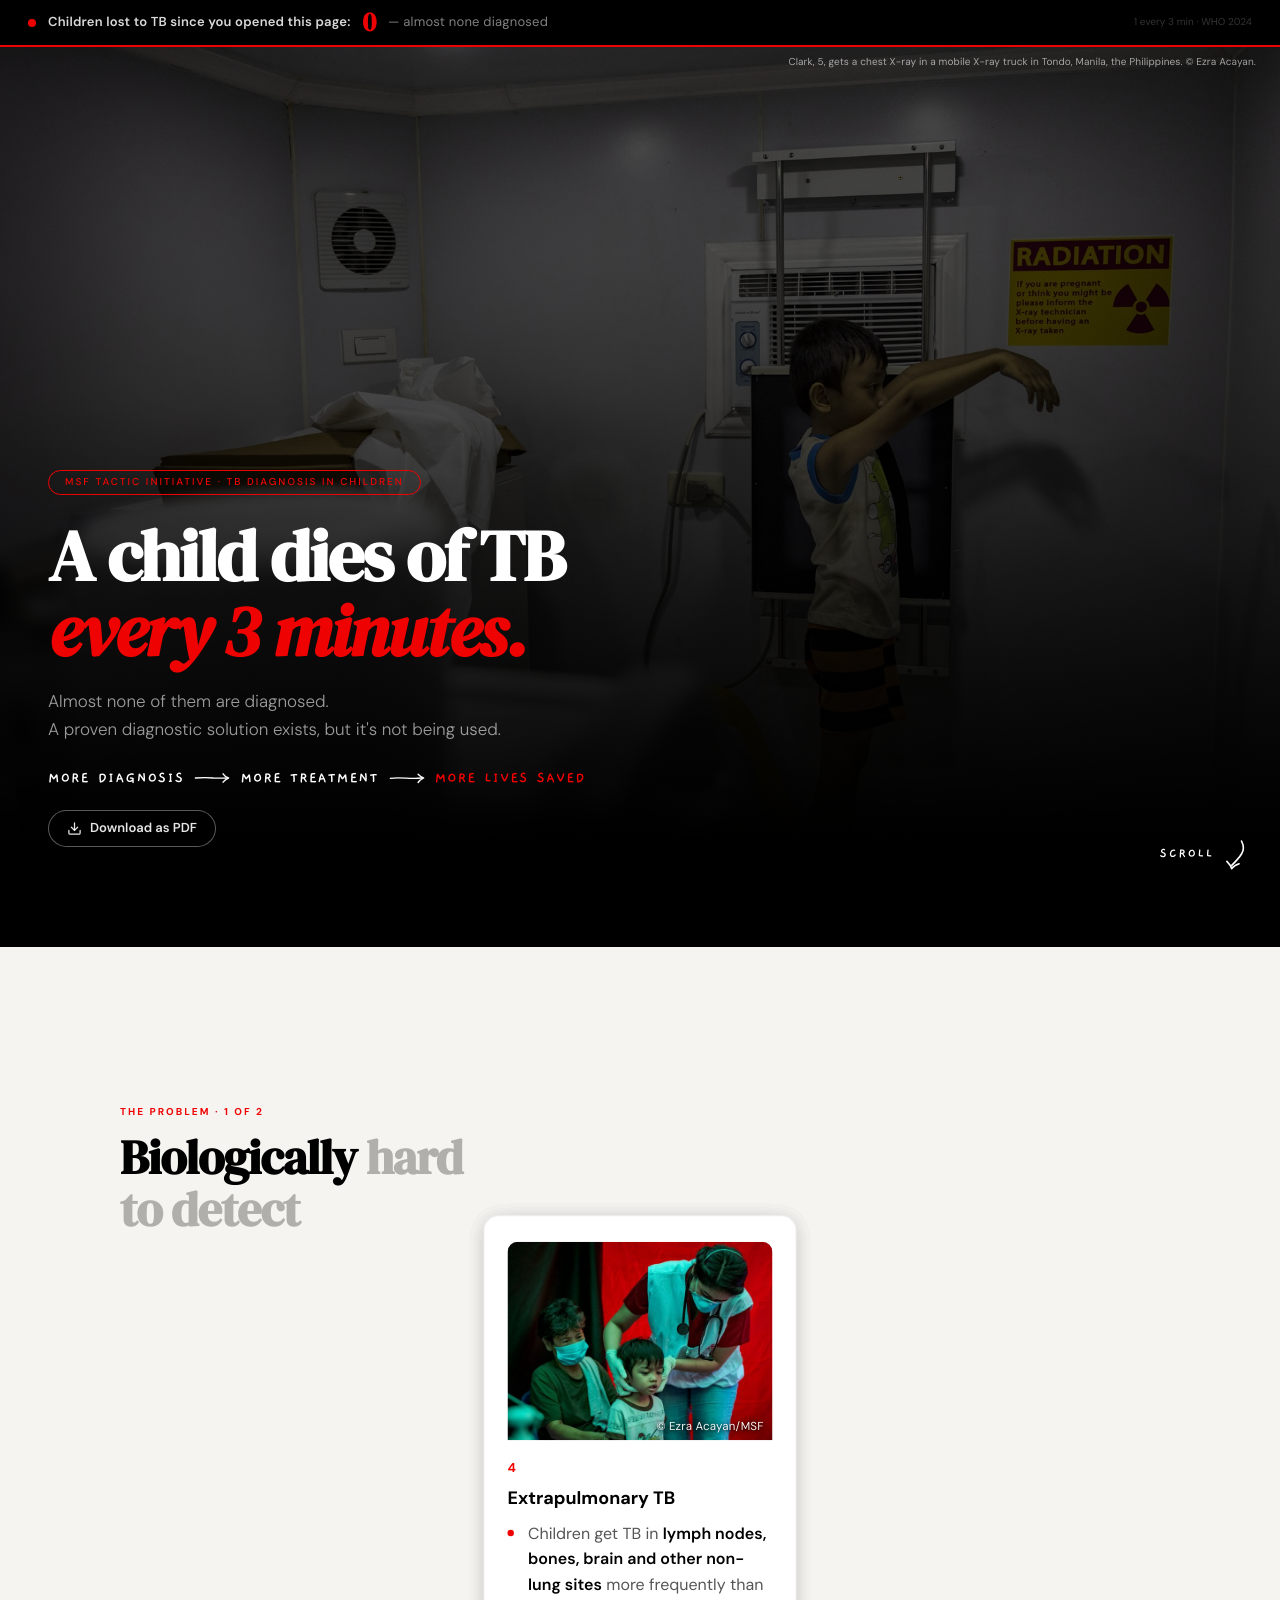
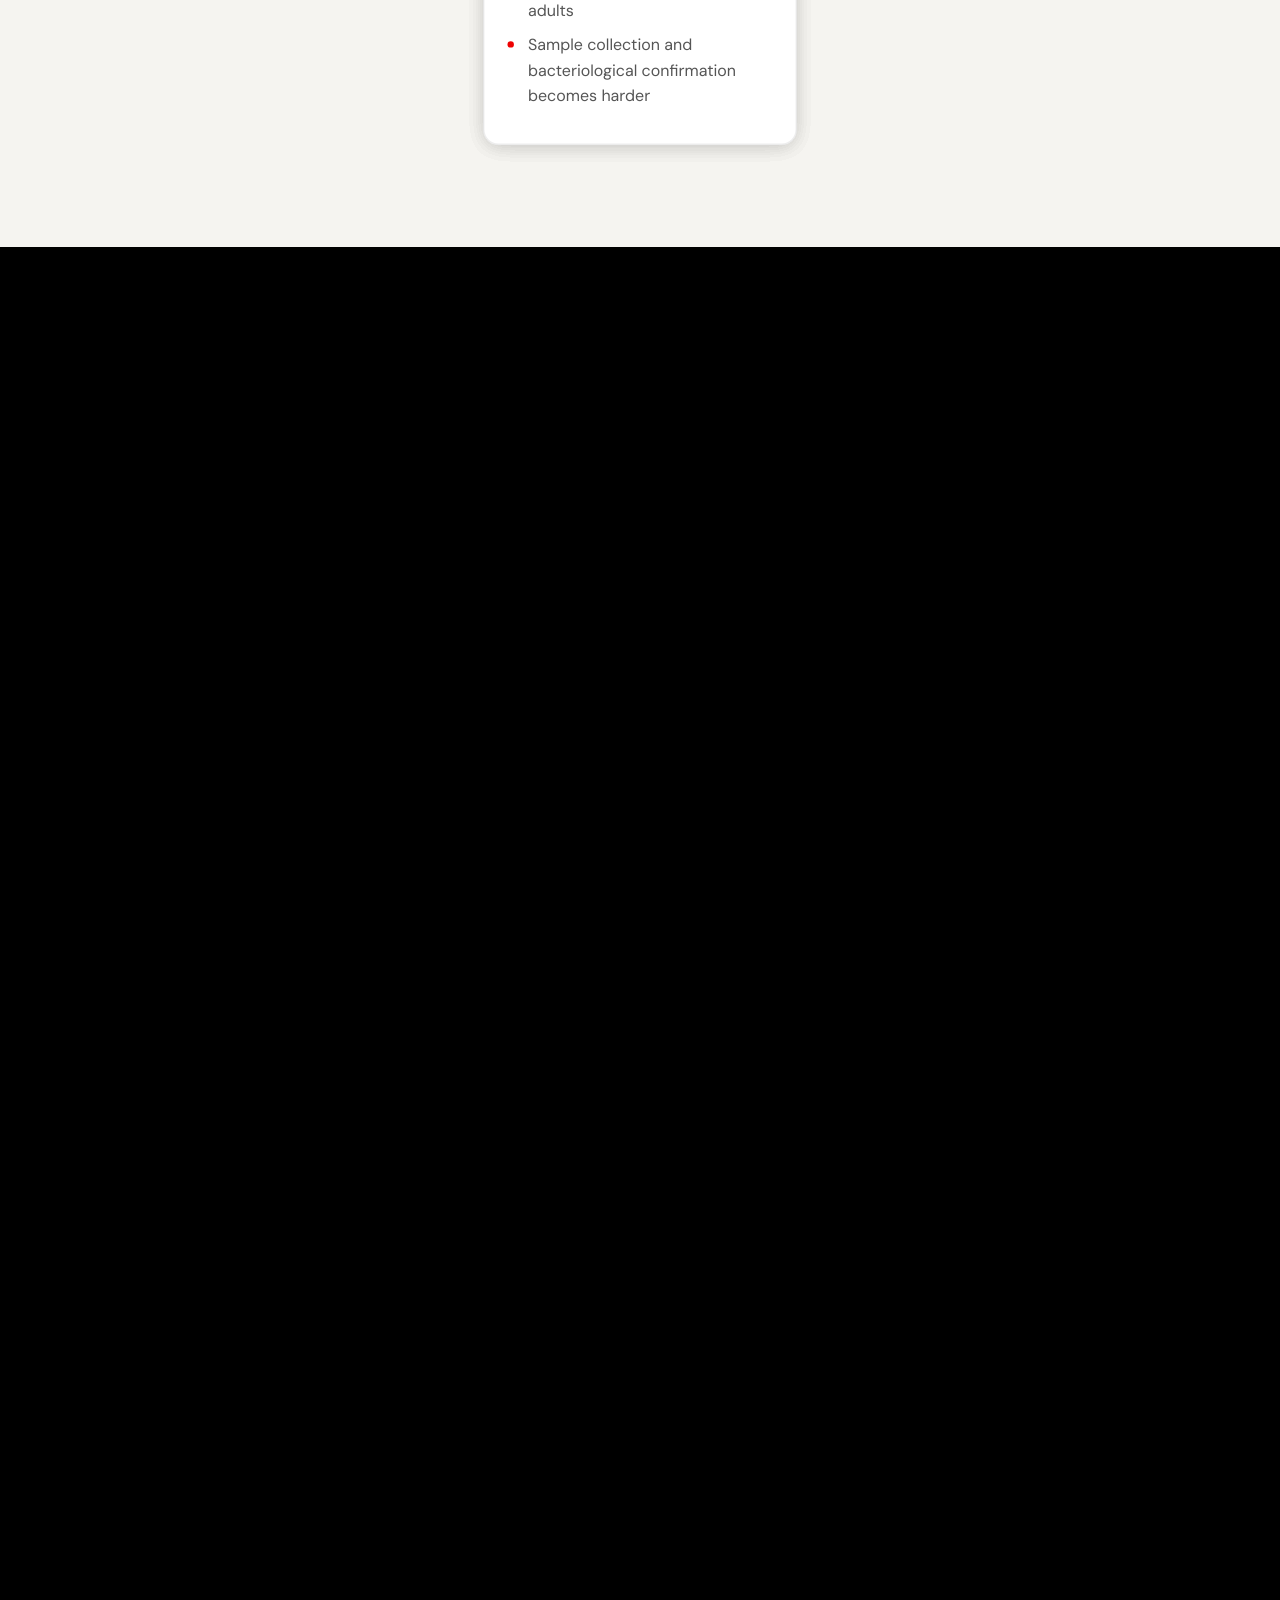
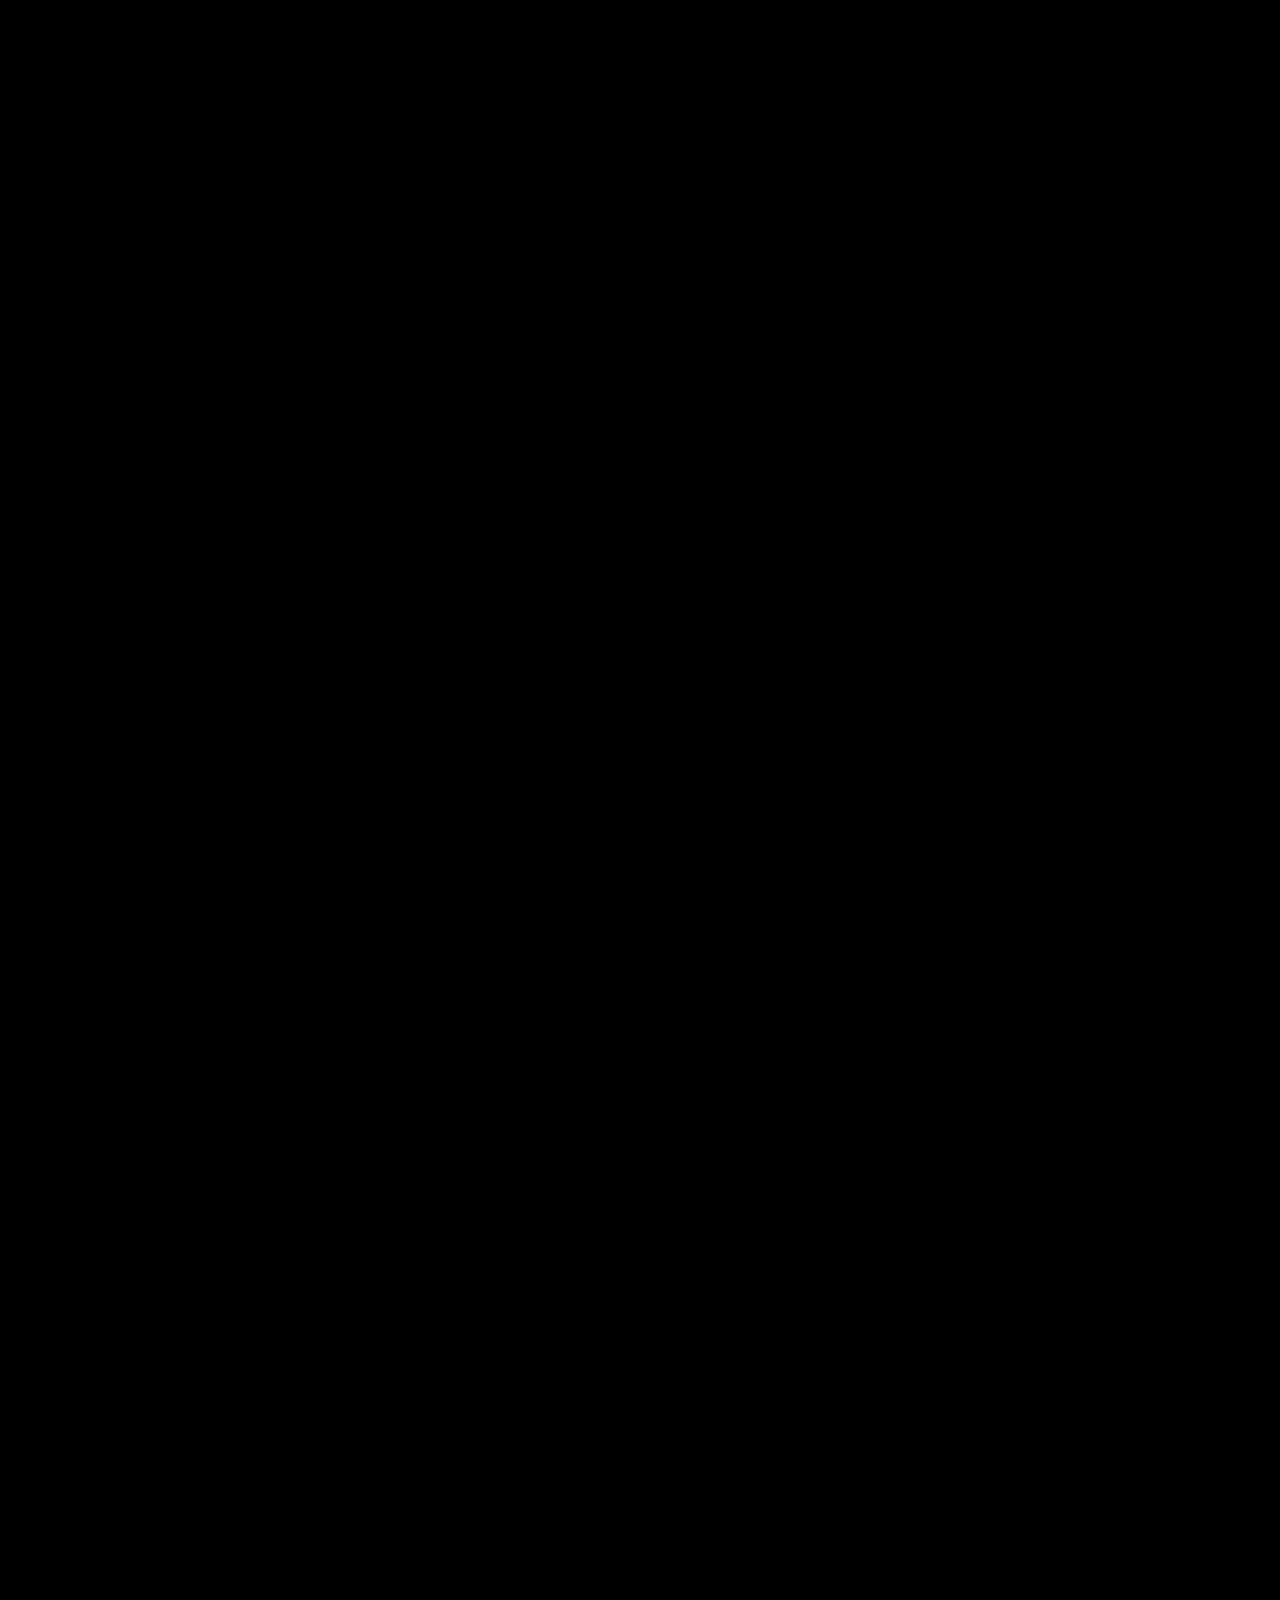
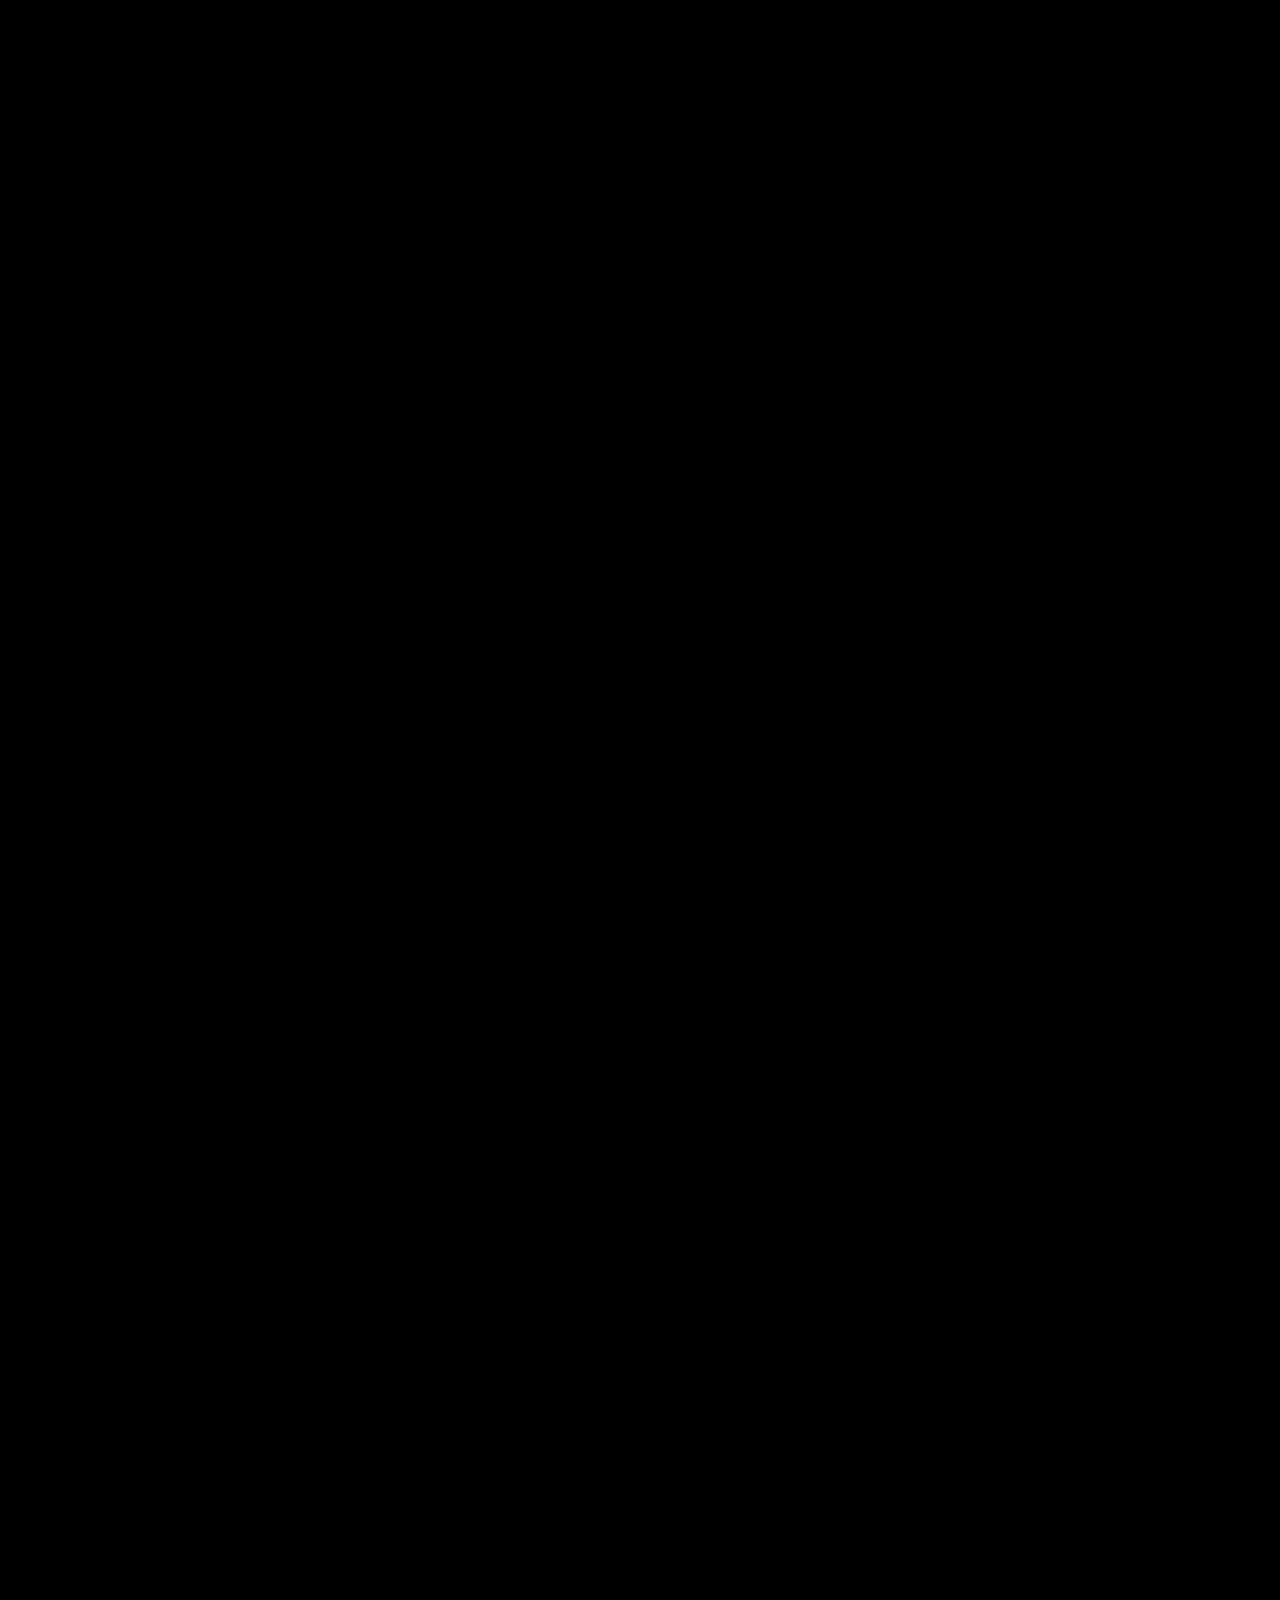
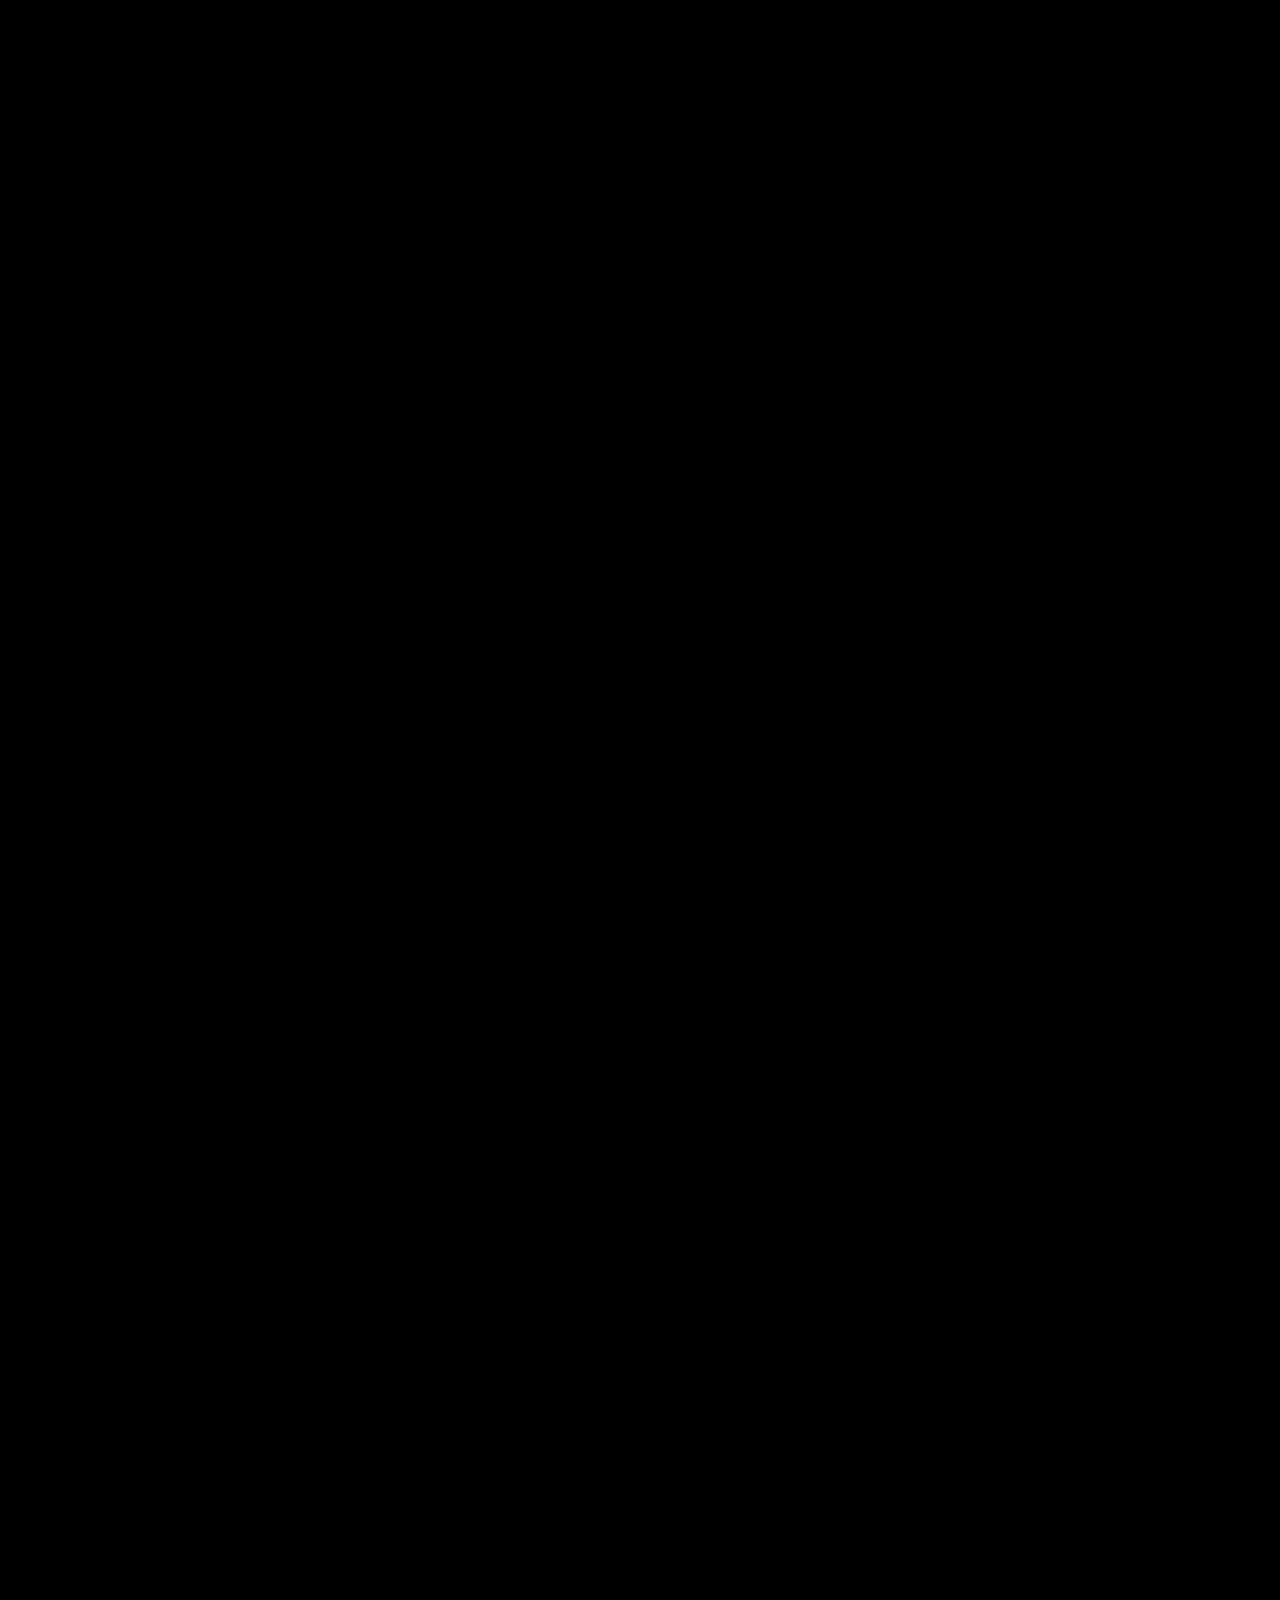
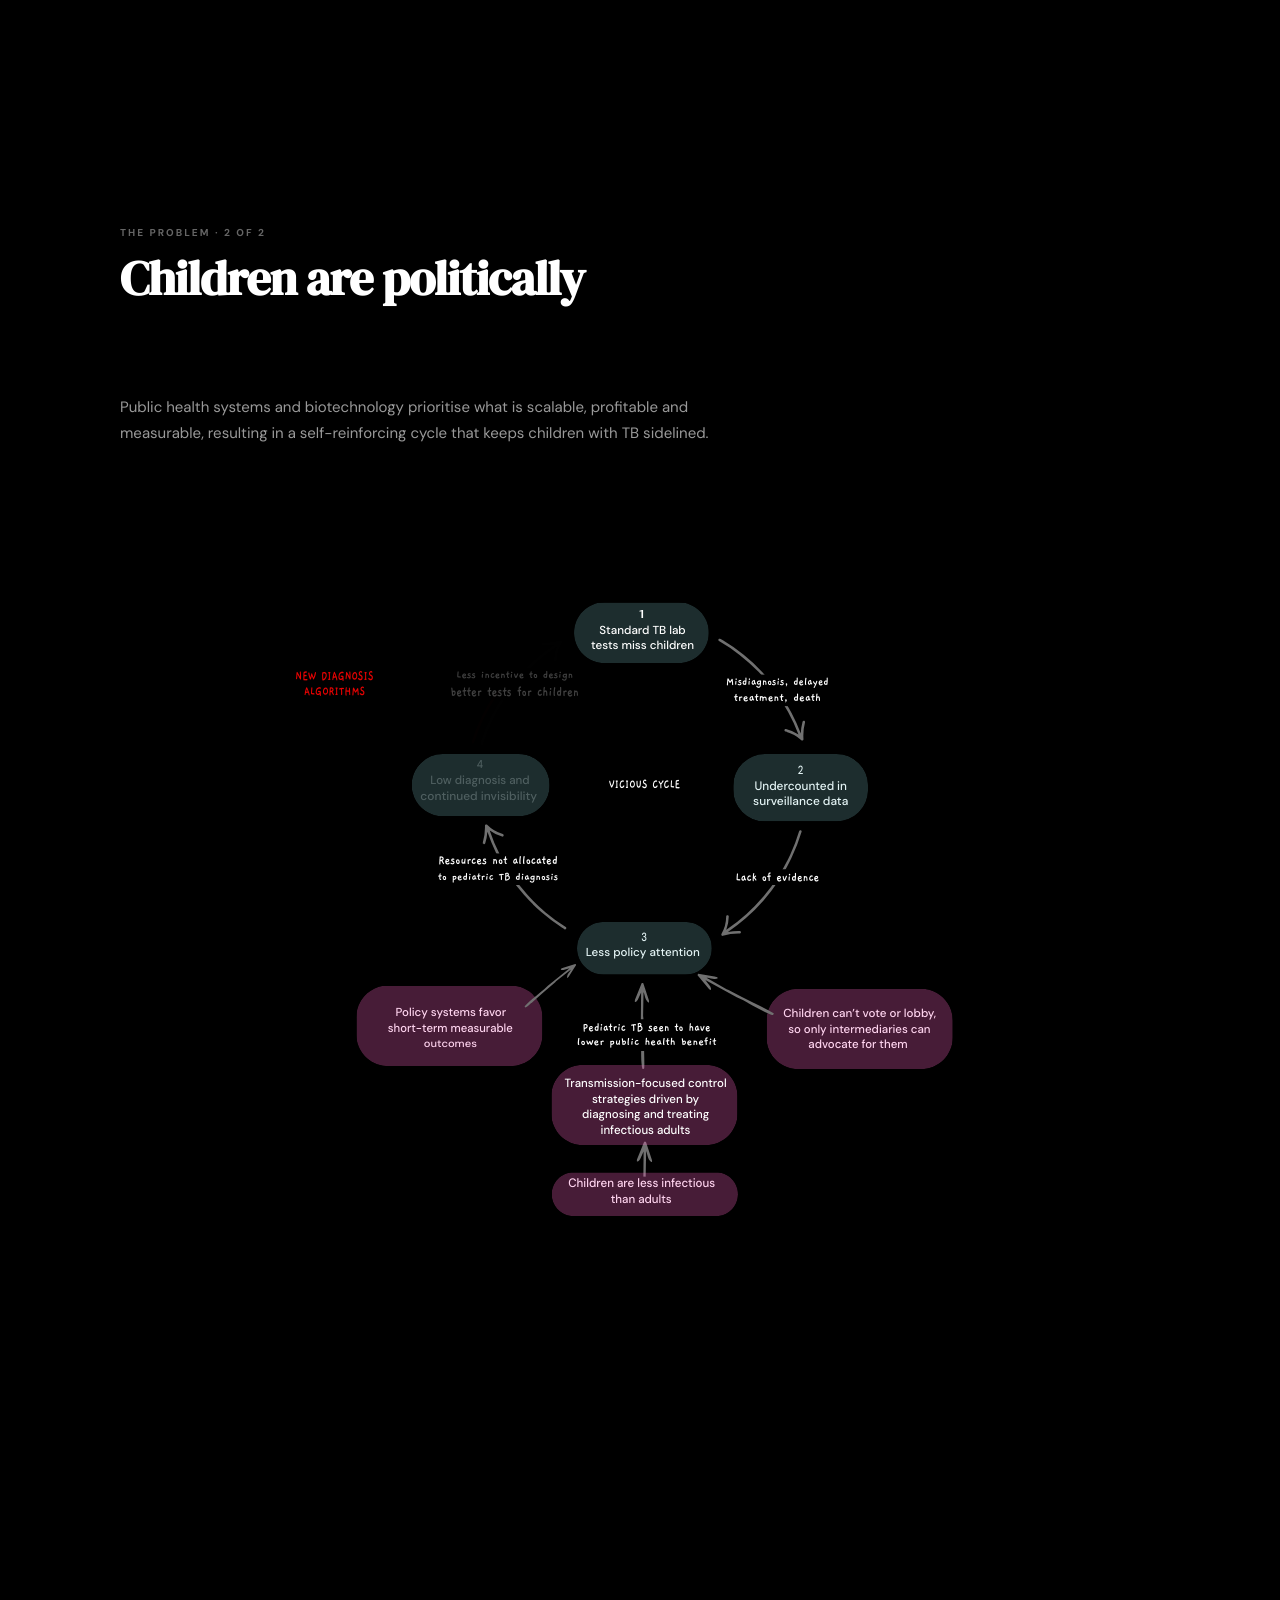
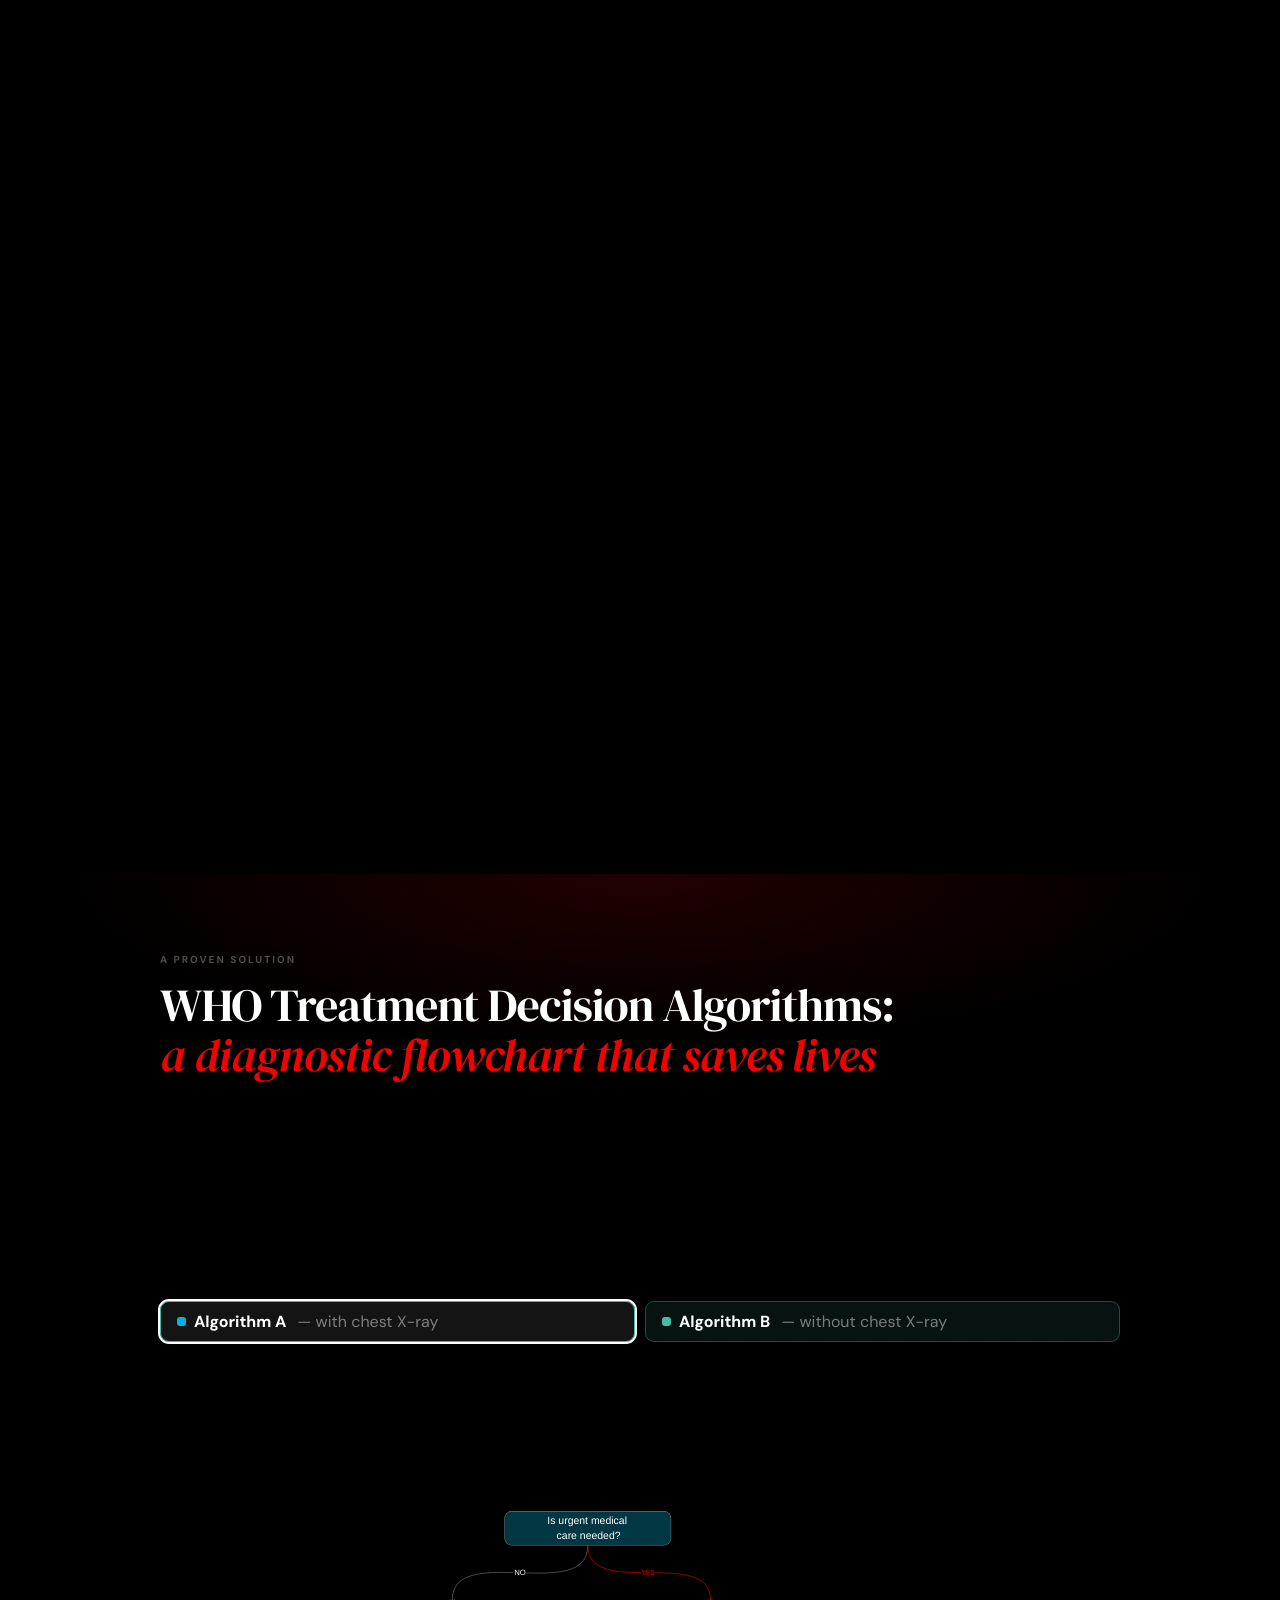
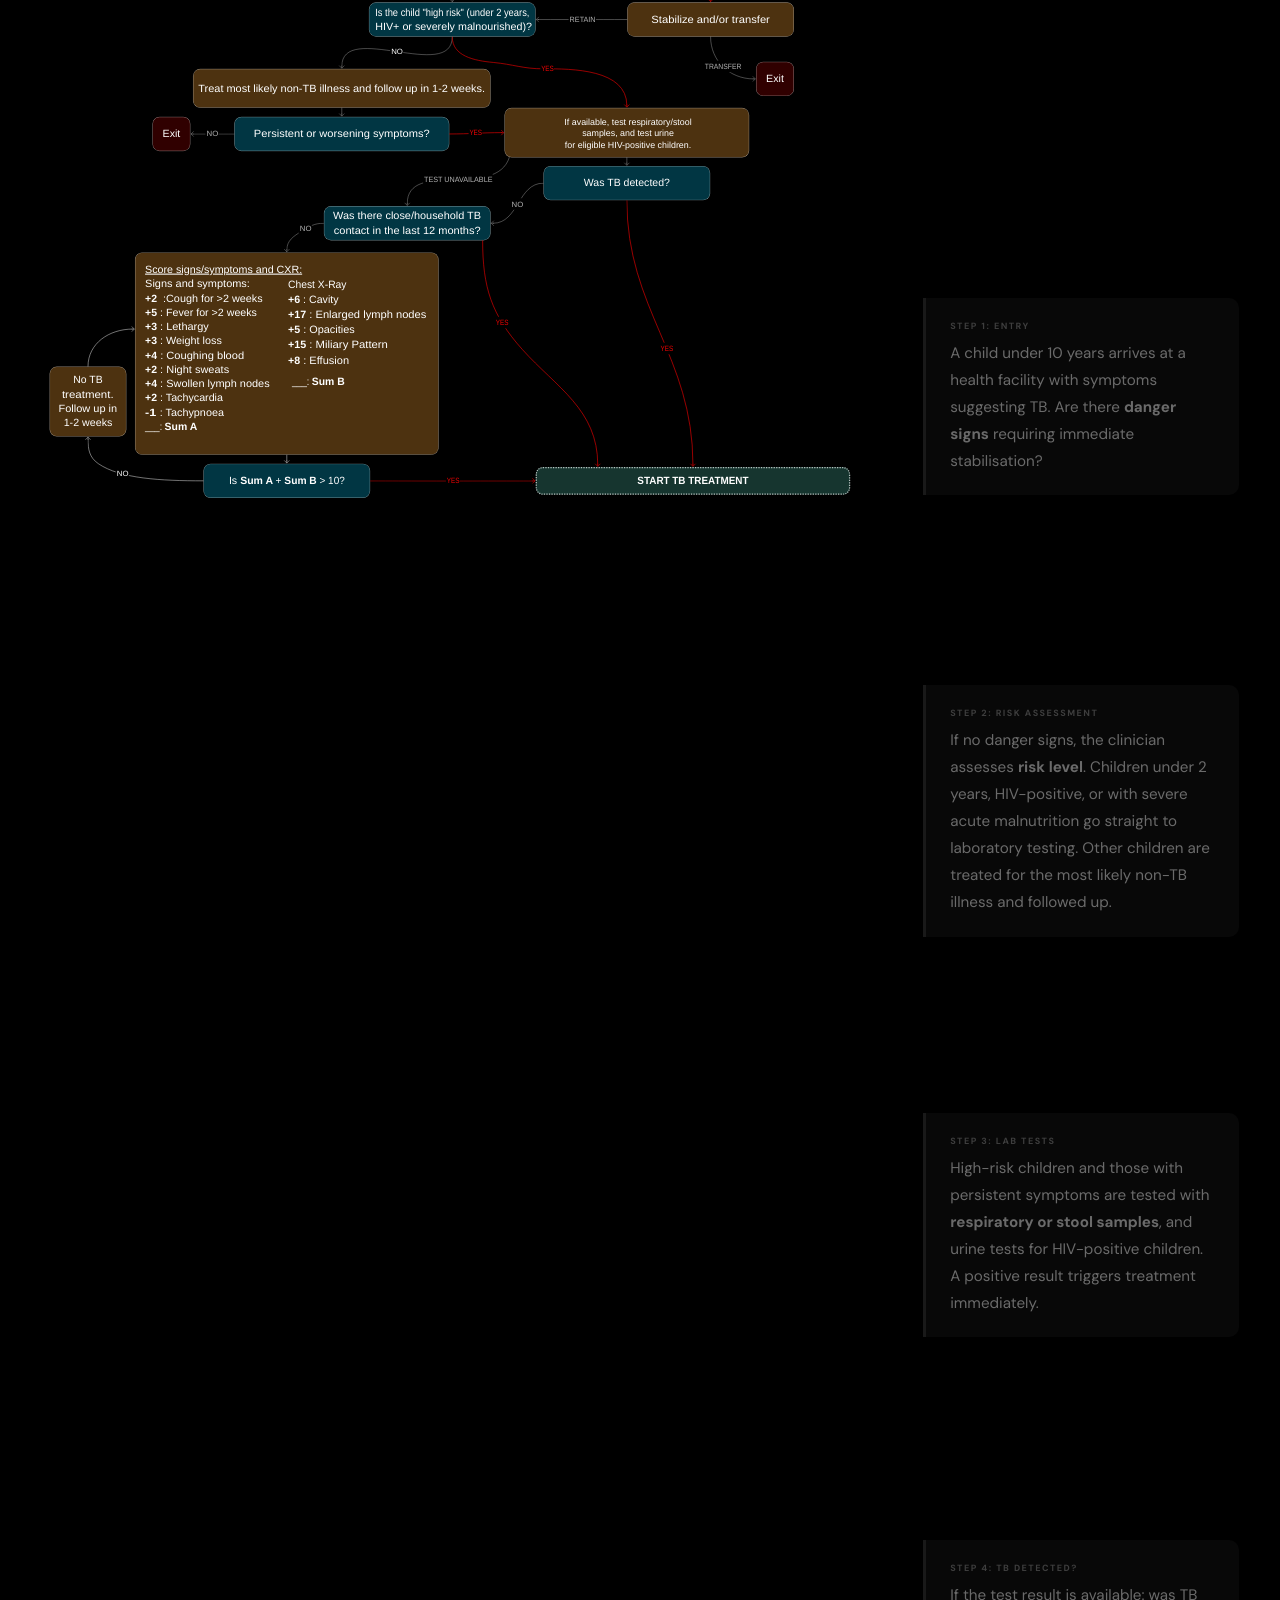
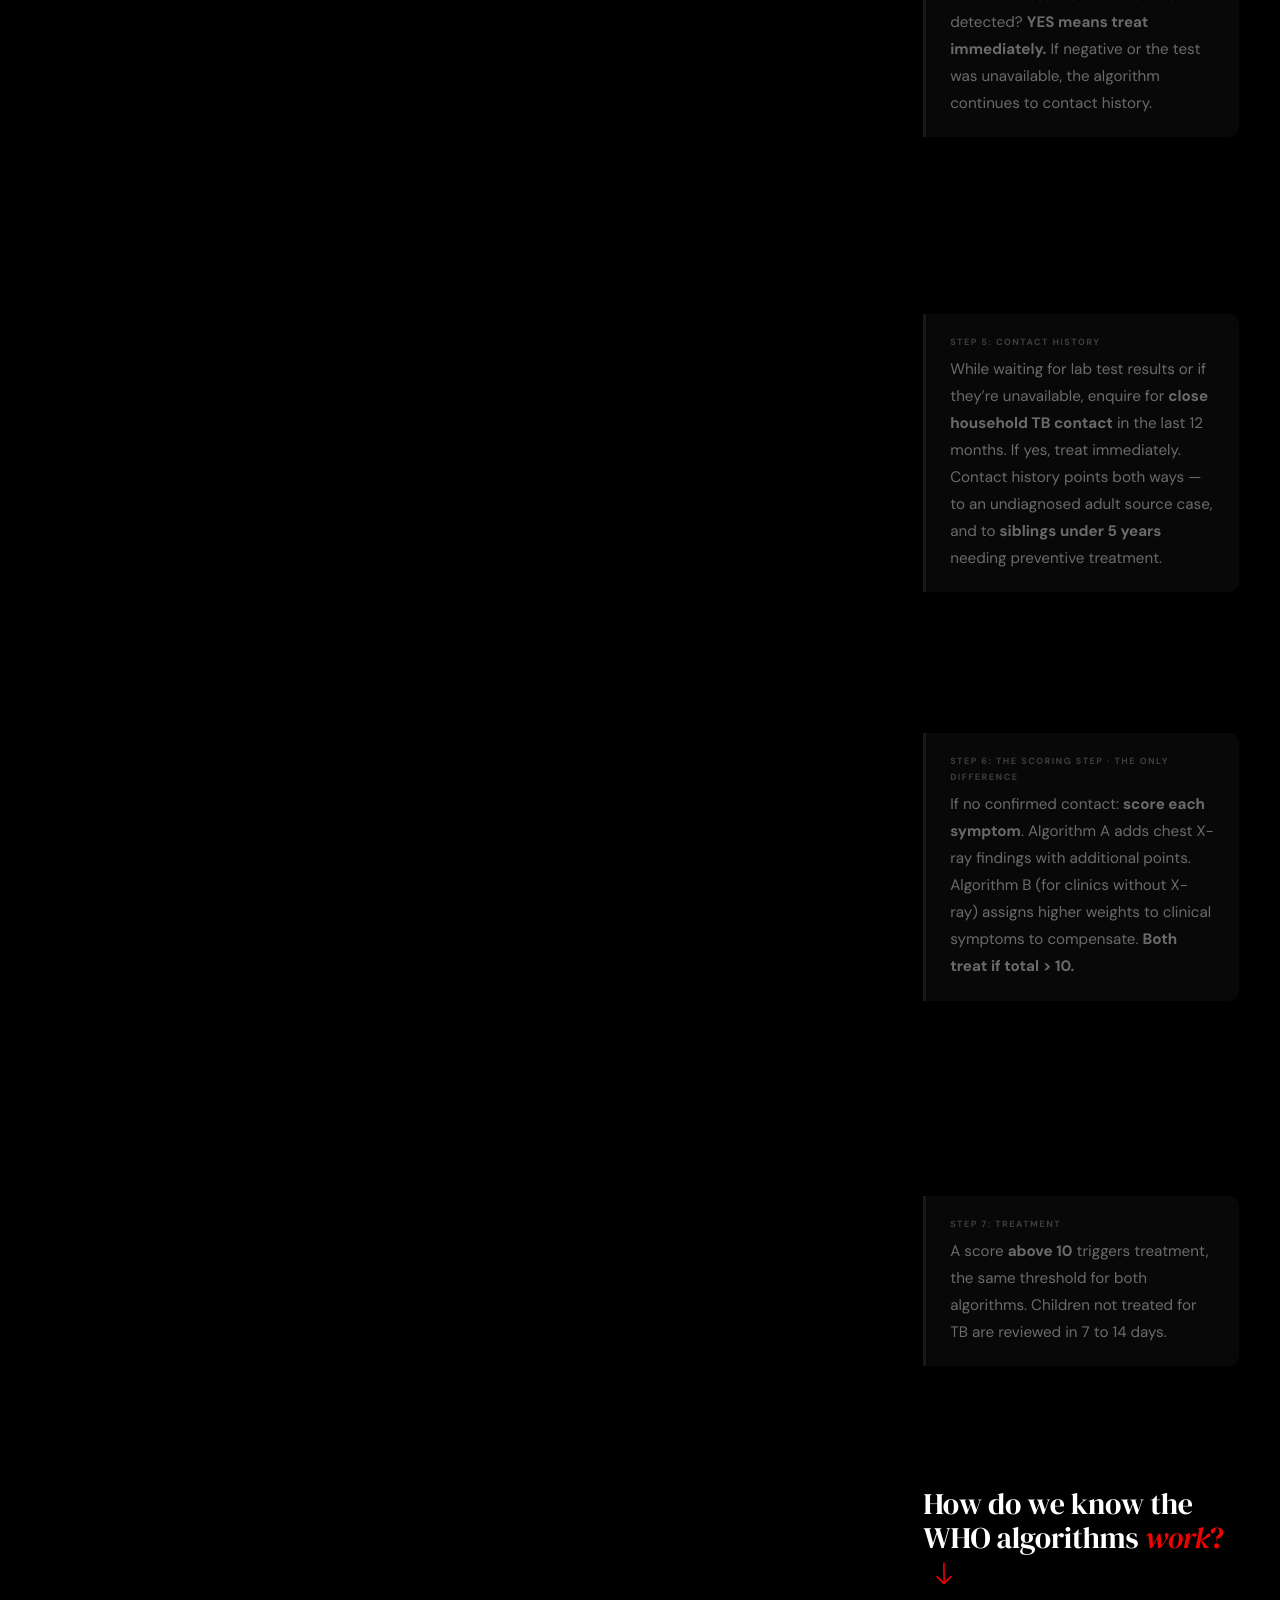
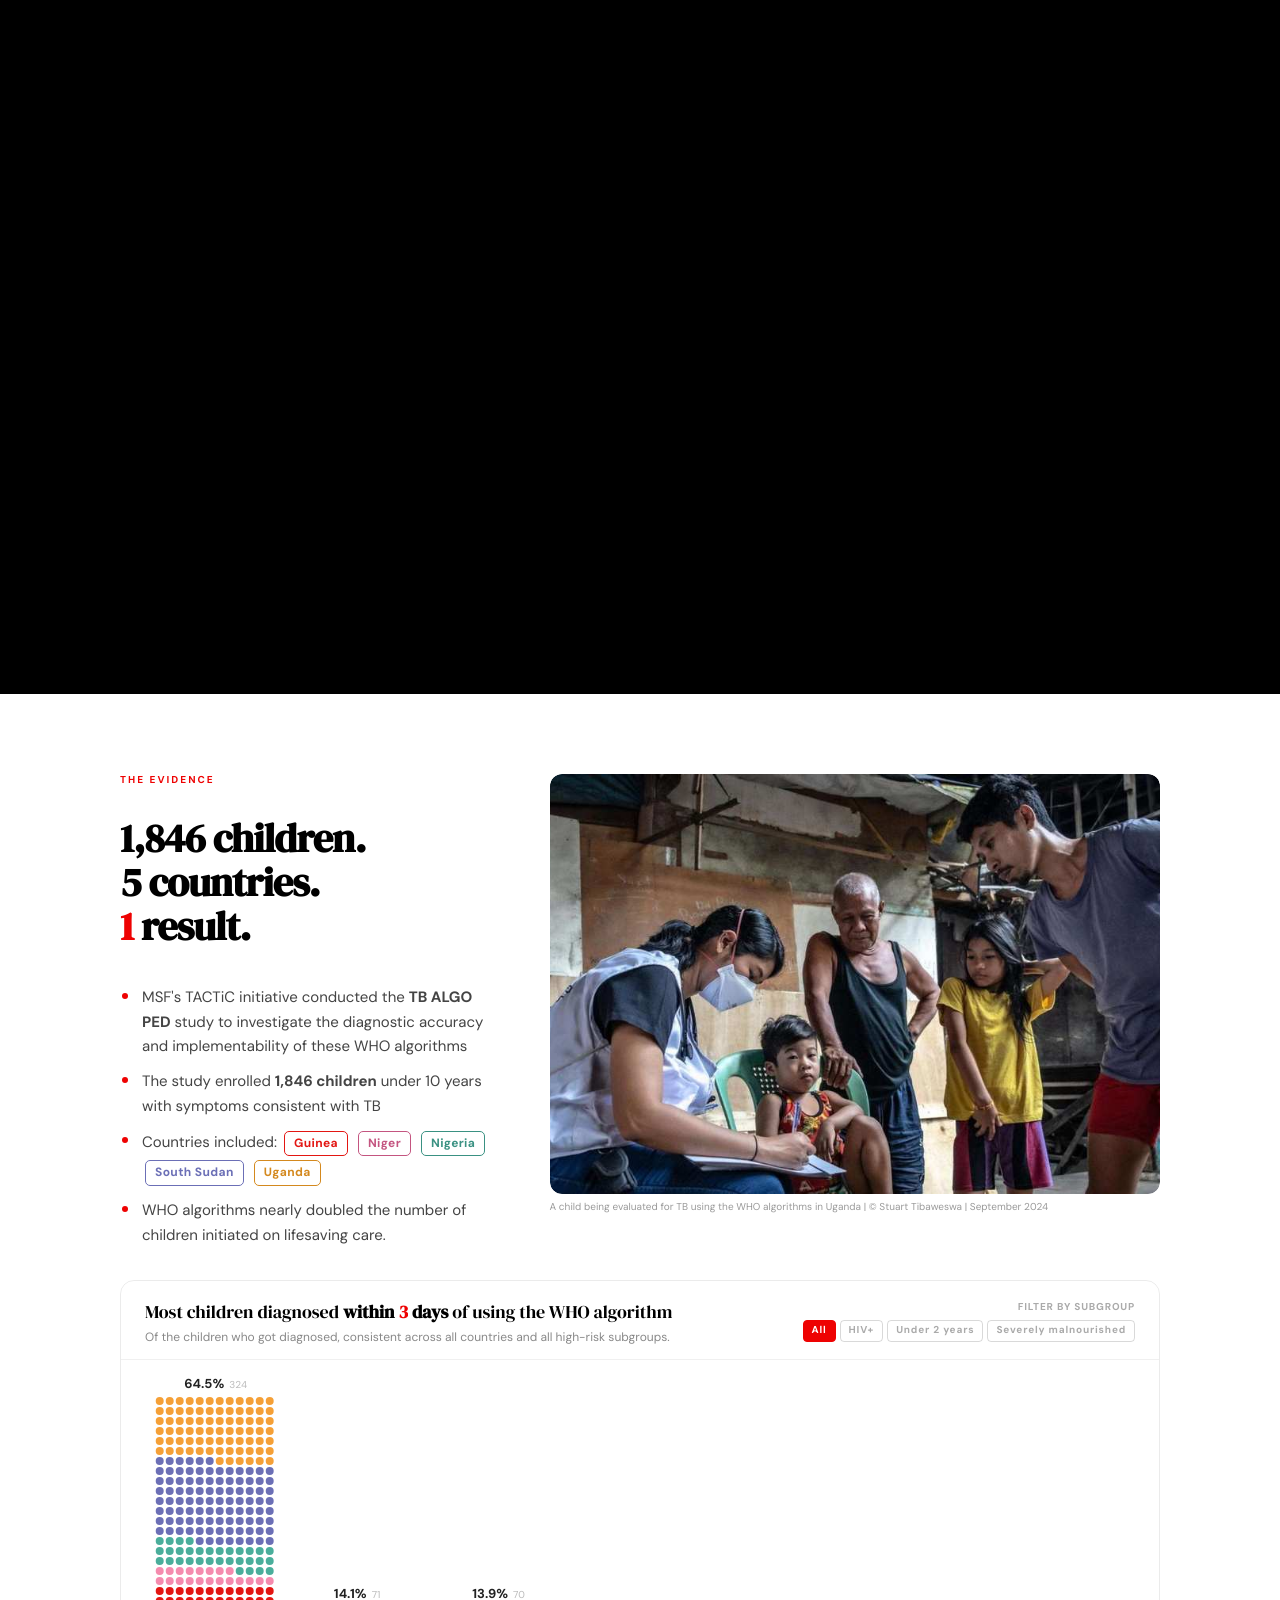
==== index.html @ 548d8b5b "Lab-test node: drop the stray "use" Reads "samples, and test urine" in both algorithms and in the st" ====
<!DOCTYPE html>
<html>
<head>
<meta charset="UTF-8">
<meta name="viewport" content="width=device-width,initial-scale=1">
<link href="https://fonts.googleapis.com/css2?family=DM+Serif+Display:ital@0;1&family=DM+Sans:opsz,wght@9..40,300;9..40,400;9..40,500;9..40,700&display=swap" rel="stylesheet">
<link rel="stylesheet" href="styles.css?v=66">

<link href="https://fonts.googleapis.com/css2?family=Gaegu:wght@700&display=swap" rel="stylesheet">
</head>
<body>

<!-- COUNTER BAR -->
<div class="bar"><span class="bd"></span><span class="bt">Children lost to TB since you opened this page:</span><span class="bn" id="c1">0</span><span class="bq">&mdash; almost none diagnosed</span><span class="bsrc"><span class="brate">1 every 3 min · </span>WHO 2024</span></div>

<!-- HERO -->
<section class="hero"><div class="hp" id="hp"></div><div class="hg"></div><p class="hero-caption-tr" style="font-size:10px!important;font-family:'DM Sans',sans-serif;font-weight:400;font-style:normal;">Clark, 5, gets a chest X-ray in a mobile X-ray truck in Tondo, Manila, the Philippines. © Ezra Acayan.</p><div class="hc"><div class="ey">MSF TACTiC Initiative · TB Diagnosis in Children</div><h1>A child dies of TB<br><em>every 3 minutes.</em></h1><p>Almost none of them are diagnosed.<br>A proven diagnostic solution exists, but it's not being used.</p>
<div class="hero-chain" id="hero-chain" aria-label="More diagnosis, more treatment, more lives saved">
  <span class="hero-chain__item" id="hc1">MORE DIAGNOSIS</span>
  <span class="hero-chain__arrow" id="ha1">
    <svg viewBox="0 0 52 20" fill="none" xmlns="http://www.w3.org/2000/svg">
      <path d="M2 10 C8 9.5 18 9 28 10 C35 10.5 42 10 48 10" stroke="white" stroke-width="2" stroke-linecap="round" fill="none"/>
      <path d="M42 4 C44 7 47 9.5 50 10 C47 11 44 13.5 42 16" stroke="white" stroke-width="2" stroke-linecap="round" stroke-linejoin="round" fill="none"/>
    </svg>
  </span>
  <span class="hero-chain__item" id="hc2">MORE TREATMENT</span>
  <span class="hero-chain__arrow" id="ha2">
    <svg viewBox="0 0 52 20" fill="none" xmlns="http://www.w3.org/2000/svg">
      <path d="M2 10.5 C10 9 20 10 30 10.5 C37 11 43 10 48 10" stroke="white" stroke-width="2" stroke-linecap="round" fill="none"/>
      <path d="M42 4.5 C44.5 7 47.5 9.5 50 10 C47 11.5 44 13.5 42 16.5" stroke="white" stroke-width="2" stroke-linecap="round" stroke-linejoin="round" fill="none"/>
    </svg>
  </span>
  <span class="hero-chain__item hero-chain__item--red" id="hc3">MORE LIVES SAVED</span>
</div>
<a class="hero-dl" id="hero-dl" href="tb-brief-en.pdf" download data-pdf-trigger><svg width="15" height="15" viewBox="0 0 24 24" fill="none" stroke="currentColor" stroke-width="2" stroke-linecap="round" stroke-linejoin="round" aria-hidden="true"><path d="M21 15v4a2 2 0 01-2 2H5a2 2 0 01-2-2v-4"/><polyline points="7 10 12 15 17 10"/><line x1="12" y1="15" x2="12" y2="3"/></svg><span>Download as PDF</span></a>
</div>

<div id="sh" style="position:fixed;bottom:28px;right:32px;z-index:20;display:flex;flex-direction:row;align-items:center;gap:8px;transition:opacity .7s ease;">
  <span style="font-family:'Gaegu',cursive;font-weight:700;font-size:14px;color:#fff;letter-spacing:.14em;">SCROLL</span>
  <svg style="width:26px;height:36px;animation:bounce-drawn 2s ease-in-out infinite;" viewBox="0 0 32 40" fill="none" xmlns="http://www.w3.org/2000/svg">
    <path d="M24 4 C26 8 28 14 24 20 C21 25 16 30 12 34" stroke="white" stroke-width="2" stroke-linecap="round" fill="none"/>
    <path d="M6 29 C9 32 11 35 12 38 C14 35 18 33 21 32" stroke="white" stroke-width="2" stroke-linecap="round" stroke-linejoin="round" fill="none"/>
  </svg>
</div></section>

<!-- PROBLEM -->

<!-- ══ SECTION 1: BIOLOGICALLY HARD TO DETECT ══ -->
<div class="prob-bio-seq" id="prob-bio-seq">
<section class="prob-section prob-bio">
  <div class="prob-inner">
    <div class="prob-tag">The Problem · 1 of 2</div>
    <h2 class="prob-h">Biologically hard<br>to detect</h2>
    <div class="prob-cards-full">

      <div class="prob-card">
        <div class="prob-card__img-placeholder" style="background:#000;border:none;padding:0;overflow:hidden;">
          <img src="[data-uri]" alt="MSF lab assistant examining samples under a microscope at a TB hospital" style="width:100%;height:100%;object-fit:cover;display:block;">
          <p class="prob-card__credit">© Mohamed Ali Adan/MSF</p>
        </div>
        <div class="prob-card__num">1</div>
        <div class="prob-card__title">Lower bacterial loads</div>
        <ul class="prob-card__list">
          <li>Children have lower bacterial loads than adults</li>
          <li>Standard TB diagnostic tests designed for adults <strong>frequently return false negatives</strong></li>
          <li>Children with TB go undiagnosed and untreated</li>
        </ul>
      </div>

      <div class="prob-card">
        <div class="prob-card__img-placeholder" style="background:#000;border:none;padding:0;overflow:hidden;">
          <img src="[data-uri]" alt="A child receiving treatment at an MSF paediatric TB programme" style="width:100%;height:100%;object-fit:cover;display:block;">
          <p class="prob-card__credit">© Jasňa Riegerová/MSF</p>
        </div>
        <div class="prob-card__num">2</div>
        <div class="prob-card__title">Can't produce sputum</div>
        <ul class="prob-card__list">
          <li>Most diagnostics rely on sputum samples</li>
          <li>Most children under 5 years <strong>can't cough up sputum on demand</strong></li>
          <li>Primary specimen collection method unfeasible for children</li>
        </ul>
      </div>

      <div class="prob-card">
        <div class="prob-card__img-placeholder" style="background:#000;border:none;padding:0;overflow:hidden;">
          <img src="[data-uri]" alt="A mother holding her child during an MSF medical consultation" style="width:100%;height:100%;object-fit:cover;display:block;">
          <p class="prob-card__credit">© Lynzy Billing/MSF</p>
        </div>
        <div class="prob-card__num">3</div>
        <div class="prob-card__title">Non-specific symptoms</div>
        <ul class="prob-card__list">
          <li>Fever, fatigue, weight loss — TB symptoms in children <strong>overlap with dozens of common illnesses</strong></li>
          <li>This causes under-diagnosis and dangerous delays</li>
        </ul>
      </div>

      <div class="prob-card">
        <div class="prob-card__img-placeholder" style="background:#000;border:none;padding:0;overflow:hidden;">
          <img src="[data-uri]" alt="An MSF doctor examining a child at a TB case-finding site" style="width:100%;height:100%;object-fit:cover;display:block;">
          <p class="prob-card__credit">© Ezra Acayan/MSF</p>
        </div>
        <div class="prob-card__num">4</div>
        <div class="prob-card__title">Extrapulmonary TB</div>
        <ul class="prob-card__list">
          <li>Children get TB in <strong>lymph nodes, bones, brain and other non-lung sites</strong> more frequently than adults</li>
          <li>Sample collection and bacteriological confirmation becomes harder</li>
        </ul>
      </div>

    </div>
  </div>
</section>
</div><!-- /prob-bio-seq -->

<!-- ══ SECTION 2: POLITICAL UNDERREPRESENTATION ══ -->
<section class="prob-section prob-designed">
  <div class="prob-inner">
    <div class="prob-tag prob-tag--light">The Problem · 2 of 2</div>
    <h2 class="prob-h prob-h--light">Children are politically<br><span class="ur-clip"><span class="ur-word"><span style="color:#ee0202"><em style="font-style:italic">neglected</em></span></span></span></h2>
    <p class="prob-intro-text">Public health systems and biotechnology prioritise what is scalable, profitable and measurable, resulting in a self-reinforcing cycle that keeps children with TB sidelined.</p>
  </div>

  <!-- Tall stage giving scroll runway. The cycle-pin is sticky inside,
       so the diagram stays put while the user scrolls the runway,
       which drives the progressive reveal. -->
  <div class="cycle-stage">
    <div class="cycle-pin">
      <div class="loop-circle-wrap">
        <div id="cycle-svg-mount" class="cycle-svg-mount" aria-label="Vicious cycle of pediatric TB underrepresentation"></div>
      </div>
    </div>
  </div>
</section>

<!-- TDA SECTION -->
<section class="dark dark--tda" style="padding:0;overflow:visible">
  <div class="gc"></div><div class="dots"></div>
  <div style="position:relative;z-index:2">
    <!-- ═══ CONTEXT ══════════════════════════════ -->
<section class="ctx">
  <div class="ctx-glow"></div><div class="ctx-dots"></div>
  <div class="ctx-inner">
    <div class="tag">A Proven Solution</div>
    <h2 class="ctx-h">WHO Treatment Decision Algorithms:<br><em>a diagnostic flowchart that saves lives</em></h2>
    <div class="ctx-facts">
      <div class="ctx-fact">
        <svg class="ctx-fact__icon" width="18" height="18" viewBox="0 0 24 24" fill="none" stroke="#44bba4" stroke-width="1.5" stroke-linecap="round" stroke-linejoin="round"><path d="M17 21v-2a4 4 0 00-4-4H5a4 4 0 00-4 4v2"/><circle cx="9" cy="7" r="4"/><path d="M23 21v-2a4 4 0 00-3-3.87M16 3.13a4 4 0 010 7.75"/></svg>
        <span>Identifies pulmonary TB in <strong>children under 10 years</strong> without advanced technology or specialists</span>
      </div>
      <div class="ctx-fact">
        <svg class="ctx-fact__icon" width="18" height="18" viewBox="0 0 24 24" fill="none" stroke="#05b2dc" stroke-width="1.5" stroke-linecap="round" stroke-linejoin="round"><polyline points="9 11 12 14 22 4"/><path d="M21 12v7a2 2 0 01-2 2H5a2 2 0 01-2-2V5a2 2 0 012-2h11"/></svg>
        <span>Systematises <strong>non-specific symptoms</strong>, TB exposure, basic test results and chest X-ray results (when available) into a cohesive scoring system</span>
      </div>
      <div class="ctx-fact">
        <svg class="ctx-fact__icon" width="18" height="18" viewBox="0 0 24 24" fill="none" stroke="#ee0202" stroke-width="1.5" stroke-linecap="round" stroke-linejoin="round"><path d="M12 22s8-4 8-10V5l-8-3-8 3v7c0 6 8 10 8 10z"/><polyline points="9 12 11 14 15 10"/></svg>
        <span>Endorsed by the <strong>World Health Organization</strong> in 2022</span>
      </div>
      <div class="ctx-fact">
        <svg class="ctx-fact__icon" width="18" height="18" viewBox="0 0 24 24" fill="none" stroke="#ffa737" stroke-width="1.5" stroke-linecap="round" stroke-linejoin="round"><line x1="5" y1="12" x2="19" y2="12"/><polyline points="12 5 19 12 12 19"/></svg>
        <span>Score <strong>&gt; 10</strong> triggers TB treatment — no lab confirmation required</span>
      </div>
      <div class="ctx-fact">
        <svg class="ctx-fact__icon" width="18" height="18" viewBox="0 0 24 24" fill="none" stroke="#6f73d2" stroke-width="1.5" stroke-linecap="round" stroke-linejoin="round"><rect x="9" y="9" width="13" height="13" rx="2"/><path d="M5 15H4a2 2 0 01-2-2V4a2 2 0 012-2h9a2 2 0 012 2v1"/></svg>
        <span><strong>Two versions:</strong> <strong style="color:#05b2dc">A</strong> for clinics with chest X-ray, <strong style="color:#44bba4">B</strong> for those without — identical logic, different scoring weights</span>
      </div>
      <div class="ctx-fact">
        <svg class="ctx-fact__icon" width="18" height="18" viewBox="0 0 24 24" fill="none" stroke="#44bba4" stroke-width="1.5" stroke-linecap="round" stroke-linejoin="round"><ellipse cx="12" cy="5" rx="9" ry="3"/><path d="M21 12c0 1.66-4 3-9 3s-9-1.34-9-3M3 5v14c0 1.66 4 3 9 3s9-1.34 9-3V5"/></svg>
        <span>Based on data pooled from <strong>thousands of children</strong> across multiple countries</span>
      </div>
    </div>

    <div class="pills" style="margin-top:20px">
      <button type="button" class="pill pill--a on" data-algo="a"><div class="pill__dot"></div><span class="pill__name">Algorithm A</span><span class="pill__desc">— with chest X-ray</span></button>
      <button type="button" class="pill pill--b" data-algo="b"><div class="pill__dot"></div><span class="pill__name">Algorithm B</span><span class="pill__desc">— without chest X-ray</span></button>
    </div>
  </div>
</section>

<!-- ═══ FLOWCHART + SCROLL ════════════════════ -->
<section class="flow-section">
  <div class="flow-outer">

    <!-- STICKY DIAGRAM -->
    <div class="flow-left">
      <div class="flow-progress" id="fprog"></div>

      <div class="algo-board">
        <div class="algo-mount algo-mount--a active" id="algo-mount-a" data-algo="a"></div>
        <div class="algo-mount algo-mount--b"        id="algo-mount-b" data-algo="b"></div>
      </div>
    </div>

    <!-- SCROLL STEPS -->
    <div class="flow-right" id="flow-right">

      <div class="flow-step" data-lit="n0,s1c">
        <div class="step-card">
          <span class="snum">Step 1: Entry</span>
          A child under 10 years arrives at a health facility with symptoms suggesting TB. Are there <strong>danger signs</strong> requiring immediate stabilisation?
        </div>
      </div>

      <div class="flow-step" data-lit="n1,s2c">
        <div class="step-card">
          <span class="snum">Step 2: Risk assessment</span>
          If no danger signs, the clinician assesses <strong>risk level</strong>. Children under 2 years, HIV-positive, or with severe acute malnutrition go straight to laboratory testing. Other children are treated for the most likely non-TB illness and followed up.
        </div>
      </div>

      <div class="flow-step" data-lit="n2,s3c">
        <div class="step-card">
          <span class="snum">Step 3: Lab tests</span>
          High-risk children and those with persistent symptoms are tested with <strong>respiratory or stool samples</strong>, and urine tests for HIV-positive children. A positive result triggers treatment immediately.
        </div>
      </div>

      <div class="flow-step" data-lit="n3,s4c">
        <div class="step-card">
          <span class="snum">Step 4: TB detected?</span>
          If the test result is available: was TB detected? <strong>YES means treat immediately.</strong> If negative or the test was unavailable, the algorithm continues to contact history.
        </div>
      </div>

      <div class="flow-step" data-lit="n4,s5c">
        <div class="step-card">
          <span class="snum">Step 5: Contact history</span>
          While waiting for lab test results or if they&rsquo;re unavailable, enquire for <strong>close household TB contact</strong> in the last 12 months. If yes, treat immediately. Contact history points both ways &mdash; to an undiagnosed adult source case, and to <strong>siblings under 5 years</strong> needing preventive treatment.
        </div>
      </div>

      <div class="flow-step" data-lit="s5c,s6c">
        <div class="step-card">
          <span class="snum">Step 6: The scoring step · the only difference</span>
          If no confirmed contact: <strong>score each symptom</strong>. Algorithm A adds chest X-ray findings with additional points. Algorithm B (for clinics without X-ray) assigns higher weights to clinical symptoms to compensate. <strong>Both treat if total &gt; 10.</strong>
        </div>
      </div>

      <div class="flow-step" data-lit="s6c,n7,long_arrows">
        <div class="step-card">
          <span class="snum">Step 7: Treatment</span>
          A score <strong>above 10</strong> triggers treatment, the same threshold for both algorithms. Children not treated for TB are reviewed in 7 to 14 days.
        </div>
      </div>

      <div class="flow-step flow-step--hwk">
        <p class="hwk-q">How do we know the WHO algorithms <em>work</em><span style="color:#ee0202">?</span><svg class="hwk-arrow" width="22" height="28" viewBox="0 0 30 44" fill="none" xmlns="http://www.w3.org/2000/svg" style="display:inline-block;vertical-align:middle;margin-left:10px"><path d="M15 2C14.2 10 15.8 20 15 34L4 23M15 34L26 23" stroke="#ee0202" stroke-width="2.5" stroke-linecap="round" stroke-linejoin="round"/></svg></p>
      </div>

    </div>
  </div>
</section>

<!-- EVIDENCE -->
<section class="sec-ev">
  <!-- Intro -->
  <div class="ev-intro-new">
    <!-- Left: tag + heading + body -->
    <div class="ev-intro-text">
      <div class="tr">The Evidence</div>
      <h2>1,846 children.<br>5 countries.<br><span style="color:#ee0202">1</span> result.</h2>
      <div class="ev-bullets">
        <div class="ev-bullet">MSF's TACTiC initiative conducted the <strong>TB ALGO PED</strong> study to investigate the diagnostic accuracy and implementability of these WHO algorithms</div>
        <div class="ev-bullet">The study enrolled <strong>1,846 children</strong> under 10 years with symptoms consistent with TB</div>
        <div class="ev-bullet">Countries included:
          <span class="ctry-lbl" style="color:#E31612;border-color:#E31612">Guinea</span>
          <span class="ctry-lbl" style="color:#c45580;border-color:#c45580">Niger</span>
          <span class="ctry-lbl" style="color:#3a9182;border-color:#3a9182">Nigeria</span>
          <span class="ctry-lbl" style="color:#6B6FB6;border-color:#6B6FB6">South Sudan</span>
          <span class="ctry-lbl" style="color:#d4891e;border-color:#d4891e">Uganda</span>
        </div>
        <div class="ev-bullet">WHO algorithms nearly doubled the number of children initiated on lifesaving care.</div>
      </div>
    </div>
    <!-- Right: full photo -->
    <div>
      <div class="ev-intro-photo">
        <img id="img-family" src="" alt="A child being evaluated for TB" style="width:100%;height:100%;object-fit:cover;object-position:center 30%;border-radius:12px;display:block;">
      </div>
      <p class="cap" style="margin-top:7px">A child being evaluated for TB using the WHO algorithms in Uganda | © Stuart Tibaweswa | September 2024</p>
    </div>
  </div>

  <!-- STACKED PICTOGRAM: Days until diagnosis -->
  <div class="vw">
    <div class="vh picto-vh">
      <div>
        <div class="vt">Most children diagnosed <strong>within <span class="tick-wrap"><span class="tick" id="picto-tick"><span class="tick-n">0</span><span class="tick-n">1</span><span class="tick-n">2</span><span class="tick-n tick-red">3</span></span></span> days</strong> of using the WHO algorithm</div>
        <div class="vd">Of the children who got diagnosed, consistent across all countries and all high-risk subgroups.</div>
      </div>
      <div class="picto-filter" id="picto-filter">
        <span class="picto-filter-lbl">Filter by subgroup</span>
        <div class="picto-btns">
          <button class="picto-btn active" data-grp="all">All</button>
          <button class="picto-btn" data-grp="hiv">HIV+</button>
          <button class="picto-btn" data-grp="under2">Under 2 years</button>
          <button class="picto-btn" data-grp="sam">Severely malnourished</button>
        </div>
      </div>
    </div>
    <div class="picto-outer">
      <div id="picto-wrap"></div>
      <div id="picto-tip" class="picto-tip"></div>
    </div>
    <div class="picto-leg" id="picto-leg"></div>
  </div>

  <!-- SANKEY: Reasons for diagnosis -->
  <div class="vw">
    <div class="vh picto-vh">
      <div>
        <div class="vt">Diagnosis was mostly triggered by the <span id="sb-wrap" class="sb-wrap"><span class="sb"><span class="sb-l">s</span><span class="sb-p">+</span></span><span class="sb"><span class="sb-l">c</span><span class="sb-p">+</span></span><span class="sb"><span class="sb-l">o</span><span class="sb-p">+</span></span><span class="sb"><span class="sb-l">r</span><span class="sb-p">+</span></span><span class="sb"><span class="sb-l">i</span><span class="sb-p">+</span></span><span class="sb"><span class="sb-l">n</span><span class="sb-p">+</span></span><span class="sb"><span class="sb-l">g</span><span class="sb-p">+</span></span> <span class="sb"><span class="sb-l">b</span><span class="sb-p">+</span></span><span class="sb"><span class="sb-l">o</span><span class="sb-p">+</span></span><span class="sb"><span class="sb-l">x</span><span class="sb-p">+</span></span></span> in the WHO algorithms</div>
        <div class="vd">Of 496 children diagnosed using the WHO algorithm across 5 countries. Hover a flow to explore.</div>
      </div>
      <div class="picto-filter" id="sankey-filter">
        <span class="picto-filter-lbl">Filter by subgroup</span>
        <div class="picto-btns">
          <button class="picto-btn active" data-grp="all">All</button>
          <button class="picto-btn" data-grp="hiv">HIV+</button>
          <button class="picto-btn" data-grp="u2">Under 2 years</button>
          <button class="picto-btn" data-grp="sam">Severely malnourished</button>
        </div>
      </div>
    </div>
    <div class="sankey-outer">
      <div id="sankey-wrap"></div>
    </div>
  </div>


  <!-- FLOURISH VIZ: SLOPE CHART — Diagnosis rates -->
  <div class="vw">
    <div class="vh">
      <div class="vt">WHO algorithm use <span class="dbl-wrap"><span class="dbl-line"></span><span class="dbl-line"></span><span class="dbl-line"></span><span class="dbl-word">DOUBLE</span></span> TB diagnosis rates in children</div>
      <div class="vd">Percent (%) of children diagnosed and admitted with TB</div>
    </div>
    <div class="slope-wrap">
      <svg id="slope-svg" class="slope-svg"></svg>
      <div id="slope-tip" class="slope-tip"></div>
    </div>
    <div class="viz-source" style="font-style:italic">*Uganda never implemented the WHO algorithms into their national policies</div>
  </div>

  <!-- VIZ 03 removed — moved to THE FEEDBACK section below -->
  <div class="vw feas-vw" style="display:none">
    <div class="vh">
      <div class="vt"></div>
      <div class="vd"></div>
    </div>
    <div class="feas-single-wrap">
      <div class="feas-track" id="track-all">

        <!-- Clinical usefulness × 3 -->
        <div class="feas-qcard" data-theme="1">
          <div class="feas-qcard__img"><svg viewBox="0 0 48 48" fill="none"><circle cx="24" cy="16" r="9" stroke="#bbb" stroke-width="1.5"/><path d="M6 44c0-9.941 8.059-18 18-18s18 8.059 18 18" stroke="#bbb" stroke-width="1.5" stroke-linecap="round"/></svg><span>Photo coming</span></div>
          <div class="feas-qcard__meta"><span class="feas-qcard__tag feas-qcard__tag--teal">Clinical usefulness</span><span class="feas-qcard__flags">🇳🇪 🇳🇬 🇬🇳 🇸🇸 🇺🇬</span></div>
          <blockquote class="feas-qcard__quote">"[Quote from clinician — to be added when MSF provides]"</blockquote>
          <div class="feas-qcard__attr">— [Name], [Role], [Location]</div>
        </div>
        <div class="feas-qcard" data-theme="1">
          <div class="feas-qcard__img"><svg viewBox="0 0 48 48" fill="none"><circle cx="24" cy="16" r="9" stroke="#bbb" stroke-width="1.5"/><path d="M6 44c0-9.941 8.059-18 18-18s18 8.059 18 18" stroke="#bbb" stroke-width="1.5" stroke-linecap="round"/></svg><span>Photo coming</span></div>
          <div class="feas-qcard__meta"><span class="feas-qcard__tag feas-qcard__tag--teal">Clinical usefulness</span><span class="feas-qcard__flags">🇳🇪 🇳🇬 🇬🇳 🇸🇸 🇺🇬</span></div>
          <blockquote class="feas-qcard__quote">"[Quote from clinician — to be added when MSF provides]"</blockquote>
          <div class="feas-qcard__attr">— [Name], [Role], [Location]</div>
        </div>
        <div class="feas-qcard" data-theme="1">
          <div class="feas-qcard__img"><svg viewBox="0 0 48 48" fill="none"><circle cx="24" cy="16" r="9" stroke="#bbb" stroke-width="1.5"/><path d="M6 44c0-9.941 8.059-18 18-18s18 8.059 18 18" stroke="#bbb" stroke-width="1.5" stroke-linecap="round"/></svg><span>Photo coming</span></div>
          <div class="feas-qcard__meta"><span class="feas-qcard__tag feas-qcard__tag--teal">Clinical usefulness</span><span class="feas-qcard__flags">🇳🇪 🇳🇬 🇬🇳 🇸🇸 🇺🇬</span></div>
          <blockquote class="feas-qcard__quote">"[Quote from clinician — to be added when MSF provides]"</blockquote>
          <div class="feas-qcard__attr">— [Name], [Role], [Location]</div>
        </div>

        <!-- Implementation challenges × 3 -->
        <div class="feas-qcard" data-theme="2">
          <div class="feas-qcard__img"><svg viewBox="0 0 48 48" fill="none"><circle cx="24" cy="16" r="9" stroke="#bbb" stroke-width="1.5"/><path d="M6 44c0-9.941 8.059-18 18-18s18 8.059 18 18" stroke="#bbb" stroke-width="1.5" stroke-linecap="round"/></svg><span>Photo coming</span></div>
          <div class="feas-qcard__meta"><span class="feas-qcard__tag feas-qcard__tag--blue">Implementation challenges</span><span class="feas-qcard__flags">🇳🇪 🇸🇸 🇺🇬</span></div>
          <blockquote class="feas-qcard__quote">"[Quote from clinician — to be added when MSF provides]"</blockquote>
          <div class="feas-qcard__attr">— [Name], [Role], [Location]</div>
        </div>
        <div class="feas-qcard" data-theme="2">
          <div class="feas-qcard__img"><svg viewBox="0 0 48 48" fill="none"><circle cx="24" cy="16" r="9" stroke="#bbb" stroke-width="1.5"/><path d="M6 44c0-9.941 8.059-18 18-18s18 8.059 18 18" stroke="#bbb" stroke-width="1.5" stroke-linecap="round"/></svg><span>Photo coming</span></div>
          <div class="feas-qcard__meta"><span class="feas-qcard__tag feas-qcard__tag--blue">Implementation challenges</span><span class="feas-qcard__flags">🇳🇪 🇸🇸 🇺🇬</span></div>
          <blockquote class="feas-qcard__quote">"[Quote from clinician — to be added when MSF provides]"</blockquote>
          <div class="feas-qcard__attr">— [Name], [Role], [Location]</div>
        </div>
        <div class="feas-qcard" data-theme="2">
          <div class="feas-qcard__img"><svg viewBox="0 0 48 48" fill="none"><circle cx="24" cy="16" r="9" stroke="#bbb" stroke-width="1.5"/><path d="M6 44c0-9.941 8.059-18 18-18s18 8.059 18 18" stroke="#bbb" stroke-width="1.5" stroke-linecap="round"/></svg><span>Photo coming</span></div>
          <div class="feas-qcard__meta"><span class="feas-qcard__tag feas-qcard__tag--blue">Implementation challenges</span><span class="feas-qcard__flags">🇳🇪 🇸🇸 🇺🇬</span></div>
          <blockquote class="feas-qcard__quote">"[Quote from clinician — to be added when MSF provides]"</blockquote>
          <div class="feas-qcard__attr">— [Name], [Role], [Location]</div>
        </div>

        <!-- Training & adoption × 3 -->
        <div class="feas-qcard" data-theme="3">
          <div class="feas-qcard__img"><svg viewBox="0 0 48 48" fill="none"><circle cx="24" cy="16" r="9" stroke="#bbb" stroke-width="1.5"/><path d="M6 44c0-9.941 8.059-18 18-18s18 8.059 18 18" stroke="#bbb" stroke-width="1.5" stroke-linecap="round"/></svg><span>Photo coming</span></div>
          <div class="feas-qcard__meta"><span class="feas-qcard__tag feas-qcard__tag--orange">Training &amp; adoption</span><span class="feas-qcard__flags">🇳🇬 🇬🇳 🇺🇬</span></div>
          <blockquote class="feas-qcard__quote">"[Quote from clinician — to be added when MSF provides]"</blockquote>
          <div class="feas-qcard__attr">— [Name], [Role], [Location]</div>
        </div>
        <div class="feas-qcard" data-theme="3">
          <div class="feas-qcard__img"><svg viewBox="0 0 48 48" fill="none"><circle cx="24" cy="16" r="9" stroke="#bbb" stroke-width="1.5"/><path d="M6 44c0-9.941 8.059-18 18-18s18 8.059 18 18" stroke="#bbb" stroke-width="1.5" stroke-linecap="round"/></svg><span>Photo coming</span></div>
          <div class="feas-qcard__meta"><span class="feas-qcard__tag feas-qcard__tag--orange">Training &amp; adoption</span><span class="feas-qcard__flags">🇳🇬 🇬🇳 🇺🇬</span></div>
          <blockquote class="feas-qcard__quote">"[Quote from clinician — to be added when MSF provides]"</blockquote>
          <div class="feas-qcard__attr">— [Name], [Role], [Location]</div>
        </div>
        <div class="feas-qcard" data-theme="3">
          <div class="feas-qcard__img"><svg viewBox="0 0 48 48" fill="none"><circle cx="24" cy="16" r="9" stroke="#bbb" stroke-width="1.5"/><path d="M6 44c0-9.941 8.059-18 18-18s18 8.059 18 18" stroke="#bbb" stroke-width="1.5" stroke-linecap="round"/></svg><span>Photo coming</span></div>
          <div class="feas-qcard__meta"><span class="feas-qcard__tag feas-qcard__tag--orange">Training &amp; adoption</span><span class="feas-qcard__flags">🇳🇬 🇬🇳 🇺🇬</span></div>
          <blockquote class="feas-qcard__quote">"[Quote from clinician — to be added when MSF provides]"</blockquote>
          <div class="feas-qcard__attr">— [Name], [Role], [Location]</div>
        </div>

        <!-- Sustainability × 3 -->
        <div class="feas-qcard" data-theme="4">
          <div class="feas-qcard__img"><svg viewBox="0 0 48 48" fill="none"><circle cx="24" cy="16" r="9" stroke="#bbb" stroke-width="1.5"/><path d="M6 44c0-9.941 8.059-18 18-18s18 8.059 18 18" stroke="#bbb" stroke-width="1.5" stroke-linecap="round"/></svg><span>Photo coming</span></div>
          <div class="feas-qcard__meta"><span class="feas-qcard__tag feas-qcard__tag--purple">Sustainability</span><span class="feas-qcard__flags">🇳🇪 🇳🇬 🇸🇸</span></div>
          <blockquote class="feas-qcard__quote">"[Quote from clinician — to be added when MSF provides]"</blockquote>
          <div class="feas-qcard__attr">— [Name], [Role], [Location]</div>
        </div>
        <div class="feas-qcard" data-theme="4">
          <div class="feas-qcard__img"><svg viewBox="0 0 48 48" fill="none"><circle cx="24" cy="16" r="9" stroke="#bbb" stroke-width="1.5"/><path d="M6 44c0-9.941 8.059-18 18-18s18 8.059 18 18" stroke="#bbb" stroke-width="1.5" stroke-linecap="round"/></svg><span>Photo coming</span></div>
          <div class="feas-qcard__meta"><span class="feas-qcard__tag feas-qcard__tag--purple">Sustainability</span><span class="feas-qcard__flags">🇳🇪 🇳🇬 🇸🇸</span></div>
          <blockquote class="feas-qcard__quote">"[Quote from clinician — to be added when MSF provides]"</blockquote>
          <div class="feas-qcard__attr">— [Name], [Role], [Location]</div>
        </div>
        <div class="feas-qcard" data-theme="4">
          <div class="feas-qcard__img"><svg viewBox="0 0 48 48" fill="none"><circle cx="24" cy="16" r="9" stroke="#bbb" stroke-width="1.5"/><path d="M6 44c0-9.941 8.059-18 18-18s18 8.059 18 18" stroke="#bbb" stroke-width="1.5" stroke-linecap="round"/></svg><span>Photo coming</span></div>
          <div class="feas-qcard__meta"><span class="feas-qcard__tag feas-qcard__tag--purple">Sustainability</span><span class="feas-qcard__flags">🇳🇪 🇳🇬 🇸🇸</span></div>
          <blockquote class="feas-qcard__quote">"[Quote from clinician — to be added when MSF provides]"</blockquote>
          <div class="feas-qcard__attr">— [Name], [Role], [Location]</div>
        </div>

      </div>
      <div class="feas-track-nav">
        <button onclick="feasNav('track-all',-1)">←</button>
        <button onclick="feasNav('track-all',1)">→</button>
      </div>
    </div><!-- /feas-single-wrap -->
  </div>

  <!-- PHOTO + QUOTE 2 -->
  

</section>

<!-- THE FEEDBACK -->
<section class="dark feedback-section">
  <div class="gt"></div>
  <div class="feedback-inner">
    <div class="feedback-hd">
      <div class="td">The Feedback</div>
      <h2><span class="feedback-hd__lead">Clinicians say diagnosis with WHO algorithms is more</span><span class="feedback-hd__main"><em>accessible</em>, <em>streamlined</em> <span class="feedback-hd__and">and</span> <em>effective</em>.</span></h2>
    </div>
    <div class="feas-single-wrap">
      <div class="feas-track" id="track-feedback">

        <!-- Featured top 5 -->
        <div class="feas-qcard" data-theme="2">
          <span class="feas-qcard__openq">“</span>
          <blockquote class="feas-qcard__quote">Thanks to these algorithms, we have <span class="qh qh--blue">diagnosed tuberculosis earlier and saved more children</span> in health facilities with limited resources.</blockquote>
          <div class="feas-qcard__byline">
            <div class="feas-qcard__img"><img data-fbimg="barry" src="" alt="Dr Ibrahima Barry"></div>
            <div class="feas-qcard__byline-text">
              <div class="feas-qcard__attr">Dr Ibrahima Barry</div>
              <div class="feas-qcard__role">Local Principal Investigator, Algo TB Ped study, Guinea 🇬🇳</div>
              <div class="feas-qcard__meta"><span class="feas-qcard__tag feas-qcard__tag--blue">Impact</span></div>
            </div>
          </div>
        </div>
        <div class="feas-qcard" data-theme="3">
          <span class="feas-qcard__openq">“</span>
          <blockquote class="feas-qcard__quote">In an already underfunded TB response, <span class="qh qh--orange">children are pushed further to the back of the line</span> when services are disrupted by aid cuts, conflict, or displacement.</blockquote>
          <div class="feas-qcard__byline">
            <div class="feas-qcard__img"><img data-fbimg="cathy" src="" alt="Dr Cathy Hewson"></div>
            <div class="feas-qcard__byline-text">
              <div class="feas-qcard__attr">Dr Cathy Hewson</div>
              <div class="feas-qcard__role">MSF Working Group Lead</div>
              <div class="feas-qcard__meta"><span class="feas-qcard__tag feas-qcard__tag--orange">Implementation Gap</span></div>
            </div>
          </div>
        </div>
        <div class="feas-qcard" data-theme="4">
          <span class="feas-qcard__openq">“</span>
          <blockquote class="feas-qcard__quote">The impact of implementing the WHO treatment decision algorithms in Niger has been <span class="qh qh--purple">a catalyst for hope.</span></blockquote>
          <div class="feas-qcard__byline">
            <div class="feas-qcard__img"><img data-fbimg="farouk" src="" alt="Dr Moussa Mamane Oumarou Farouk"></div>
            <div class="feas-qcard__byline-text">
              <div class="feas-qcard__attr">Dr Moussa Mamane Oumarou Farouk</div>
              <div class="feas-qcard__role">TB Focal Point, Niger 🇳🇪</div>
              <div class="feas-qcard__meta"><span class="feas-qcard__tag feas-qcard__tag--purple">Call to Action</span></div>
            </div>
          </div>
        </div>
        <div class="feas-qcard" data-theme="2">
          <span class="feas-qcard__openq">“</span>
          <blockquote class="feas-qcard__quote">The WHO's recommendations serve as a <span class="qh qh--blue">crucial tool to help health workers diagnose TB in children in all settings</span>, even when there is limited access to laboratory tests and X-ray…</blockquote>
          <div class="feas-qcard__byline">
            <div class="feas-qcard__img"><img data-fbimg="gabriella" src="" alt="Dr Gabriella Ferlazzo"></div>
            <div class="feas-qcard__byline-text">
              <div class="feas-qcard__attr">Dr Gabriella Ferlazzo</div>
              <div class="feas-qcard__role">TB Medical Advisor, MSF Access Campaign</div>
              <div class="feas-qcard__meta"><span class="feas-qcard__tag feas-qcard__tag--blue">Impact</span></div>
            </div>
          </div>
        </div>
        <div class="feas-qcard" data-theme="2">
          <span class="feas-qcard__openq">“</span>
          <blockquote class="feas-qcard__quote">It has also <span class="qh qh--blue">significantly reduced delays in starting treatment</span> in children. TB can spread quickly and lead to serious infections. Any delay in starting treatment can worsen their condition.</blockquote>
          <div class="feas-qcard__byline">
            <div class="feas-qcard__img"><img data-fbimg="umar" src="" alt="Dr Saima Umar"></div>
            <div class="feas-qcard__byline-text">
              <div class="feas-qcard__attr">Dr Saima Umar</div>
              <div class="feas-qcard__role">Head of Paediatrics, Gujranwala Teaching Hospital, Pakistan 🇵🇰</div>
              <div class="feas-qcard__meta"><span class="feas-qcard__tag feas-qcard__tag--blue">Impact</span></div>
            </div>
          </div>
        </div>

        <!-- Diagnostic Shift -->
        <div class="feas-qcard" data-theme="1">
          <span class="feas-qcard__openq">“</span>
          <blockquote class="feas-qcard__quote">The WHO algorithms have streamlined the diagnostic and treatment decision-making approach for TB in children—a process that had long remained challenging. They allow us improve the prognosis for children with TB by facilitating <span class="qh qh--teal">early diagnosis</span>.</blockquote>
          <div class="feas-qcard__byline">
            <div class="feas-qcard__img"><img data-fbimg="farouk" src="" alt="Dr Moussa Mamane Oumarou Farouk"></div>
            <div class="feas-qcard__byline-text">
              <div class="feas-qcard__attr">Dr Moussa Mamane Oumarou Farouk</div>
              <div class="feas-qcard__role">TB Focal Point, Niger 🇳🇪</div>
              <div class="feas-qcard__meta"><span class="feas-qcard__tag feas-qcard__tag--teal">Diagnostic Shift</span></div>
            </div>
          </div>
        </div>
        <div class="feas-qcard" data-theme="1">
          <span class="feas-qcard__openq">“</span>
          <blockquote class="feas-qcard__quote">The algorithm has <span class="qh qh--teal">opened our eyes to diagnose and treat TB in children</span> who would have been misdiagnosed.</blockquote>
          <div class="feas-qcard__byline">
            <div class="feas-qcard__img"><svg viewBox="0 0 48 48" fill="none"><circle cx="24" cy="16" r="9" stroke="#bbb" stroke-width="1.5"/><path d="M6 44c0-9.941 8.059-18 18-18s18 8.059 18 18" stroke="#bbb" stroke-width="1.5" stroke-linecap="round"/></svg></div>
            <div class="feas-qcard__byline-text">
              <div class="feas-qcard__attr">Dr Chol</div>
              <div class="feas-qcard__role">Clinician, South Sudan 🇸🇸</div>
              <div class="feas-qcard__meta"><span class="feas-qcard__tag feas-qcard__tag--teal">Diagnostic Shift</span></div>
            </div>
          </div>
        </div>
        <div class="feas-qcard" data-theme="1">
          <span class="feas-qcard__openq">“</span>
          <blockquote class="feas-qcard__quote">Before, health workers relied on coughing… <span class="qh qh--teal">The WHO algorithms now tell us not to rely on coughing—there are other signs for TB as well.</span></blockquote>
          <div class="feas-qcard__byline">
            <div class="feas-qcard__img"><svg viewBox="0 0 48 48" fill="none"><circle cx="24" cy="16" r="9" stroke="#bbb" stroke-width="1.5"/><path d="M6 44c0-9.941 8.059-18 18-18s18 8.059 18 18" stroke="#bbb" stroke-width="1.5" stroke-linecap="round"/></svg></div>
            <div class="feas-qcard__byline-text">
              <div class="feas-qcard__attr">Dr Angeline Dore</div>
              <div class="feas-qcard__role">TACTiC Focal Point, Guinea 🇬🇳</div>
              <div class="feas-qcard__meta"><span class="feas-qcard__tag feas-qcard__tag--teal">Diagnostic Shift</span></div>
            </div>
          </div>
        </div>
        <div class="feas-qcard" data-theme="1">
          <span class="feas-qcard__openq">“</span>
          <blockquote class="feas-qcard__quote">Previously, there were patients who fell into a borderline category. We suspected TB, but the tests did not show positive results… <span class="qh qh--teal">This algorithm has helped us a lot in such cases.</span></blockquote>
          <div class="feas-qcard__byline">
            <div class="feas-qcard__img"><img data-fbimg="umar" src="" alt="Dr Saima Umar"></div>
            <div class="feas-qcard__byline-text">
              <div class="feas-qcard__attr">Dr Saima Umar</div>
              <div class="feas-qcard__role">Head of Paediatrics, Gujranwala Teaching Hospital, Pakistan 🇵🇰</div>
              <div class="feas-qcard__meta"><span class="feas-qcard__tag feas-qcard__tag--teal">Diagnostic Shift</span></div>
            </div>
          </div>
        </div>
        <div class="feas-qcard" data-theme="1">
          <span class="feas-qcard__openq">“</span>
          <blockquote class="feas-qcard__quote">Before the WHO TB treatment decision algorithm, we used the Pakistan Paediatric Association scoring system… <span class="qh qh--teal">we often had doubts about whether we should start TB treatment.</span></blockquote>
          <div class="feas-qcard__byline">
            <div class="feas-qcard__img"><img data-fbimg="umar" src="" alt="Dr Saima Umar"></div>
            <div class="feas-qcard__byline-text">
              <div class="feas-qcard__attr">Dr Saima Umar</div>
              <div class="feas-qcard__role">Head of Paediatrics, Gujranwala Teaching Hospital, Pakistan 🇵🇰</div>
              <div class="feas-qcard__meta"><span class="feas-qcard__tag feas-qcard__tag--teal">Diagnostic Shift</span></div>
            </div>
          </div>
        </div>

        <!-- Impact -->
        <div class="feas-qcard" data-theme="2">
          <span class="feas-qcard__openq">“</span>
          <blockquote class="feas-qcard__quote">Using the algorithm is <span class="qh qh--blue">easy, feasible and acceptable</span> to follow in the Malakal Project.</blockquote>
          <div class="feas-qcard__byline">
            <div class="feas-qcard__img"><svg viewBox="0 0 48 48" fill="none"><circle cx="24" cy="16" r="9" stroke="#bbb" stroke-width="1.5"/><path d="M6 44c0-9.941 8.059-18 18-18s18 8.059 18 18" stroke="#bbb" stroke-width="1.5" stroke-linecap="round"/></svg></div>
            <div class="feas-qcard__byline-text">
              <div class="feas-qcard__attr">Dr Lazro Fidelle Nyikayo</div>
              <div class="feas-qcard__role">Study Coordinator, South Sudan 🇸🇸</div>
              <div class="feas-qcard__meta"><span class="feas-qcard__tag feas-qcard__tag--blue">Impact</span></div>
            </div>
          </div>
        </div>
        <div class="feas-qcard" data-theme="2">
          <span class="feas-qcard__openq">“</span>
          <blockquote class="feas-qcard__quote">Our findings prove that WHO's treatment decision algorithms, for which we do not need lab test results to initiate TB treatment in children, work in real-world settings and can potentially <span class="qh qh--blue">save many more children's lives</span> if implemented.</blockquote>
          <div class="feas-qcard__byline">
            <div class="feas-qcard__img"><img data-fbimg="helena" src="" alt="Dr Helena Huerga"></div>
            <div class="feas-qcard__byline-text">
              <div class="feas-qcard__attr">Dr Helena Huerga</div>
              <div class="feas-qcard__role">Principal Investigator, TACTiC study, MSF</div>
              <div class="feas-qcard__meta"><span class="feas-qcard__tag feas-qcard__tag--blue">Impact</span></div>
            </div>
          </div>
        </div>

        <!-- Implementation Gap -->
        <div class="feas-qcard" data-theme="3">
          <span class="feas-qcard__openq">“</span>
          <blockquote class="feas-qcard__quote">For algorithms to be sustained in our hospitals, <span class="qh qh--orange">regular monitoring and follow-up is important.</span></blockquote>
          <div class="feas-qcard__byline">
            <div class="feas-qcard__img"><img data-fbimg="abdullahi" src="" alt="Dr Mohammed Bashir Abdullahi"></div>
            <div class="feas-qcard__byline-text">
              <div class="feas-qcard__attr">Dr Mohammed Bashir Abdullahi</div>
              <div class="feas-qcard__role">Medical Activity Manager, Nigeria 🇳🇬</div>
              <div class="feas-qcard__meta"><span class="feas-qcard__tag feas-qcard__tag--orange">Implementation Gap</span></div>
            </div>
          </div>
        </div>
        <div class="feas-qcard" data-theme="3">
          <span class="feas-qcard__openq">“</span>
          <blockquote class="feas-qcard__quote"><span class="qh qh--orange">The science is clear</span> — what's now missing is <span class="qh qh--orange">the political will to put it into practice.</span></blockquote>
          <div class="feas-qcard__byline">
            <div class="feas-qcard__img"><img data-fbimg="helena" src="" alt="Dr Helena Huerga"></div>
            <div class="feas-qcard__byline-text">
              <div class="feas-qcard__attr">Dr Helena Huerga</div>
              <div class="feas-qcard__role">Principal Investigator, TACTiC study, MSF</div>
              <div class="feas-qcard__meta"><span class="feas-qcard__tag feas-qcard__tag--orange">Implementation Gap</span></div>
            </div>
          </div>
        </div>

        <!-- Call to Action -->
        <div class="feas-qcard" data-theme="4">
          <span class="feas-qcard__openq">“</span>
          <blockquote class="feas-qcard__quote">We urge governments to adopt and put the WHO recommendations into practice… Governments must <span class="qh qh--purple">leave no stone unturned to find every child with TB and treat them right away.</span></blockquote>
          <div class="feas-qcard__byline">
            <div class="feas-qcard__img"><img data-fbimg="gabriella" src="" alt="Dr Gabriella Ferlazzo"></div>
            <div class="feas-qcard__byline-text">
              <div class="feas-qcard__attr">Dr Gabriella Ferlazzo</div>
              <div class="feas-qcard__role">TB Medical Advisor, MSF Access Campaign</div>
              <div class="feas-qcard__meta"><span class="feas-qcard__tag feas-qcard__tag--purple">Call to Action</span></div>
            </div>
          </div>
        </div>

      </div>
      <div class="feas-track-nav">
        <button onclick="feasNav('track-feedback',-1)">←</button>
        <button onclick="feasNav('track-feedback',1)">→</button>
      </div>
    </div><!-- /feas-single-wrap -->
  </div>
</section>

<!-- Q&A -->
<section class="itf-light">
  <div class="sec-ct r"><div style="max-width:1040px;margin:0 auto"><div class="tr">Addressing Concerns</div><h2 style="color:#000">Frequently Asked Questions</h2></div>
    <div class="ctg">
      <div><img id="img-check" src="" alt="MSF nurse with child" style="width:100%;aspect-ratio:3/2;object-fit:cover;object-position:center 35%;border-radius:12px;display:block"><p class="cap">An MSF nurse palpates 7-year old Vedant's lymph nodes in Mumbai, India. His sister has drug-resistant TB. © Prem Hessenkamp.</p></div>
      <div>
        <div class="faq">

          <details class="faq__item">
            <summary class="faq__q">How accurate are the WHO algorithms, and is there risk of over treatment?</summary>
            <div class="faq__a faq__a--stats">
              <p><strong>False Positives &gt; False Negatives</strong> — a deliberate design choice.</p>
              <div class="faq-stat">
                <span class="faq-stat__term" style="color:#44bba4">Sensitivity · 90.5%</span>
                <p>Correctly identifies most children who <em>do</em> have TB — so fewer sick children are missed and go untreated.</p>
              </div>
              <div class="faq-stat">
                <span class="faq-stat__term" style="color:#ffa737">Specificity · 83.8%</span>
                <p>Some children who <em>don't</em> have TB will still be flagged — a deliberate tradeoff. <strong>Missing a child in a disease this deadly costs more than over-treating.</strong></p>
              </div>
            </div>
          </details>

          <details class="faq__item">
            <summary class="faq__q">Aren't lab tests more reliable than the WHO algorithms?</summary>
            <p class="faq__a">Not in children. Current lab tests often fail to detect pediatric TB. WHO algorithms use clinical, radiographic, and contact-with-TB evidence to reflect how diagnosis actually happens in practice.</p>
          </details>

          <details class="faq__item">
            <summary class="faq__q">Are health systems equipped to use WHO algorithms?</summary>
            <p class="faq__a">Yes. WHO algorithms are designed for low-resource, primary care settings and reduce reliance on laboratory infrastructure.</p>
          </details>

          <details class="faq__item">
            <summary class="faq__q">Is there enough evidence to support WHO algorithms?</summary>
            <p class="faq__a">Yes. Endorsed by the World Health Organization in 2022, WHO algorithms are backed by multi-country evidence showing strong diagnostic performance and real-world impact.</p>
          </details>

          <details class="faq__item">
            <summary class="faq__q">How complex is implementation?</summary>
            <p class="faq__a">No special devices or new equipment are needed. Rolling them out requires staff training, WHO algorithm integration into existing workflows and anticipating drug needs for treatment.<br><br>However, the main barrier is policy inertia and incentive structures that favor lab-confirmed cases over clinically diagnosed children.</p>
          </details>

        </div>
      </div>
    </div>
  </div>
</section>

<!-- CTA -->
<section id="act-now" class="dark"><div class="gb"></div>
  <div class="sec-cta r"><div style="max-width:700px;margin:0 auto">
    <div class="td">Act Now</div>
    <h2 class="wh">The WHO algorithms are ready.<br>We know they work.<br><em style="color:var(--red);font-style:italic">Children are waiting.</em></h2>
    <div class="ctph"><img id="img-smile" src="" alt="Vaishnavi with MSF nurse"><p class="cap-dk" style="text-align:center;margin-top:6px">Vaishnavi, 7,  has DR-TB and interacts with MSF nurse Prachi in Mumbai, India. February 2022. © Prem Hessenkamp.</p></div>
    <p class="bpd" style="max-width:480px;margin:0 auto">The WHO algorithms are validated in the field and can be integrated into National TB Programmes today.</p>
    <div class="ctb"><a href="https://tbksp.who.int/en/node/2032" target="_blank" rel="noopener" class="bs3" style="display:inline-flex;align-items:center;text-decoration:none">View WHO Guidelines</a><a href="https://www.msf.org/tactic-tuberculosis-children" target="_blank" rel="noopener" class="bs3" style="display:inline-flex;align-items:center;text-decoration:none">Learn about TACTiC</a><a href="mailto:tic-tb.children@paris.msf.org" class="bp3" id="contact-btn" style="display:inline-flex;align-items:center;text-decoration:none">Contact us</a></div>
    <div class="ctcl">While you read this, approximately <span class="ctn" id="c3">0</span> more children died of TB — almost none diagnosed. A preventable, treatable disease with a proven diagnostic solution.</div>
  </div></div>
</section>

<footer style="background:#050505;border-top:1px solid rgba(255,255,255,.07);padding:28px 48px;display:flex;align-items:center;gap:36px;flex-wrap:wrap">
  <div style="display:flex;align-items:center;gap:28px;flex-wrap:wrap">
    <object data="logo_msf.svg"       type="image/svg+xml" style="height:88px;width:auto;pointer-events:none"></object>
    <object data="logo_tactic.svg"    type="image/svg+xml" style="height:88px;width:auto;pointer-events:none"></object>
    <object data="logo_epicentre.svg" type="image/svg+xml" style="height:88px;width:auto;pointer-events:none"></object>
  </div>
  <div style="margin-left:auto;text-align:right;font-size:11.5px;color:rgba(255,255,255,.46);line-height:1.75">
    Data: MSF TACTiC operational study (TB-ALGO-PED), Epicentre<br>
    Published May 4, 2026<br>
    © 2026 Saloni Kothari
    <div class="foot-fund">
      <span class="foot-fund__lbl">Funded by</span>
      <div class="foot-fund__row">
        <img src="logo_anrs.png" alt="ANRS — Maladies infectieuses émergentes" class="foot-fund__logo foot-fund__logo--anrs">
        <img src="logo_msf.svg" alt="Médecins Sans Frontières" class="foot-fund__logo foot-fund__logo--msf">
      </div>
    </div>
  </div>
</footer>

<!-- Language chooser for the PDF; opened by any [data-pdf-trigger]. -->
<div class="lang-pick" id="lang-pick" hidden>
  <div class="lang-pick__sheet" role="dialog" aria-modal="true" aria-labelledby="lang-pick-t">
    <button class="lang-pick__x" id="lang-pick-x" type="button" aria-label="Close">&times;</button>
    <div class="lang-pick__t" id="lang-pick-t">Download the PDF</div>
    <div class="lang-pick__sub">Choose a language</div>
    <div class="lang-pick__opts">
      <a class="lang-pick__opt" href="tb-brief-en.pdf" hreflang="en" download>English</a>
      <a class="lang-pick__opt" href="tb-brief-fr.pdf" hreflang="fr" download lang="fr">Fran&ccedil;ais</a>
    </div>
  </div>
</div>

<!-- Phone-only nudge toward the offline copy; dismissal is remembered. -->
<div class="pdf-prompt" id="pdf-prompt" hidden>
  <div class="pdf-prompt__txt">
    <strong>Reading on your phone?</strong>
    <span>The PDF is easier to read and works offline.</span>
  </div>
  <a class="pdf-prompt__btn" href="tb-brief-en.pdf" download data-pdf-trigger>Download PDF</a>
  <button class="pdf-prompt__x" id="pdf-prompt-x" type="button" aria-label="Dismiss">&times;</button>
</div>

<script src="https://unpkg.com/scrollama"></script>
<script src="images.js?v=3"></script>
<script src="scroll.js?v=16"></script>
<script src="main.js?v=99"></script>
</html>
---- styles.css ----
*{margin:0;padding:0;box-sizing:border-box}
/* iOS Safari inflates text inside blocks it decides are too wide for the
   viewport, which throws off every size set below. Pin it to 100%. */
html{-webkit-text-size-adjust:100%;text-size-adjust:100%}
:root{
  --red:#ee0202;--white:#fff;--black:#000;
  --blue:#05b2dc;--orange:#ffa737;--pink:#ff92c2;
  --teal:#44bba4;--purple:#6f73d2;
  --font-display:'DM Serif Display',Georgia,serif;
  --font-body:'DM Sans',system-ui,sans-serif;
}
body{font-family:var(--font-body);background:#000;color:#fff;overflow-x:hidden}

/* ── COUNTER BAR ── */
.bar{position:sticky;top:0;background:#000;border-bottom:2.5px solid var(--red);padding:9px 28px;display:flex;align-items:center;gap:12px;z-index:200}
.bd{width:8px;height:8px;background:var(--red);border-radius:50%;flex-shrink:0;animation:pulse 1.4s infinite}
.bt{font-size:13px;font-weight:600;letter-spacing:.2px;color:rgba(255,255,255,.85)}
.bn{font-family:var(--font-display);font-size:27px;font-weight:700;color:var(--red);font-variant-numeric:tabular-nums;line-height:1}
.bq{font-size:13px;font-weight:400;letter-spacing:.2px;color:rgba(255,255,255,.5);white-space:nowrap}
.bsrc{font-size:10px;color:rgba(255,255,255,.2);margin-left:auto;text-align:right}
/* The sticky bar is costly vertical real estate on a phone, so the tick
   rate gives way to the claim there; the WHO attribution always stays. */
@media(max-width:700px){
  .bar{padding:8px 16px;gap:8px}
  .bq{font-size:11px;white-space:normal}
  .brate{display:none}
}
@keyframes pulse{0%,100%{opacity:1;transform:scale(1)}50%{opacity:.3;transform:scale(.7)}}

/* ── HERO ── */
.hero{position:relative;height:100vh;height:100svh;min-height:560px;display:flex;align-items:flex-end;overflow:hidden;background:#000}
.hp{position:absolute;inset:0;background-size:cover;background-position:center 30%;opacity:.55}
.hg{position:absolute;inset:0;background:linear-gradient(to top,#000 0%,#000 12%,rgba(0,0,0,.55) 50%,rgba(0,0,0,.1) 100%)}
.hc{position:relative;z-index:2;padding:0 48px 100px;max-width:820px}
.ey{display:inline-block;font-size:10px;font-weight:500;letter-spacing:.2em;text-transform:uppercase;color:var(--red);border:1px solid var(--red);padding:5px 16px;border-radius:100px;margin-bottom:24px}
.hero h1{font-family:var(--font-display);font-size:clamp(40px,7vw,72px);line-height:1.05;color:#fff;letter-spacing:-.025em;margin-bottom:18px}
.hero h1 em{font-style:italic;color:var(--red)}
.hero p{font-size:17px;color:rgba(255,255,255,.6);line-height:1.65;font-weight:300;max-width:540px}
.sh{position:absolute;bottom:36px;right:52px;left:auto;transform:none;z-index:10;display:flex;flex-direction:row;align-items:center;gap:8px;transition:opacity .7s ease}
.sh.gone{opacity:0;pointer-events:none}
.sw{font-size:10px;font-weight:600;letter-spacing:.22em;text-transform:uppercase;color:rgba(255,255,255,.5)}
.sc{display:flex;flex-direction:column;align-items:center;gap:3px;animation:bounce 1.9s ease-in-out infinite}
.cv{width:18px;height:18px;border-right:2px solid rgba(255,255,255,.65);border-bottom:2px solid rgba(255,255,255,.65);transform:rotate(45deg)}
.cv2{opacity:.28}
@keyframes bounce{0%,100%{transform:translateY(0)}55%{transform:translateY(9px)}}

/* ── DARK SECTIONS ── */
.dark{position:relative;overflow:hidden;background:#000}
.gb{position:absolute;inset:0;background:radial-gradient(ellipse 80% 55% at 50% 100%,var(--red),transparent 65%);opacity:.18;pointer-events:none}
.gt{position:absolute;inset:0;background:radial-gradient(ellipse 80% 55% at 50% 0%,var(--red),transparent 65%);opacity:.18;pointer-events:none}
.gc{position:absolute;inset:0;background:radial-gradient(ellipse 70% 60% at 50% 50%,var(--red),transparent 70%);opacity:.13;pointer-events:none}
.dots{position:absolute;inset:0;background-image:radial-gradient(var(--red) 1px,transparent 1px);background-size:32px 32px;opacity:.06;pointer-events:none}
.r{position:relative;z-index:2}

/* ── SECTION PROBLEM ── */
.sec-lt{padding:80px 48px;background:#f5f4f0;color:#000}
.tc{display:grid;grid-template-columns:1fr 1fr;gap:64px;align-items:center;max-width:1040px;margin:0 auto}
.tr{font-size:10px;font-weight:700;letter-spacing:.2em;text-transform:uppercase;color:var(--red);margin-bottom:14px}
.td{font-size:10px;font-weight:700;letter-spacing:.2em;text-transform:uppercase;color:rgba(255,255,255,.35);margin-bottom:14px}
h2{font-family:var(--font-display);font-size:clamp(26px,4vw,40px);line-height:1.1;letter-spacing:-.02em;margin-bottom:20px}
.wh{color:#fff!important}
.bp{font-size:15px;line-height:1.78;color:#444;margin-bottom:16px}
.bpd{font-size:15px;line-height:1.78;color:rgba(255,255,255,.55);margin-bottom:16px}
.stb{display:inline-flex;align-items:baseline;gap:16px;background:#000;border-radius:8px;padding:18px 24px;margin-top:6px}
.sn{font-family:var(--font-display);font-size:52px;line-height:1;color:var(--red)}
.sn span{font-size:30px}
.sl{font-size:12px;color:rgba(255,255,255,.65);line-height:1.45;max-width:120px}
.pf{width:100%;aspect-ratio:4/3;object-fit:cover;border-radius:12px;display:block}
.cap{font-size:10px;color:#999;margin-top:8px;font-style:normal}
.cap-dk{font-size:10px;color:rgba(255,255,255,.28);margin-top:8px;font-style:normal}

/* ── PHOTO INTERSTITIAL ── */
.pi{position:relative;height:60vh;min-height:340px;overflow:hidden}
.pi img{position:absolute;inset:0;width:100%;height:100%;object-fit:cover;object-position:center 35%}
.pig{position:absolute;inset:0;background:linear-gradient(to right,rgba(0,0,0,.88) 0%,rgba(0,0,0,.45) 55%,transparent 100%)}
.pit{position:absolute;top:50%;left:52px;transform:translateY(-50%);z-index:2;max-width:460px}
.piq{font-family:var(--font-display);font-size:clamp(18px,2.8vw,28px);line-height:1.38;color:#fff;font-style:italic;margin-bottom:14px}
.pia{font-size:12px;color:rgba(255,255,255,.42);letter-spacing:.08em}
.pib{font-size:11px;color:var(--orange);background:rgba(255,167,55,.15);border:1px solid rgba(255,167,55,.3);border-radius:4px;padding:3px 8px;display:inline-block;margin-top:10px}

/* ── TDA SECTION ── */
.sec-tda-wrap{padding:80px 0}
.tda-intro{max-width:640px;margin:0 auto 56px;text-align:center;padding:0 48px}
.tda-scroll-demo{display:grid;grid-template-columns:1fr 1fr;gap:40px;max-width:1040px;margin:0 auto;padding:0 48px;align-items:start}
.tda-sticky-demo{position:sticky;top:80px}
.tda-progress{display:flex;gap:6px;margin-bottom:18px;flex-wrap:wrap}
.tda-prog-dot{width:8px;height:8px;border-radius:50%;background:rgba(255,255,255,.12);transition:all .3s;cursor:pointer}
.tda-prog-dot.done{background:rgba(255,255,255,.3)}
.tda-prog-dot.active{background:var(--red);transform:scale(1.5)}
.tda-node{border-radius:14px;padding:22px 24px;transition:all .3s}
.tda-node.question{background:#0b3d4a;border:1.5px solid var(--teal)}
.tda-node.action{background:#2e1f08;border:1.5px solid #b87d2a}
.tda-node.score{background:#2e1f08;border:1.5px solid #b87d2a}
.tda-node.treat{background:#082e1f;border:2px solid var(--teal)}
.node-via{font-size:.7rem;font-weight:700;letter-spacing:.14em;text-transform:uppercase;margin-bottom:8px}
.node-label{font-family:var(--font-display);font-size:clamp(1rem,2vw,1.35rem);line-height:1.25;color:#fff;margin-bottom:8px}
.tda-node.treat .node-label{color:var(--teal);font-size:clamp(1.1rem,2.2vw,1.5rem)}
.node-sub{font-size:.85rem;line-height:1.55;color:rgba(255,255,255,.55)}
.node-branches{display:flex;flex-direction:column;gap:8px;margin-top:14px}
.branch{display:flex;align-items:center;gap:10px;font-size:.82rem;font-weight:600}
.branch-line{width:28px;height:2px;border-radius:1px;flex-shrink:0}
.branch.yes{color:var(--red)}
.branch.yes .branch-line{background:var(--red)}
.branch.no{color:rgba(255,255,255,.35)}
.branch.no .branch-line{background:rgba(255,255,255,.2)}
.score-grid{display:grid;grid-template-columns:1fr 1fr;gap:2px 16px;margin:10px 0}
.score-section{grid-column:span 2;font-size:.68rem;font-weight:700;letter-spacing:.14em;text-transform:uppercase;color:rgba(255,255,255,.3);margin-top:8px;padding-top:8px;border-top:1px solid rgba(255,255,255,.07)}
.score-section:first-child{margin-top:0;border-top:none;padding-top:0}
.score-row{display:flex;justify-content:space-between;font-size:.78rem;color:rgba(255,255,255,.65);padding:3px 0;border-bottom:1px solid rgba(255,255,255,.05)}
.score-val{font-family:var(--font-display);color:var(--orange);font-weight:700;font-size:.9rem}
.score-threshold{font-size:.82rem;font-weight:700;color:var(--teal);padding-top:10px;border-top:1px solid rgba(255,255,255,.1)}
.algo-toggle-box{margin-top:14px;padding:14px 16px;background:rgba(255,255,255,.04);border:1px solid rgba(255,255,255,.1);border-radius:10px}
.toggle-label{font-size:.78rem;color:rgba(255,255,255,.45);margin-bottom:8px}
.toggle-pills{display:flex;gap:6px;flex-wrap:wrap}
.pill{font-family:var(--font-body);font-size:.78rem;font-weight:600;padding:5px 14px;border-radius:100px;border:1.5px solid rgba(255,255,255,.2);background:transparent;color:rgba(255,255,255,.5);cursor:pointer;transition:all .2s}
.pill:hover{border-color:var(--teal);color:var(--teal)}
.pill.on{background:var(--teal);border-color:var(--teal);color:#fff}
.tda-steps-demo{padding:40vh 0 60vh}
.tda-step{min-height:50vh;display:flex;align-items:center;padding:1rem 0}
.step-content{background:rgba(255,255,255,.03);border-left:3px solid rgba(255,255,255,.08);border-radius:0 8px 8px 0;padding:1.25rem 1.5rem;font-size:1rem;line-height:1.75;color:rgba(255,255,255,.5);transition:all .3s}
.tda-step.on .step-content{border-left-color:var(--red);background:rgba(255,255,255,.06);color:#fff}

/* ── EVIDENCE ── */
.sec-ev{padding:80px 48px;background:#fff;color:#000}
.ev-intro{max-width:1040px;margin:0 auto 40px;display:grid;grid-template-columns:1fr 1fr;gap:64px;align-items:start}
.fil{max-width:1040px;margin:0 auto 20px;background:#f8f8f6;border-radius:14px;border:1px solid rgba(0,0,0,.07);padding:18px 22px;display:flex;flex-direction:column;gap:11px}
.fr{display:flex;align-items:center;gap:10px;flex-wrap:wrap}
.flbl{font-size:10px;font-weight:700;letter-spacing:.14em;text-transform:uppercase;color:#999;min-width:95px}
.fp{font-size:11px;font-weight:500;padding:4px 12px;border-radius:100px;border:1.5px solid #ddd;background:#fff;color:#555;cursor:pointer;transition:all .15s}
.fp.on{background:var(--red);border-color:var(--red);color:#fff}
.vw{max-width:1040px;margin:0 auto 28px;border:1px solid rgba(0,0,0,.08);border-radius:14px;overflow:hidden;transition:opacity .45s ease}
.sec-ev .ev-intro-new{transition:opacity .45s ease}
.sec-ev .vw.vw-faded,
.sec-ev .ev-intro-new.vw-faded{opacity:.18}
.vh{padding:20px 24px 14px;border-bottom:1px solid rgba(0,0,0,.06)}
/* Normal inline flow, not flex: as a flex row every text run and animated
   span became its own unshrinkable column, which shredded the headline on
   narrow screens. */
.vt{font-family:var(--font-display);font-size:18px;line-height:1.35;margin-bottom:4px;color:#000}
.vn{font-family:var(--font-body);font-size:10px;font-weight:700;letter-spacing:.1em;color:var(--red);border:1.5px solid var(--red);border-radius:4px;padding:2px 6px;display:inline-block;vertical-align:middle;margin-right:9px}
.dbl-wrap{position:relative;display:inline-flex;align-items:flex-end;height:36px;overflow:visible;margin:0 1px;vertical-align:bottom;white-space:nowrap;clip-path:inset(50% 0 0 0)}
.dbl-word{display:inline-block;color:#ee0202;font-weight:700;transform:scaleY(1);transform-origin:bottom center;line-height:1;position:relative;z-index:1}
.dbl-line{position:absolute;left:0;right:0;border-top:1.5px dashed #bbb;z-index:0}
.dbl-line:nth-child(1){top:50%}
.dbl-line:nth-child(2){top:75%}
.dbl-line:nth-child(3){bottom:0}
.dbl-wrap.dbl-go{animation:dbl-clip .9s cubic-bezier(.22,1,.36,1) forwards}
.dbl-wrap.dbl-go .dbl-word{animation:dbl-scale .9s cubic-bezier(.22,1,.36,1) forwards}
.dbl-wrap.dbl-go .dbl-line:nth-child(1){animation:dbl-line-top .9s cubic-bezier(.22,1,.36,1) forwards}
.dbl-wrap.dbl-go .dbl-line:nth-child(2){animation:dbl-line-mid .9s cubic-bezier(.22,1,.36,1) forwards}
@keyframes dbl-clip{from{clip-path:inset(50% 0 0 0)}to{clip-path:inset(0% 0 0 0)}}
@keyframes dbl-scale{from{transform:scaleY(1)}to{transform:scaleY(2)}}
@keyframes dbl-line-top{from{top:50%}to{top:0}}
@keyframes dbl-line-mid{from{top:75%}to{top:50%}}
/* ── Ticker (viz 02 title "3") ─────────────────────────────────────────────── */
.tick-wrap{display:inline-block;height:1em;clip-path:inset(0);line-height:1;vertical-align:baseline}
.tick{display:flex;flex-direction:column;line-height:1}
.tick-n{display:block;height:1em;line-height:1;text-align:center;font-variant-numeric:tabular-nums}
.tick-red{color:var(--red)}
.tick.tick-go{animation:tick-scroll 1.5s cubic-bezier(.22,1,.36,1) forwards}
@keyframes tick-scroll{0%{transform:translateY(0)}25%{transform:translateY(-1em)}50%{transform:translateY(-2em)}72%,100%{transform:translateY(-3em)}}
/* ── Scoring box (viz 03 title) ────────────────────────────────────────────── */
.sb-wrap{display:inline;font-weight:700;white-space:nowrap}
.sb-wrap .sb{display:inline-block;position:relative;height:1em;overflow:hidden;line-height:1;vertical-align:baseline;padding:0;background:none}
.sb-wrap .sb-l{display:inline-block;height:1em;line-height:1;transform:translateY(1em)}
.sb-wrap .sb-p{position:absolute;left:0;right:0;top:0;height:1em;line-height:1;text-align:center;color:#bbb;font-weight:400;transform:translateY(0)}
.sb-go .sb-l{animation:sb-l-up .45s cubic-bezier(.22,1,.36,1) both}
.sb-go .sb-p{animation:sb-p-up .45s cubic-bezier(.22,1,.36,1) both}
@keyframes sb-l-up{from{transform:translateY(1em)}to{transform:translateY(0)}}
@keyframes sb-p-up{from{transform:translateY(0)}to{transform:translateY(-1em)}}
.vd{font-size:12px;color:#888}
.viz-source{font-size:11px;color:#aaa;padding:8px 24px 12px}
.picto-vh{display:flex;align-items:flex-start;justify-content:space-between;gap:20px}
.picto-filter{display:flex;flex-direction:column;align-items:flex-end;gap:6px;flex-shrink:0}
.picto-filter-lbl{font-size:10px;font-weight:700;letter-spacing:.08em;text-transform:uppercase;color:#aaa;font-family:var(--font-body,sans-serif)}
.picto-btns{display:flex;gap:4px}
.picto-btn{font-size:10px;font-family:var(--font-body,sans-serif);font-weight:700;letter-spacing:.08em;padding:2px 8px;border-radius:4px;border:1.5px solid rgba(0,0,0,.15);background:transparent;color:#aaa;cursor:pointer;line-height:1.6;transition:all .15s}
.picto-btn.active{background:var(--red);color:#fff;border-color:var(--red)}
.picto-btn:hover:not(.active){border-color:var(--red);color:var(--red)}
.picto-outer{position:relative}
.sankey-outer{padding:20px 0 8px;overflow-x:auto;min-height:340px}
.picto-tip{display:none;position:absolute;background:#111;color:#fff;font-family:var(--font-body);font-size:12px;line-height:1.5;padding:8px 12px;border-radius:6px;pointer-events:none;white-space:nowrap;z-index:10}
.picto-leg{display:flex;flex-wrap:wrap;gap:6px 20px;padding:4px 24px 16px;font-size:12px;color:#555;font-family:var(--font-body,sans-serif)}
.picto-leg-item{display:flex;align-items:center;gap:0}
.sb{padding:24px;background:#fff;height:210px;display:flex;align-items:stretch}
.ss{width:13px;background:rgba(0,0,0,.1);border-radius:3px;margin-right:44px;align-self:stretch}
.sf{flex:1;display:flex;flex-direction:column;justify-content:space-between;gap:4px}
.sfl{border-radius:3px;display:flex;align-items:center;padding-left:9px}
.sfl span{font-size:10px;color:#fff;font-weight:600}
.dk{color:#666!important}
.sd2c{display:flex;flex-direction:column;gap:9px;margin-left:44px;justify-content:center}
.so{width:13px;border-radius:3px}
.leg{display:flex;flex-wrap:wrap;gap:5px 16px;padding:10px 24px 16px;border-top:1px solid rgba(0,0,0,.05)}
.li{display:inline-flex;align-items:center;gap:5px;font-size:11px;color:#555}
.ld{width:10px;height:10px;border-radius:3px;flex-shrink:0}
.baw{max-width:1040px;margin:0 auto;border:1px solid rgba(0,0,0,.08);border-radius:14px;background:#fafaf8;overflow:hidden}
.bag{display:grid;grid-template-columns:1fr 44px 1fr;padding:24px;align-items:start}
.btp{display:inline-block;font-size:10px;font-weight:700;letter-spacing:.12em;text-transform:uppercase;padding:3px 8px;border-radius:4px;margin-bottom:6px}
.bfr{background:#ebebeb;color:#777}
.baf{background:rgba(238,2,2,.1);color:var(--red)}
.bah{font-family:var(--font-display);font-size:21px;color:#000;margin-bottom:3px}
.bap{font-family:var(--font-display);font-size:40px;line-height:1;color:#000}
.bap.rr{color:var(--red)}
.bpl{font-size:11px;color:#999;margin-bottom:14px}
.fgs{display:flex;flex-wrap:wrap;gap:2px;line-height:1}
.fg{font-size:13px}
.fgo{filter:grayscale(1) opacity(.25)}
.dvc{display:flex;flex-direction:column;align-items:center;padding-top:48px;gap:6px;color:#bbb;font-size:9px;font-weight:700;text-transform:uppercase;letter-spacing:.1em;text-align:center}
.dvl{width:1px;height:26px;background:#ddd}
.dva{font-size:15px;color:var(--red)}
.ban{padding:7px 24px 16px;font-size:11px;color:#aaa;border-top:1px solid rgba(0,0,0,.05)}

/* ── COUNTRIES ── */
.sec-ct{padding:80px 48px}
.ctg{display:grid;grid-template-columns:1fr 1fr;gap:40px;max-width:1040px;margin:36px auto 0;align-items:start}
.cds{display:flex;flex-direction:column;gap:11px}
.cc{border:1px solid rgba(255,255,255,.1);border-radius:11px;padding:14px 16px;display:flex;align-items:center;gap:13px}
.cf{font-size:20px;flex-shrink:0}
.cn2{font-family:var(--font-display);font-size:15px;color:#fff;margin-bottom:2px}
.cx{font-size:10px;color:rgba(255,255,255,.35)}
.cnum{font-family:var(--font-display);font-size:25px;color:var(--red);line-height:1;text-align:right}
.clb{font-size:9px;color:rgba(255,255,255,.38);text-align:right;line-height:1.3;max-width:72px}

/* ── FAQ accordion ── */
.faq-heading {
  font-size: 13px; font-weight: 600; color: rgba(255,255,255,.45);
  margin: 0 0 18px; line-height: 1.55; letter-spacing: .01em;
}
.faq { display: flex; flex-direction: column; }
.faq__item {
  border-top: 1px solid rgba(255,255,255,.08);
}
.faq__item:last-child { border-bottom: 1px solid rgba(255,255,255,.08); }
.faq__q {
  list-style: none;
  display: flex; align-items: center; justify-content: space-between; gap: 12px;
  padding: 15px 2px;
  font-size: 13.5px; font-weight: 600; color: #fff;
  cursor: pointer; user-select: none;
}
.faq__q::-webkit-details-marker { display: none; }
.faq__q::after {
  content: '+';
  font-size: 18px; font-weight: 300; color: rgba(255,255,255,.4);
  flex-shrink: 0; transition: transform .25s ease;
}
details[open] .faq__q::after { transform: rotate(45deg); color: #ee0202; }
.faq__a {
  font-size: 12.5px; line-height: 1.68; color: rgba(255,255,255,.52);
  padding: 0 2px 16px; margin: 0;
}

/* ── CTA ── */
.sec-cta{padding:96px 48px;text-align:center}
/* The caption lives inside .ctph, so rounding the wrapper clipped the
   bottom corners of the caption box rather than the photo. Round the
   image itself, as .pf and the other photos do. */
.ctph{max-width:480px;margin:0 auto 40px}
.ctph img{width:100%;aspect-ratio:3/2;object-fit:cover;display:block;border-radius:16px}
.ctb{display:flex;gap:13px;justify-content:center;margin:28px 0;flex-wrap:wrap}
.bp3{background:var(--red);color:#fff;border:none;padding:12px 30px;border-radius:100px;font-size:14px;font-weight:600;cursor:pointer;font-family:var(--font-body);box-shadow:0 4px 24px rgba(238,2,2,.5)}
.bs3{background:transparent;color:#fff;border:1.5px solid rgba(255,255,255,.35);padding:12px 30px;border-radius:100px;font-size:14px;font-weight:600;cursor:pointer;font-family:var(--font-body)}
.ctcl{font-size:14px;color:rgba(255,255,255,.38);max-width:440px;margin:0 auto;line-height:1.75}
.ctn{font-family:var(--font-display);font-size:22px;color:var(--red)}

footer{background:#050505;border-top:1px solid rgba(255,255,255,.07);padding:20px 48px;display:flex;align-items:center;gap:20px;flex-wrap:wrap}
.msfb{background:var(--red);color:#fff;font-weight:800;font-size:12px;padding:3px 8px;border-radius:4px}
.fpj{font-size:13px;color:rgba(255,255,255,.38)}
.fcj{font-size:11px;color:rgba(255,255,255,.2);line-height:1.6;margin-left:auto;text-align:right}

/* TDA v4 styles */
*{margin:0;padding:0;box-sizing:border-box}
body{font-family:'DM Sans',sans-serif;background:#000;color:#fff}

/* ── CONTEXT SECTION ──────────────────────── */
.ctx{background:#000;position:relative;overflow:hidden;padding:80px 48px 72px}
.ctx-glow{position:absolute;inset:0;background:radial-gradient(ellipse 70% 50% at 50% 0%,#ee0202,transparent 65%);opacity:.14;pointer-events:none}
.ctx-dots{position:absolute;inset:0;background-image:radial-gradient(rgba(238,2,2,.5) 1px,transparent 1px);background-size:32px 32px;opacity:.05;pointer-events:none}
.ctx-inner{max-width:960px;margin:0 auto;position:relative;z-index:2}
.tag{font-size:10px;font-weight:700;letter-spacing:.2em;text-transform:uppercase;color:rgba(255,255,255,.3);margin-bottom:14px}
.ctx-h{font-size:clamp(28px,4.5vw,46px);line-height:1.08;letter-spacing:-.02em;color:#fff;margin-bottom:30px;font-weight:400}
.ctx-h em{font-style:italic;color:#ee0202}
.ctx-cards{display:grid;grid-template-columns:1fr 1fr 1fr;gap:16px;margin-bottom:36px}
.ctx-card{border-radius:12px;padding:20px 18px}
.ctx-card--what{background:rgba(238,2,2,.07);border:1px solid rgba(238,2,2,.2)}
.ctx-card--who{background:rgba(5,178,220,.07);border:1px solid rgba(5,178,220,.2)}
.ctx-card--when{background:rgba(68,187,164,.07);border:1px solid rgba(68,187,164,.2)}
.ctx-card__ey{font-size:9px;font-weight:700;letter-spacing:.16em;text-transform:uppercase;margin-bottom:8px}
.ctx-card--what .ctx-card__ey{color:#ee0202}
.ctx-card--who  .ctx-card__ey{color:#05b2dc}
.ctx-card--when .ctx-card__ey{color:#44bba4}
.ctx-card__body{font-size:13px;line-height:1.65;color:rgba(255,255,255,.68)}
.ctx-card__body strong{color:#fff;font-weight:600}
.divider-row{display:flex;align-items:center;gap:14px;margin-bottom:24px}
.divider-line{flex:1;height:1px;background:rgba(255,255,255,.08)}
.divider-txt{font-size:11px;color:rgba(255,255,255,.28);white-space:nowrap;letter-spacing:.06em}
.pills{display:flex;gap:10px;flex-wrap:nowrap;align-items:stretch}
.pill[data-algo]{flex:1 1 0;min-width:0}
.pill[data-algo] .pill__name{white-space:nowrap}
.pill{display:flex;align-items:center;gap:8px;padding:9px 16px;border-radius:9px;font-size:13px}
.pill--a{background:rgba(5,178,220,.1);border:1.5px solid rgba(5,178,220,.35);color:#fff}
.pill--b{background:rgba(68,187,164,.1);border:1.5px solid rgba(68,187,164,.35);color:#fff}
.pill__dot{width:9px;height:9px;border-radius:3px;flex-shrink:0}
.pill--a .pill__dot{background:#05b2dc}
.pill--b .pill__dot{background:#44bba4}
.pill__name{font-weight:700}
.pill__desc{color:rgba(255,255,255,.45);margin-left:3px}

/* ── FLOW SECTION ─────────────────────────── */
.flow-section{background:#000;padding:16px 0 32px}
.flow-outer{display:flex;max-width:1280px;margin:0 auto;padding:0 32px;gap:40px;align-items:flex-start}

/* Left: sticky diagram — wider so the flowchart text is legible
   (boxes were designed for a much larger render size). */
.flow-left{
  position:sticky;top:72px;
  flex:0 0 70%;
  display:flex;flex-direction:column;
}
.flow-progress{display:flex;gap:5px;margin-bottom:20px;flex-wrap:wrap}
.fpd{width:7px;height:7px;border-radius:50%;background:rgba(255,255,255,.1);transition:all .3s}
.fpd.done{background:rgba(255,255,255,.3)}
.fpd.active{background:#ee0202;transform:scale(1.6)}
#flow-svg{width:100%;display:block}

/* Right: scroll steps — narrower so the flowchart can grow. */
.flow-right{flex:0 0 26%;padding:40vh 0 40vh}
.flow-step{min-height:46vh;display:flex;align-items:center;padding:1rem 0}
.step-card{
  background:rgba(255,255,255,.03);
  border-left:3px solid rgba(255,255,255,.07);
  border-radius:0 10px 10px 0;
  padding:1.25rem 1.5rem;
  font-size:.95rem;line-height:1.78;
  color:rgba(255,255,255,.4);
  transition:all .35s ease;
}
.step-card .snum{
  display:block;font-size:9px;font-weight:700;
  letter-spacing:.16em;text-transform:uppercase;
  color:rgba(255,255,255,.22);margin-bottom:6px;
  transition:color .35s;
}
.flow-step.active .step-card{
  border-left-color:#ee0202;
  background:rgba(255,255,255,.06);
  color:#fff;
}
.flow-step.active .step-card .snum{color:#ee0202}

/* SVG node dimming — Phase 5: start hidden, reveal accumulatively via .lit */
.fng{opacity:0;transition:opacity 1s ease}
.fng.lit{opacity:1}

/* ── ALGORITHM A/B SVG TOGGLE ─────────────── */
/* The toggle UI uses the existing .pill--a / .pill--b elements above
   the flow section; main.js wires their clicks to swap mounts. */
.pill[data-algo]{cursor:pointer;font:inherit;text-align:left}
.pill[data-algo]:hover{border-color:var(--blue)}
.pill[data-algo].on{background:rgba(255,255,255,.08);outline:2px solid currentColor}
.algo-board{position:relative;width:100%}
.algo-mount{display:none;width:100%}
.algo-mount.active{display:block}
.algo-mount svg{width:100%;height:auto;display:block;max-width:100%}
/* The exporter writes #1a1a1a for all text fills and most arrow / box
   strokes — dark-on-dark means everything reads as dim on the black
   page. Recolor those for the dark theme so the bright box fills
   (blue/orange/red) pop and the labels and arrows are crisp. */
.algo-mount svg [fill="#1a1a1a"]{fill:#fff}
.algo-mount svg [fill="#333333"]{fill:rgba(255,255,255,.7)}
.algo-mount svg [fill="#bd0a0a"]{fill:#ee0202}
.algo-mount svg [stroke="#1a1a1a"]{stroke:rgba(255,255,255,.7)}
.algo-mount svg [stroke="#333333"]{stroke:rgba(255,255,255,.45)}
/* Depth-based dimming: shapes start hidden, reveal cumulatively as
   the user scrolls through the flow section. */
.dep-dullable{opacity:0;transition:opacity 1s ease}
.dep-dullable.dep-lit{opacity:1}

@media(max-width:700px){
  .ctx{padding:56px 24px 56px}
  .ctx-cards{grid-template-columns:1fr}
  .flow-outer{flex-direction:column;padding:0 20px}
  .flow-left{position:relative;top:auto;flex:none;width:100%}
  .flow-right{flex:none;width:100%;padding:2rem 0}
  .flow-step{min-height:auto;padding:.75rem 0}
}

/* ═══════════════════════════════════════════
   PROBLEM SECTION — 3 parts
═══════════════════════════════════════════ */
.prob-section { position:relative; overflow:hidden }
.prob-bio     { background:#f5f4f0; padding:80px 48px }
/* prob-designed needs overflow:visible so the sticky cycle-pin inside
   actually pins (overflow:hidden on an ancestor disables sticky). */
.prob-designed{ background:#000; padding:80px 24px 0; overflow:visible }
.prob-policy  { background:#f5f4f0; padding:0 }

.prob-inner { max-width:1040px; margin:0 auto }

.prob-tag { font-size:10px; font-weight:700; letter-spacing:.2em; text-transform:uppercase; color:#ee0202; margin-bottom:14px }
.prob-tag--light { color:rgba(255,255,255,.4) }
.prob-h { font-family:'DM Serif Display',serif; font-size:clamp(28px,4.5vw,48px); line-height:1.08; letter-spacing:-.02em; color:#000; margin-bottom:36px }
.prob-h--light { color:#fff }
.ur-clip { display:block; overflow:hidden; line-height:inherit }
.ur-word { display:block; transform:translateY(-110%); transition:transform 1.7s cubic-bezier(.22,1,.28,1) .15s }
.prob-revealed .ur-word { transform:translateY(0) }

/* ctx-facts icon list */
.ctx-facts { margin:0 0 20px; padding:0; display:grid; grid-template-columns:1fr 1fr; gap:18px 48px }
.ctx-fact { display:flex; gap:12px; align-items:flex-start; font-size:14px; line-height:1.6; color:rgba(255,255,255,.72); opacity:0; transform:translateY(10px); transition:opacity .5s ease, transform .5s ease }
.ctx-fact.cf-lit { opacity:1; transform:translateY(0) }
.ctx-fact__icon { flex-shrink:0; margin-top:2px }
.ctx-fact strong { color:#fff; font-weight:600 }
@media(max-width:640px){ .ctx-facts{ grid-template-columns:1fr } }

/* "How do we know it works" — sits in the step-8 slot, scrolling
   naturally with the other steps as a transition into the Evidence
   section. No pinning. */
.flow-step--hwk {
  align-items:flex-start;
  justify-content:flex-start;
  padding:0;
}
.hwk-q { font-family:'DM Serif Display',serif; font-size:clamp(20px,2.4vw,30px); font-weight:400; color:#fff; margin:0; letter-spacing:-.01em; text-align:left; line-height:1.15 }
.hwk-q em { font-style:italic; color:#ee0202 }
.hwk-arrow { display:inline-block; vertical-align:middle; margin-left:10px; animation:hwk-bob 1.8s ease-in-out infinite }
@keyframes hwk-bob { 0%,100%{ transform:translateY(0) } 50%{ transform:translateY(8px) } }

/* Evidence bullets — divs to avoid list-style cascade */
.ev-bullets { margin:0; padding:0; display:flex; flex-direction:column; gap:10px }
.ev-bullet { padding-left:22px; position:relative; font-size:15px; line-height:1.65; color:#444 }
.ev-bullet::before { content:''; position:absolute; left:2px; top:.55em; width:6px; height:6px; border-radius:50%; background:#ee0202 }
.ctry-lbl { display:inline-block; padding:2px 9px; border-radius:5px; font-size:12px; font-weight:700; letter-spacing:.03em; white-space:nowrap; margin:2px 3px; border:1.5px solid; background:none }

/* FAQ accuracy stats */
.faq__a--stats { display:flex; flex-direction:column; gap:14px }
.faq__a--stats > p { margin:0 }
.faq-stat { }
.faq-stat__term { font-weight:700; font-size:14px; display:block; margin-bottom:4px }
.faq-stat p { margin:0; font-size:14px; line-height:1.6 }

/* Problem 1 magnifying-glass reveal */
.htd-dim { opacity: 0.28 }
.htd-lens {
  position: fixed;
  border-radius: 50%;
  overflow: hidden;
  pointer-events: none;
  border: 1.5px solid rgba(0,0,0,0.18);
  box-shadow: 0 2px 12px rgba(0,0,0,0.13);
  z-index: 9999;
  display: none;
  background: #f5f4f0;
}
.htd-lens.htd-active { display: block; }
.htd-lens-h2 { position: absolute; margin: 0; }
.prob-intro-text { font-size:15px; line-height:1.75; color:rgba(255,255,255,.6); max-width:600px; margin-bottom:48px }

/* ── SECTION 1: Bio grid ── */
.prob-bio-grid { display:grid; grid-template-columns:1fr 1fr; gap:48px; align-items:start }
.prob-cards { display:grid; grid-template-columns:1fr 1fr; gap:16px }
.prob-card { border-radius:12px; padding:20px 18px; background:#fff; border:1px solid rgba(0,0,0,.07); box-shadow:0 2px 16px rgba(0,0,0,.05); transition:transform .2s ease, box-shadow .2s ease }
.prob-card:hover { transform:translateY(-3px); box-shadow:0 8px 28px rgba(0,0,0,.1) }
/* Credit overlays the photo, bottom right. White alone isn't safe —
   card 1 ends on a white counter and card 3 on a bright window — so the
   shadow is what actually keeps it legible, not the colour. */
.prob-card__img-placeholder { position:relative }
.prob-card__credit {
  position:absolute; right:7px; bottom:5px; margin:0;
  font-size:9px; line-height:1.2; letter-spacing:.01em;
  color:rgba(255,255,255,.95);
  text-shadow:0 1px 3px rgba(0,0,0,.9), 0 0 7px rgba(0,0,0,.55);
  pointer-events:none;
}
.prob-card__num { font-size:10px; font-weight:700; letter-spacing:.16em; color:#ee0202; margin-bottom:8px }
.prob-card__title { font-size:14px; font-weight:700; color:#000; margin-bottom:8px; line-height:1.3 }
.prob-card__body { font-size:13px; line-height:1.65; color:#555 }
.prob-card__body strong { color:#000; font-weight:600 }

.prob-bio-right { display:flex; flex-direction:column; gap:24px }
.prob-photo-wrap { border-radius:14px; overflow:hidden; position:relative }
.prob-photo { width:100%; aspect-ratio:4/3; object-fit:cover; display:block }
.prob-photo-cap { font-size:10px; color:#999; margin-top:6px; font-style:italic }

.prob-stat-block { background:#000; border-radius:12px; padding:22px 24px }
.prob-stat-num { font-family:'DM Serif Display',serif; font-size:56px; line-height:1; color:#ee0202; margin-bottom:6px }
.prob-stat-num span { font-size:32px }
.prob-stat-label { font-size:13px; color:rgba(255,255,255,.65); line-height:1.5; margin-bottom:6px }
.prob-stat-source { font-size:10px; color:rgba(255,255,255,.3) }

/* ── SECTION 2: Loop diagram ── */
.loop-wrap { display:grid; grid-template-columns:1fr 1fr; gap:56px; align-items:center }
.loop-diagram {
  display:grid;
  grid-template-columns:1fr 80px 1fr;
  grid-template-rows:auto 80px auto;
  gap:0;
  align-items:center;
  justify-items:center;
  position:relative;
}
.loop-node {
  background:rgba(255,255,255,.05); border:1.5px solid rgba(255,255,255,.12);
  border-radius:12px; padding:18px 16px; text-align:center;
  font-size:13px; color:rgba(255,255,255,.75); line-height:1.45; width:100%
}
.loop-node strong { color:#fff }
.loop-node__num { font-size:9px; font-weight:700; letter-spacing:.16em; text-transform:uppercase; color:#ee0202; margin-bottom:6px }
.loop-node--tl { grid-column:1; grid-row:1 }
.loop-node--tr { grid-column:3; grid-row:1 }
.loop-node--bl { grid-column:1; grid-row:3 }
.loop-node--br { grid-column:3; grid-row:3 }
.loop-arrow { display:flex; align-items:center; justify-content:center }
.loop-arrow--right  { grid-column:2; grid-row:1; width:80px }
.loop-arrow--down-right { grid-column:3; grid-row:2; height:80px; width:24px }
.loop-arrow--left   { grid-column:2; grid-row:3; width:80px }
.loop-arrow--up-left { grid-column:1; grid-row:2; height:80px; width:24px }
.loop-arrow svg { width:100%; height:100% }
.loop-center {
  grid-column:2; grid-row:2;
  display:flex; align-items:center; justify-content:center;
  background:rgba(238,2,2,.12); border:1px solid rgba(238,2,2,.3);
  border-radius:50%; width:72px; height:72px; text-align:center;
}
.loop-center__text { font-size:10px; font-weight:700; color:#ee0202; line-height:1.3; text-transform:uppercase; letter-spacing:.06em }

.loop-notes { display:flex; flex-direction:column; gap:24px }
.loop-note { display:flex; gap:14px; font-size:13px; line-height:1.65; color:rgba(255,255,255,.6) }
.loop-note strong { color:#fff; font-weight:600 }
.loop-note__dot { width:8px; height:8px; border-radius:50%; background:#ee0202; flex-shrink:0; margin-top:6px }

/* ── SECTION 3: Policy scrollytelling ── */
.prob-scroll-wrap {
  display:grid; grid-template-columns:1fr 1fr;
  gap:0; align-items:flex-start; max-width:100%;
}
.prob-sticky-photo {
  position:sticky; top:72px;
  height:calc(100vh - 72px);
  display:flex; flex-direction:column;
  overflow:hidden;
}
.prob-photo-switcher { position:relative; flex:1; overflow:hidden }
.pswitch {
  position:absolute; inset:0;
  width:100%; height:100%; object-fit:cover;
  opacity:0; transition:opacity .7s ease;
}
.pswitch--active { opacity:1 }
.prob-sticky-tag {
  position:absolute; bottom:0; left:0; right:0;
  padding:32px 40px;
  background:linear-gradient(to top,rgba(0,0,0,.85) 0%,rgba(0,0,0,.5) 60%,transparent 100%);
}
.prob-sticky-tag .prob-h { margin-bottom:0; color:#fff }

.prob-policy-steps { padding:48px 56px 80px }
.prob-policy-step { min-height:60vh; display:flex; align-items:center; padding:1.5rem 0 }
.prob-policy-card {
  background:#fff; border-radius:14px; padding:28px 28px;
  border:1px solid rgba(0,0,0,.07); box-shadow:0 2px 20px rgba(0,0,0,.06);
  transition:all .35s ease; opacity:.5; transform:translateY(12px);
}
.prob-policy-step.active .prob-policy-card { opacity:1; transform:translateY(0); box-shadow:0 8px 40px rgba(0,0,0,.12) }
.prob-policy-num { font-size:10px; font-weight:700; letter-spacing:.16em; color:#ee0202; margin-bottom:10px }
.prob-policy-title { font-family:'DM Serif Display',serif; font-size:clamp(18px,2.5vw,24px); color:#000; margin-bottom:12px; line-height:1.2 }
.prob-policy-body { font-size:14px; line-height:1.78; color:#555 }
.prob-policy-cta { margin-top:20px; font-size:13px; font-weight:700; color:#ee0202; letter-spacing:.06em }

@media(max-width:768px) {
  .prob-bio-grid { grid-template-columns:1fr }
  .prob-cards { grid-template-columns:1fr }
  .loop-wrap { grid-template-columns:1fr }
  .prob-scroll-wrap { grid-template-columns:1fr }
  .prob-sticky-photo { position:relative; top:auto; height:50vh }
  .prob-policy-steps { padding:24px }
  .prob-policy-step { min-height:auto }
}


/* Prob cards — full width 4-col grid (no image on right) */
.prob-cards-full {
  display: grid;
  grid-template-columns: repeat(4, 1fr);
  gap: 20px;
}
.prob-cards-full .prob-card {
  display: flex;
  flex-direction: column;
  gap: 0;
}
.prob-card__img-placeholder {
  width: 100%;
  aspect-ratio: 4/3;
  background: #f0efec;
  border: 2px dashed #ccc;
  border-radius: 8px 8px 0 0;
  display: flex;
  flex-direction: column;
  align-items: center;
  justify-content: center;
  gap: 8px;
  margin-bottom: 16px;
}
.prob-card__img-placeholder svg { width: 36px; height: 36px; }
.prob-card__img-placeholder span { font-size: 10px; color: #bbb; }
/* Override old 2-col grid */
.prob-bio-grid { display: block; }
/* Remove old right col styles that cause layout issues */
.prob-bio-right { display: none; }
@media(max-width:900px) {
  .prob-cards-full { grid-template-columns: repeat(2,1fr); }
}
@media(max-width:560px) {
  .prob-cards-full { grid-template-columns: 1fr; }
}
/* ── Problem 1 scroll-featured card animation ── */
.prob-bio-seq {
  position: relative;
  height: 800vh;
}
.prob-bio-seq > .prob-section.prob-bio {
  position: sticky;
  top: 0;
  height: 100vh;
  overflow: hidden;
  padding-top: 0;
  padding-bottom: 0;
  display: flex;
  flex-direction: column;
  justify-content: center;
}
.prob-bio-seq .prob-card {
  transition: transform 0.65s cubic-bezier(0.25, 0.46, 0.45, 0.94), opacity 0.45s ease;
  will-change: transform, opacity;
}
.pbc--hidden {
  opacity: 0 !important;
  transform: scale(0.78) !important;
  pointer-events: none;
}
.pbc--featured {
  transform: translateX(var(--tx, 0px)) scale(1.28) !important;
  position: relative;
  z-index: 5;
}
.pbc--settled {
  transform: none !important;
  opacity: 1 !important;
}
@media (max-width: 768px) {
  .prob-bio-seq { height: auto; }
  .prob-bio-seq > .prob-section.prob-bio {
    position: relative;
    height: auto;
    padding-top: 60px;
    padding-bottom: 60px;
  }
  .pbc--hidden, .pbc--featured, .pbc--settled {
    transform: none !important;
    opacity: 1 !important;
  }
}

/* Fix section 3 top padding since heading moved outside scroll-wrap */
.prob-policy .prob-scroll-wrap { /* no top padding needed */ }
.prob-sticky-photo {
  top: 72px;
  height: calc(100vh - 72px - 0px);
}


/* ── HERO CHAIN ──────────────────────────── */
.hero-chain {
  display: flex;
  align-items: center;
  gap: 10px;
  flex-wrap: wrap;
  margin-top: 24px;
  padding: 0;
  /* Left-aligned — inherits .hc padding so matches title */
}
.hero-chain__item {
  font-family: 'Gaegu', cursive;
  font-weight: 700;
  font-size: clamp(12px, 1.5vw, 16px);
  color: #ffffff;
  letter-spacing: .08em;
  opacity: 0;
  transform: translateY(6px);
  transition: opacity .55s ease, transform .55s ease;
}
.hero-chain__item--red { color: #ee0202; }
.hero-chain__arrow {
  display: flex;
  align-items: center;
  opacity: 0;
  transform: translateY(6px);
  transition: opacity .55s ease, transform .55s ease;
  flex-shrink: 0;
}
.hero-chain__arrow svg { width: 36px; height: 14px; }
.hero-chain__item.visible,
.hero-chain__arrow.visible { opacity: 1; transform: translateY(0); }
/* Scroll hint — right side */
.sw-gaegu {
  font-family: 'Gaegu', cursive;
  font-weight: 700;
  font-size: 13px;
  color: rgba(255,255,255,.75);
  letter-spacing: .14em;
}
.sh-arrow-drawn {
  width: 18px;
  height: 28px;
  animation: bounce-drawn 2s ease-in-out infinite;
}
@keyframes bounce-drawn {
  0%,100%{transform:translateY(0)} 55%{transform:translateY(6px)}
}

#sh.gone{opacity:0!important;pointer-events:none;}
@media (max-width: 560px){ #sh{display:none!important;} }

/* Prob card bullet list */
.prob-card__list {
  list-style: none;
  padding: 0;
  margin: 0;
  display: flex;
  flex-direction: column;
  gap: 7px;
}
.prob-card__list li {
  font-size: 12.5px;
  line-height: 1.6;
  color: #555;
  padding-left: 16px;
  position: relative;
}
.prob-card__list li::before {
  content: '';
  position: absolute;
  left: 0;
  top: 7px;
  width: 5px;
  height: 5px;
  border-radius: 50%;
  background: #ee0202;
  flex-shrink: 0;
}
.prob-card__list li strong {
  color: #000;
  font-weight: 600;
}


/* ── LOOP CIRCLE ─────────────────────────── */
/* Stage wraps the sticky cycle pin. Its height = the runway the user
   scrolls through while the cycle stays pinned + reveals progressively.
   ~250vh gives ~4 stages × ~60vh of scroll each. */
.cycle-stage {
  position: relative;
  min-height: 220vh;
  padding-bottom: 60px;
}
.cycle-pin {
  position: sticky;
  top: 60px;
  /* Limit height so the user can see headings above without the pin
     overlapping; SVG inside scales to fit. */
  height: calc(100vh - 70px);
  display: flex;
  align-items: center;
  justify-content: center;
}
.cycle-pin .loop-circle-wrap {
  width: 100%;
  max-height: 100%;
}
/* Inside the pin, let the SVG fill most of the available pin space.
   Override the default 960px max-width and keep max-height so it
   doesn't overflow vertically on shorter viewports. */
.cycle-pin .cycle-svg-mount {
  max-width: 1500px;
  max-height: calc(100vh - 90px);
}
.cycle-pin .cycle-svg-mount svg {
  max-height: calc(100vh - 90px);
  max-width: 100%;
  width: auto;
  height: auto;
  margin: 0 auto;
}
.loop-circle-wrap {
  display: flex;
  justify-content: center;
  align-items: center;
  padding: 0 20px;
}
.loop-circle-svg {
  width: 100%;
  max-width: 580px;
  height: auto;
  display: block;
  overflow: visible;
}
.cycle-svg-mount {
  width: 100%;
  max-width: 960px;
  margin: 0 auto;
}
.cycle-svg-mount svg {
  width: 100%;
  height: auto;
  display: block;
}


/* Vicious cycle highlight states — Phase 4 */
.cy-dullable { opacity: .25; transition: opacity .5s ease; }
.cy-dullable.cy-lit { opacity: 1; }


/* Evidence section restructured intro */
.ev-intro-new {
  max-width: 1040px;
  margin: 0 auto 32px;
  display: grid;
  grid-template-columns: 1fr 1.6fr;
  gap: 48px;
  align-items: start;
}
.ev-intro-text {
  display: flex;
  flex-direction: column;
  gap: 16px;
}
.ev-intro-photo {
  border-radius: 12px;
  overflow: hidden;
  height: 420px;
}
.ev-intro-photo img {
  border-radius: 12px;
}

/* Filter prompt */
.ev-filter-prompt {
  max-width: 1040px;
  margin: 0 auto 10px;
  display: flex;
  align-items: center;
  gap: 10px;
}
.ev-filter-label {
  font-family: 'DM Sans', sans-serif;
  font-size: 11px;
  font-weight: 700;
  letter-spacing: .12em;
  color: #555;
}
.ev-filter-arrow-txt {
  font-size: 16px;
  color: #555;
  line-height: 1;
}

@media(max-width:700px) {
  .ev-intro-new { grid-template-columns: 1fr; }
  .ev-intro-photo { height: 260px; }
}



/* Slope chart */
.slope-wrap { position: relative; padding: 8px 0 4px; }
.slope-svg  { display: block; width: 100%; overflow: visible; }
.slope-tip  {
  display: none; position: absolute; background: #111; color: #fff;
  font-family: var(--font-body); font-size: 12px; line-height: 1.5;
  padding: 8px 12px; border-radius: 6px; pointer-events: none;
  white-space: nowrap; z-index: 10;
}

/* Feasibility horizontal scroll cards */
.feas-scroll-wrap {
  padding: 24px;
  overflow: hidden;
  position: relative;
}
.feas-scroll-track {
  display: flex;
  gap: 24px;
  transition: transform 0.4s ease;
  will-change: transform;
}
.feas-qcard {
  flex: 0 0 calc(50% - 12px);
  display: grid;
  grid-template-columns: 1fr 1.4fr;
  gap: 20px;
  background: #fff;
  border-radius: 14px;
  border: 1px solid rgba(0,0,0,.07);
  overflow: hidden;
  box-shadow: 0 2px 16px rgba(0,0,0,.05);
}
.feas-qcard__img-placeholder {
  aspect-ratio: 3/4;
  background: #f0efec;
  border-right: 1px solid rgba(0,0,0,.06);
  display: flex;
  flex-direction: column;
  align-items: center;
  justify-content: center;
  gap: 8px;
  padding: 1rem;
}
.feas-qcard__img-placeholder svg { width: 36px; height: 36px; }
.feas-qcard__img-placeholder span { font-size: 10px; color: #bbb; }
.feas-qcard__body {
  padding: 24px 20px 24px 0;
  display: flex;
  flex-direction: column;
  gap: 12px;
}
.feas-qcard__theme {
  font-size: 10px;
  font-weight: 700;
  letter-spacing: .14em;
  text-transform: uppercase;
  padding: 3px 10px;
  border-radius: 100px;
  display: inline-block;
  width: fit-content;
}
.feas-qcard__theme--teal   { background: rgba(68,187,164,.12); color: #1a7a68; }
.feas-qcard__theme--blue   { background: rgba(5,178,220,.12);  color: #0a6a8a; }
.feas-qcard__theme--orange { background: rgba(255,167,55,.12); color: #8a5000; }
.feas-qcard__theme--purple { background: rgba(111,115,210,.12);color: #3a3d9a; }
.feas-qcard__quote {
  font-family: 'DM Serif Display', serif;
  font-size: clamp(.95rem, 1.5vw, 1.15rem);
  line-height: 1.5;
  color: #222;
  font-style: italic;
  margin: 0;
}
.feas-qcard__attr {
  font-size: .8rem;
  color: #888;
  font-weight: 500;
}
.feas-qcard__context {
  font-size: .78rem;
  line-height: 1.6;
  color: #999;
  border-top: 1px solid rgba(0,0,0,.06);
  padding-top: 10px;
}
.feas-qcard__countries {
  font-size: 14px;
  letter-spacing: 2px;
}
.feas-scroll-nav {
  display: flex;
  align-items: center;
  justify-content: center;
  gap: 16px;
  margin-top: 20px;
}
.feas-nav-btn {
  background: #fff;
  border: 1.5px solid rgba(0,0,0,.12);
  border-radius: 50%;
  width: 36px;
  height: 36px;
  font-size: 16px;
  cursor: pointer;
  display: flex;
  align-items: center;
  justify-content: center;
  transition: all .2s ease;
  color: #333;
}
.feas-nav-btn:hover { border-color: #ee0202; color: #ee0202; }
.feas-dots {
  display: flex;
  gap: 6px;
}
.feas-dot {
  width: 7px; height: 7px;
  border-radius: 50%;
  background: rgba(0,0,0,.15);
  transition: background .2s;
}
.feas-dot.active { background: #ee0202; }

@media(max-width:700px) {
  .feas-qcard { flex: 0 0 85%; grid-template-columns: 1fr; }
  .feas-qcard__img-placeholder { aspect-ratio: 16/9; }
}


/* ── FEASIBILITY SECTION ──────────────────── */
.feas-vw { background: #fff; }
.feas-single-wrap { padding: 8px 24px 28px; overflow: hidden; position: relative; }

.feas-theme { border-top: 1px solid rgba(0,0,0,.07); padding-top: 28px; }

.feas-theme__header { display: grid; grid-template-columns: 52px 1fr; gap: 16px; align-items: start; margin-bottom: 20px; }

.feas-theme__icon {
  width: 44px; height: 44px; border-radius: 50%;
  display: flex; align-items: center; justify-content: center;
  font-size: 18px; flex-shrink: 0; margin-top: 2px;
}
.feas-theme__icon--teal   { background: rgba(68,187,164,.12);  color: #1a7a68; }
.feas-theme__icon--blue   { background: rgba(5,178,220,.12);   color: #0a6a8a; }
.feas-theme__icon--orange { background: rgba(255,167,55,.12);  color: #8a5000; }
.feas-theme__icon--purple { background: rgba(111,115,210,.12); color: #3a3d9a; }

.feas-theme__title {
  font-size: 14px; font-weight: 700; margin-bottom: 6px;
}
.feas-theme__title--teal   { color: #1a7a68; }
.feas-theme__title--blue   { color: #0a6a8a; }
.feas-theme__title--orange { color: #8a5000; }
.feas-theme__title--purple { color: #3a3d9a; }

.feas-theme__desc { font-size: 13px; line-height: 1.65; color: #555; margin: 0 0 8px; }
.feas-theme__flags { font-size: 16px; letter-spacing: 3px; }

/* Quote card track */
.feas-track-wrap { overflow: hidden; position: relative; }
.feas-track {
  display: flex; gap: 16px;
  transition: transform .35s ease;
}
.feas-qcard {
  flex: 0 0 320px;
  background: #f9f9f7;
  border: 1px solid rgba(0,0,0,.07);
  border-radius: 12px;
  padding: 18px;
  display: flex; flex-direction: column; gap: 12px;
}
.feas-qcard__img {
  width: 100%; aspect-ratio: 4/3;
  background: #f0efec;
  border: 2px dashed #ccc;
  border-radius: 8px;
  display: flex; flex-direction: column;
  align-items: center; justify-content: center;
  gap: 7px;
}
.feas-qcard__img svg { width: 32px; height: 32px; }
.feas-qcard__img span { font-size: 10px; color: #bbb; }
.feas-qcard__quote {
  font-family: 'DM Serif Display', serif;
  font-size: clamp(.9rem, 1.4vw, 1.05rem);
  line-height: 1.55; color: #333; font-style: italic; margin: 0;
}
.feas-qcard__attr { font-size: .75rem; color: #999; font-weight: 500; }
.feas-qcard__meta { display: flex; align-items: center; justify-content: space-between; gap: 8px; }
.feas-qcard__tag {
  font-size: 10px; font-weight: 700; padding: 3px 8px;
  border-radius: 4px; text-transform: uppercase; letter-spacing: .06em; white-space: nowrap;
}
.feas-qcard__tag--teal   { background: rgba(68,187,164,.12); color: #1a7a68; }
.feas-qcard__tag--blue   { background: rgba(5,178,220,.12);  color: #0a6a8a; }
.feas-qcard__tag--orange { background: rgba(255,167,55,.12); color: #8a5000; }
.feas-qcard__tag--purple { background: rgba(111,115,210,.12);color: #3a3d9a; }
.feas-qcard__flags { font-size: 13px; flex-shrink: 0; }

/* Nav buttons */
.feas-track-nav {
  display: flex; gap: 8px; margin-top: 12px;
}
.feas-track-nav button {
  background: #fff; border: 1.5px solid rgba(0,0,0,.12);
  border-radius: 50%; width: 32px; height: 32px;
  font-size: 14px; cursor: pointer; display: flex;
  align-items: center; justify-content: center;
  transition: all .2s;
}
.feas-track-nav button:hover { border-color: #ee0202; color: #ee0202; }

/* ── THE FEEDBACK SECTION (dark) ──────────────────── */
.feedback-section {
  padding: 80px 48px;
}
.feedback-inner {
  max-width: 1200px;
  margin: 0 auto;
  position: relative;
  z-index: 1;
}
.feedback-hd {
  margin-bottom: 32px;
}
.feedback-hd h2 {
  font-family: 'DM Serif Display', serif;
  font-size: clamp(28px, 4.5vw, 46px);
  line-height: 1.08;
  letter-spacing: -.02em;
  color: #ee0202;
  font-weight: 400;
  margin: 8px 0 0;
  max-width: 900px;
}
.feedback-hd h2 em {
  font-style: italic;
  color: #ee0202;
}
.feedback-hd__lead {
  display: block;
  font-family: 'DM Serif Display', serif;
  font-size: clamp(28px, 4.5vw, 46px);
  font-weight: 400;
  letter-spacing: -.02em;
  line-height: 1.08;
  color: #fff;
  margin-bottom: 0;
  white-space: nowrap;
}
@media (max-width: 900px) {
  .feedback-hd__lead { white-space: normal }
}
.feedback-hd__main {
  display: block;
}
.feedback-hd__and {
  color: #fff;
  font-style: normal;
}
.feedback-section .feas-single-wrap {
  padding: 0;
  background: transparent;
}

/* ── IN THE FIELD (light mode) ──────────────────── */
.itf-light {
  background: #f5f4f0;
  position: relative;
  overflow: hidden;
}
.itf-light .faq-heading {
  color: #888;
}
.itf-light .faq__item {
  border-top-color: rgba(0,0,0,.1);
}
.itf-light .faq__item:last-child {
  border-bottom-color: rgba(0,0,0,.1);
}
.itf-light .faq__q {
  color: #000;
}
.itf-light .faq__q::after {
  color: rgba(0,0,0,.35);
}
.itf-light details[open] .faq__q::after {
  color: #ee0202;
}
.itf-light .faq__a {
  color: #555;
}


.hero-caption-tr {
  position: absolute;
  top: 8px;
  right: 24px;
  font-size: 10px;
  color: rgba(255,255,255,0.35);
  font-style: normal;
  font-weight: 400;
  letter-spacing: .01em;
  line-height: 1.4;
  text-align: right;
  max-width: 260px;
  z-index: 10;
  margin: 0;
}


/* Card bullet lists */
.ctx-card__list {
  margin: 0; padding: 0 0 0 14px;
  list-style: disc;
  display: flex; flex-direction: column; gap: 7px;
}
.ctx-card__list li {
  font-size: 12.5px; line-height: 1.6;
  color: rgba(255,255,255,.68);
}
.ctx-card__list li strong { color: #fff; font-weight: 600; }

/* Sensitivity / Specificity stat strip */
.ctx-stats {
  display: grid;
  grid-template-columns: auto 1fr 1fr;
  gap: 0 28px;
  align-items: center;
  margin: 0 0 32px;
  padding: 18px 20px;
  background: rgba(255,255,255,.04);
  border: 1px solid rgba(255,255,255,.08);
  border-radius: 12px;
}
.ctx-stats__heading {
  font-size: 12px; font-weight: 700;
  color: #fff; letter-spacing: -.01em;
  padding-right: 28px;
  border-right: 1px solid rgba(255,255,255,.1);
}
.ctx-stat { padding-left: 4px; }
.ctx-stat__term {
  font-size: 12.5px;
  font-weight: 700;
  margin-bottom: 4px;
}
.ctx-stat__body {
  font-size: 11.5px;
  line-height: 1.58;
  color: rgba(255,255,255,0.42);
}
.ctx-stat__body em { font-style: italic; }
@media(max-width:700px) {
  .ctx-stats { grid-template-columns: 1fr; gap: 16px; }
  .ctx-stats__heading { border-right: none; padding-right: 0; border-bottom: 1px solid rgba(255,255,255,.1); padding-bottom: 14px; }
}

.field-quote-row{display:grid;grid-template-columns:1fr 1fr;gap:clamp(2rem,4vw,4rem);align-items:center;max-width:1040px;margin:32px auto}
.field-quote-row--rev{direction:rtl}
.field-quote-row--rev>*{direction:ltr}
.field-photo-placeholder-box{border-radius:14px;aspect-ratio:4/3;background:#f0efec;border:2px dashed #ccc;display:flex;flex-direction:column;align-items:center;justify-content:center;padding:2rem;text-align:center}
.field-quote-box{padding:1.5rem}
.feas-grid{display:grid;grid-template-columns:1fr 1fr;gap:16px;margin-bottom:24px}
.feas-card{border-radius:12px;padding:20px;position:relative}
.feas-card--teal{background:rgba(68,187,164,.08);border:1px solid rgba(68,187,164,.25)}
.feas-card--blue{background:rgba(5,178,220,.08);border:1px solid rgba(5,178,220,.25)}
.feas-card--orange{background:rgba(255,167,55,.08);border:1px solid rgba(255,167,55,.25)}
.feas-card--purple{background:rgba(111,115,210,.08);border:1px solid rgba(111,115,210,.25)}
.feas-card__icon{font-size:20px;margin-bottom:8px}
.feas-card__theme{font-size:13px;font-weight:700;color:#000;margin-bottom:6px}
.feas-card--teal .feas-card__theme{color:#0f6e56}
.feas-card--blue .feas-card__theme{color:#0c5a8a}
.feas-card--orange .feas-card__theme{color:#8a4e00}
.feas-card--purple .feas-card__theme{color:#3c3489}
.feas-card__body{font-size:12px;color:#555;line-height:1.6;margin-bottom:10px}
.feas-card__countries{display:flex;gap:4px;margin-bottom:8px}
.feas-country{font-size:14px}
.feas-placeholder{font-size:10px;color:#b37000;background:rgba(255,167,55,.1);border:1px solid rgba(255,167,55,.25);border-radius:4px;padding:2px 7px;display:inline-block}
.feas-acceptability{background:#f0f0ee;border-radius:12px;padding:20px;margin-top:4px}
.feas-accept-title{font-size:13px;font-weight:700;color:#000;margin-bottom:6px}
.feas-accept-body{font-size:12px;color:#555;line-height:1.6;margin-bottom:14px}
.feas-bars{display:flex;flex-direction:column;gap:10px}
.feas-bar-row{display:flex;align-items:center;gap:12px}
.feas-bar-label{font-size:11px;color:#666;min-width:200px}
.feas-bar-track{flex:1;height:8px;background:#ddd;border-radius:4px;overflow:hidden}
.feas-bar-fill{height:100%;border-radius:4px;transition:width .6s ease}
.feas-bar-pct{font-size:12px;font-weight:700;color:#333;min-width:36px;text-align:right}
@media(max-width:700px){.feas-grid{grid-template-columns:1fr}.field-quote-row{grid-template-columns:1fr}.field-quote-row--rev{direction:ltr}}

/* ── Phase 6: mobile simplification ──────────
   Below 768px the sticky-graphic + scroll-progress choreography is
   dropped. Flowcharts render in full from the start (no dim states),
   because the vertical stacked layout leaves no stable "fixed pane"
   for progressive reveal to read against. SVGs scale with the
   container via width:100%;height:auto. */
@media(max-width:768px){
  .flow-outer{flex-direction:column;padding:0 20px;gap:20px}
  .flow-left{position:relative;top:auto;flex:none;width:100%}
  .flow-right{flex:none;width:100%;padding:1rem 0}
  .flow-step{min-height:auto;padding:.6rem 0}
  /* Reveal everything: no scroll choreography on mobile */
  .fng{opacity:1 !important}
  .flow-step .step-card{color:#fff}
  .cy-dullable{opacity:1 !important}
  /* Keep SVGs fluid */
  #flow-svg,.loop-circle-svg{width:100%;height:auto;max-width:100%}
  /* Drop cycle scroll-pin on mobile — graphic flows inline. */
  .cycle-stage{min-height:auto;padding-bottom:0}
  .cycle-pin{position:relative;top:auto;height:auto;display:block}
  .cycle-pin .cycle-svg-mount,
  .cycle-pin .cycle-svg-mount svg{max-height:none;width:100%}
}


/* ── Phase 7: mobile layout repairs (iPhone) ─────────────────────────────
   Everything below is a narrow-screen-only override for containers that
   were laid out for desktop widths and had no fallback: two-up grids that
   never collapsed, nowrap flex rows that pushed their own content out of
   view, and the algorithm SVG's scroll-reveal, which leaves most of the
   chart invisible once the choreography is disabled on mobile. */
@media(max-width:768px){

  /* Evidence viz headers: the filter column sat beside the title in a
     nowrap flex row and blew past the card edge (scrollWidth 618 in a
     292px card). Stack it, and let the subgroup buttons wrap. */
  .picto-vh{flex-direction:column;align-items:stretch;gap:12px}
  .picto-filter{align-items:flex-start;width:100%}
  .picto-btns{flex-wrap:wrap}
  .vh{padding:16px 16px 12px}
  .vt{font-size:17px}
  .viz-source{padding:8px 16px 12px}

  /* Algorithm A/B toggle: .pill__name is nowrap, so on one row the
     "— with chest X-ray" description spilled outside the button. Give
     each pill the full width and drop the description to its own line,
     indented past the colour dot. */
  .pills{flex-direction:column;gap:8px}
  .pill[data-algo]{width:100%;flex-wrap:wrap;row-gap:2px}
  .pill[data-algo] .pill__desc{flex:1 0 100%;margin-left:17px}

  /* Diagrams: squeezed to the phone's width these render their labels at
     ~4px, and the algorithm chart had a second problem — the mobile query
     above drops the scroll choreography but never reset .dep-dullable, so
     most nodes stayed at opacity 0 and the chart read as a small cluster
     floating in dead space. Show it whole, and give both diagrams a
     sideways scroller at a width where the labels are readable. */
  .dep-dullable{opacity:1 !important}
  .algo-board{overflow-x:auto;overflow-y:hidden;-webkit-overflow-scrolling:touch}
  .algo-mount svg{min-width:680px;max-width:none}
  .flow-left::before{
    content:"Swipe the diagram sideways to read it \2192";
    display:block;font-family:var(--font-body);font-size:10px;font-weight:600;
    letter-spacing:.08em;text-transform:uppercase;
    color:rgba(255,255,255,.35);margin-bottom:8px;
  }

  /* The vicious cycle zooms to the stage in focus instead of scrolling
     sideways, so it needs its scroll runway and sticky pin back on
     mobile — without them there is nothing to drive the choreography. */
  .cycle-stage{min-height:280vh;padding-bottom:40px}
  .cycle-pin{
    position:sticky;top:60px;height:calc(100vh - 76px);height:calc(100svh - 76px);
    display:flex;align-items:center;justify-content:center;
  }
  /* Fill the pin rather than sitting in a short landscape letterbox:
     the stage boxes are fitted to whatever aspect the SVG is rendered
     at, so a tall frame gives each stage far more room on a phone. */
  .cycle-pin .loop-circle-wrap{width:100%;height:100%}
  .cycle-pin .cycle-svg-mount{width:100%;height:100%;max-width:100%;min-width:0}
  /* main.js sets height:auto inline on the injected SVG, so this has to
     win on specificity to let the diagram fill the tall mobile pin. */
  .cycle-pin .cycle-svg-mount svg{width:100%!important;height:100%!important;max-width:100%;max-height:100%;min-width:0}

  /* FAQ / "In the field": a hard 1fr 1fr grid squeezed the questions into
     a 138px column. */
  .ctg{grid-template-columns:1fr;gap:24px}
}

/* ── Feedback section card redesign ──────────────── */
.feedback-section .feas-qcard {
  background: #161616;
  border-color: rgba(255,255,255,.07);
  padding: 24px 22px 20px;
  gap: 0;
  min-height: 220px;
  display: flex;
  flex-direction: column;
}

/* Large opening quote mark */
.feas-qcard__openq {
  font-family: 'DM Serif Display', serif;
  font-size: 5.5rem;
  line-height: 0.65;
  color: #ee0202;
  display: block;
  margin-bottom: 12px;
  user-select: none;
  letter-spacing: -.05em;
}

/* Quote text on dark bg */
.feedback-section .feas-qcard__quote {
  font-family: 'DM Sans', sans-serif;
  font-style: normal;
  font-weight: 400;
  color: #d8d8d4;
  font-size: clamp(.88rem, 1.25vw, .98rem);
  line-height: 1.65;
  flex: 1;
  margin-bottom: 18px;
}

/* Highlighter-style phrase marks (no underline, background only) */
.qh {
  color: inherit;
  text-decoration: none;
  -webkit-box-decoration-break: clone;
  box-decoration-break: clone;
  padding: 1px 4px;
  border-radius: 3px 2px 4px 1px;
}
.qh--teal   { background: rgba(68,187,164,.28); }
.qh--blue   { background: rgba(59,201,245,.2); }
.qh--orange { background: rgba(255,167,55,.35); }
.qh--purple { background: rgba(150,153,224,.28); }

/* Byline row at card bottom */
.feas-qcard__byline {
  display: flex;
  align-items: center;
  gap: 12px;
  padding-top: 14px;
  border-top: 1px solid rgba(255,255,255,.08);
  margin-top: auto;
}
.feas-qcard__byline-text {
  display: flex;
  flex-direction: column;
  gap: 2px;
  min-width: 0;
}

/* Circular headshot in byline */
.feedback-section .feas-qcard__img {
  width: 64px;
  height: 64px;
  min-width: 64px;
  aspect-ratio: 1;
  border-radius: 50%;
  overflow: hidden;
  background: #2a2a2a;
  border: none;
  display: flex;
  align-items: center;
  justify-content: center;
  flex-shrink: 0;
}
.feedback-section .feas-qcard__img img {
  width: 100%;
  height: 100%;
  object-fit: cover;
  display: block;
}
.feedback-section .feas-qcard__img svg { width: 22px; height: 22px; opacity: .3; }
.feedback-section .feas-qcard__img span { display: none; }

/* Name / role / tag in byline */
.feedback-section .feas-qcard__attr {
  font-size: .78rem;
  color: #e0ddd8;
  font-weight: 600;
}
.feas-qcard__role {
  font-size: .7rem;
  color: #777;
  line-height: 1.3;
}
.feedback-section .feas-qcard__meta {
  margin-top: 4px;
  display: flex;
  align-items: center;
  gap: 6px;
  flex-wrap: wrap;
}

/* Brighter tags on dark background */
.feedback-section .feas-qcard__tag--teal   { background: rgba(68,187,164,.15); color: #44bba4; }
.feedback-section .feas-qcard__tag--blue   { background: rgba(59,201,245,.15); color: #3bc9f5; }
.feedback-section .feas-qcard__tag--orange { background: rgba(255,167,55,.15); color: #ffa737; }
.feedback-section .feas-qcard__tag--purple { background: rgba(150,153,224,.15);color: #9699e0; }

/* ── Copy confirmation toast ──────────────────────────────────────────
   Fixed-position so confirming the copied address cannot reflow the
   button row underneath it. Sits just above the button that spawned it. */
.copy-toast{
  position:fixed;z-index:400;
  transform:translate(-50%,-100%);
  background:#fff;color:#000;
  font-family:var(--font-body);font-size:12.5px;font-weight:600;
  letter-spacing:.01em;
  padding:8px 14px;border-radius:9px;
  box-shadow:0 10px 30px rgba(0,0,0,.5);
  opacity:0;pointer-events:none;white-space:nowrap;
  transition:opacity .18s ease, transform .18s ease;
}
.copy-toast.on{
  opacity:1;
  transform:translate(-50%,calc(-100% - 10px));
}
.copy-toast::after{
  content:"";position:absolute;left:50%;top:100%;
  transform:translateX(-50%);
  border:6px solid transparent;border-top-color:#fff;
}
@media(max-width:420px){
  .copy-toast{font-size:11px;padding:7px 11px;max-width:92vw;
    overflow:hidden;text-overflow:ellipsis}
}

/* ── Hero: download-as-PDF fallback ───────────────────────────────────
   An offline copy for readers whose connection or browser makes the
   scrolling version unreliable. The PDF is supplied separately; main.js
   keeps this hidden until the file is actually present. */
.hero-dl{
  display:inline-flex;align-items:center;gap:8px;
  margin-top:22px;padding:9px 18px;
  border:1.5px solid rgba(255,255,255,.35);border-radius:100px;
  font-family:var(--font-body);font-size:13px;font-weight:600;
  color:rgba(255,255,255,.9);text-decoration:none;
  background:rgba(0,0,0,.25);backdrop-filter:blur(4px);
  transition:border-color .2s ease,color .2s ease;
}
.hero-dl:hover{border-color:#fff;color:#fff}
@media(max-width:700px){
  .hero-dl{margin-top:18px;padding:10px 16px;font-size:12.5px}
}

/* ── Footer: study funding ────────────────────────────────────────────
   Sits under the colophon on the right of the bottom bar. Both funders
   are shown as marks rather than one mark and one name. The label goes
   on its own line so the two logos get room: these are detailed
   lockups, and below roughly 30px their wordmarks turn to mush. The
   heights differ because the lockups do — ANRS is a wide two-line
   stack, MSF a squarer block — so equal pixel heights would leave MSF
   looking oversized. */
.foot-fund{
  display:flex;flex-direction:column;align-items:flex-end;gap:7px;
  margin-top:16px;
}
.foot-fund__lbl{
  font-size:9px;font-weight:600;letter-spacing:.16em;text-transform:uppercase;
  color:rgba(255,255,255,.38);white-space:nowrap;
}
.foot-fund__row{display:flex;align-items:center;gap:16px}
.foot-fund__logo{width:auto;display:block;opacity:.9}
.foot-fund__logo--anrs{height:34px}
.foot-fund__logo--msf{height:42px}
@media(max-width:700px){
  .foot-fund{align-items:flex-start;margin-top:14px}
  .foot-fund__row{gap:13px}
  .foot-fund__logo--anrs{height:29px}
  .foot-fund__logo--msf{height:36px}
}

/* ── Phone prompt: offline PDF ────────────────────────────────────────
   A bottom sheet rather than a centre modal: it never covers the thing
   the reader is looking at, and it is trivially dismissible. Shown once
   per device; the dismissal is remembered in localStorage. */
/* The hidden attribute works through a very low-specificity UA rule
   ([hidden]{display:none}), so any display declaration here beats it and
   leaves the element laid out and swallowing clicks. Both overlays need
   this. */
.pdf-prompt[hidden],
.lang-pick[hidden]{display:none}

.pdf-prompt{
  position:fixed;z-index:300;
  left:10px;right:10px;bottom:10px;
  bottom:calc(10px + env(safe-area-inset-bottom));
  display:flex;align-items:center;gap:11px;
  padding:13px 14px;
  background:#141414;
  border:1px solid rgba(255,255,255,.14);
  border-radius:14px;
  box-shadow:0 12px 44px rgba(0,0,0,.65);
  font-family:var(--font-body);
  transform:translateY(160%);
  transition:transform .4s cubic-bezier(.22,1,.36,1);
}
.pdf-prompt.on{transform:translateY(0)}
.pdf-prompt__txt{display:flex;flex-direction:column;gap:2px;min-width:0;flex:1}
.pdf-prompt__txt strong{font-size:13px;font-weight:700;color:#fff;letter-spacing:.1px}
.pdf-prompt__txt span{font-size:11.5px;line-height:1.35;color:rgba(255,255,255,.5)}
.pdf-prompt__btn{
  flex-shrink:0;
  background:var(--red);color:#fff;text-decoration:none;
  font-size:12.5px;font-weight:600;
  padding:10px 15px;border-radius:100px;
  box-shadow:0 4px 18px rgba(238,2,2,.45);
  white-space:nowrap;
}
.pdf-prompt__x{
  flex-shrink:0;
  width:30px;height:30px;padding:0;margin-right:-3px;
  background:none;border:none;cursor:pointer;
  color:rgba(255,255,255,.4);font-size:21px;line-height:1;
  font-family:var(--font-body);
}
/* the scroll hint sits bottom-right and would collide with the sheet */
body.has-pdf-prompt #sh{display:none !important}
@media(max-width:360px){
  .pdf-prompt__txt span{display:none}
  .pdf-prompt__btn{padding:9px 13px;font-size:12px}
}

/* ── PDF language chooser ─────────────────────────────────────────────
   Opened by either download entry point. A centred dialog rather than a
   sheet: it is a decision the reader has to make before anything
   happens, so it should take focus rather than sit at the edge. */
.lang-pick{
  position:fixed;inset:0;z-index:400;
  display:flex;align-items:center;justify-content:center;
  padding:20px;
  background:rgba(0,0,0,.72);
  -webkit-backdrop-filter:blur(3px);backdrop-filter:blur(3px);
  opacity:0;transition:opacity .22s ease;
}
.lang-pick.on{opacity:1}
.lang-pick__sheet{
  position:relative;
  width:100%;max-width:330px;
  padding:26px 24px 24px;
  background:#141414;
  border:1px solid rgba(255,255,255,.14);
  border-radius:16px;
  box-shadow:0 20px 60px rgba(0,0,0,.7);
  font-family:var(--font-body);
  transform:translateY(10px) scale(.98);
  transition:transform .26s cubic-bezier(.22,1,.36,1);
}
.lang-pick.on .lang-pick__sheet{transform:none}
.lang-pick__t{font-size:16px;font-weight:700;color:#fff;letter-spacing:.1px}
.lang-pick__sub{margin-top:3px;font-size:12px;color:rgba(255,255,255,.45)}
.lang-pick__opts{display:flex;flex-direction:column;gap:9px;margin-top:18px}
.lang-pick__opt{
  display:block;text-align:center;text-decoration:none;
  padding:13px 16px;border-radius:10px;
  font-size:14px;font-weight:600;color:#fff;
  background:rgba(255,255,255,.06);
  border:1px solid rgba(255,255,255,.14);
  transition:background .16s ease,border-color .16s ease;
}
.lang-pick__opt:hover,.lang-pick__opt:focus-visible{
  background:rgba(238,2,2,.16);border-color:var(--red);outline:none;
}
.lang-pick__x{
  position:absolute;top:10px;right:10px;
  width:32px;height:32px;padding:0;
  background:none;border:none;cursor:pointer;
  color:rgba(255,255,255,.4);font-size:22px;line-height:1;
  font-family:var(--font-body);border-radius:8px;
}
.lang-pick__x:hover,.lang-pick__x:focus-visible{color:#fff;outline:none}
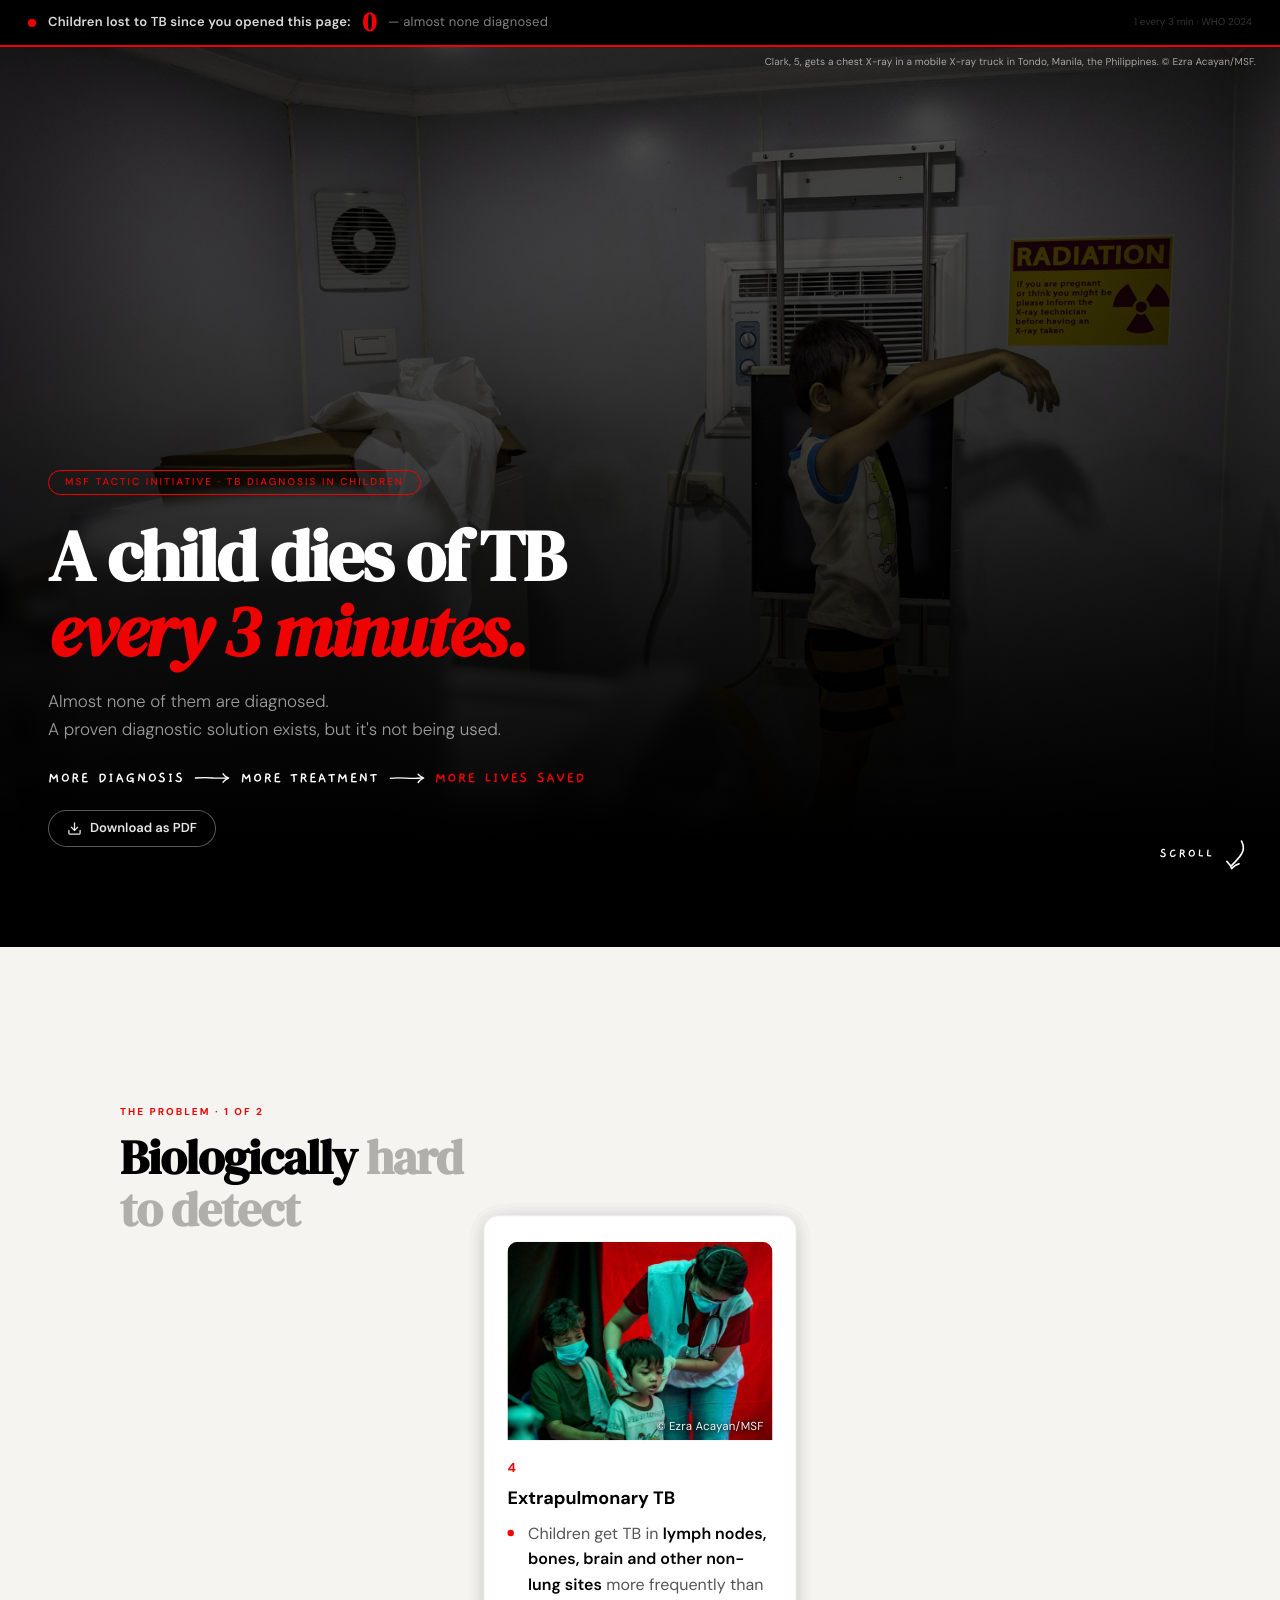
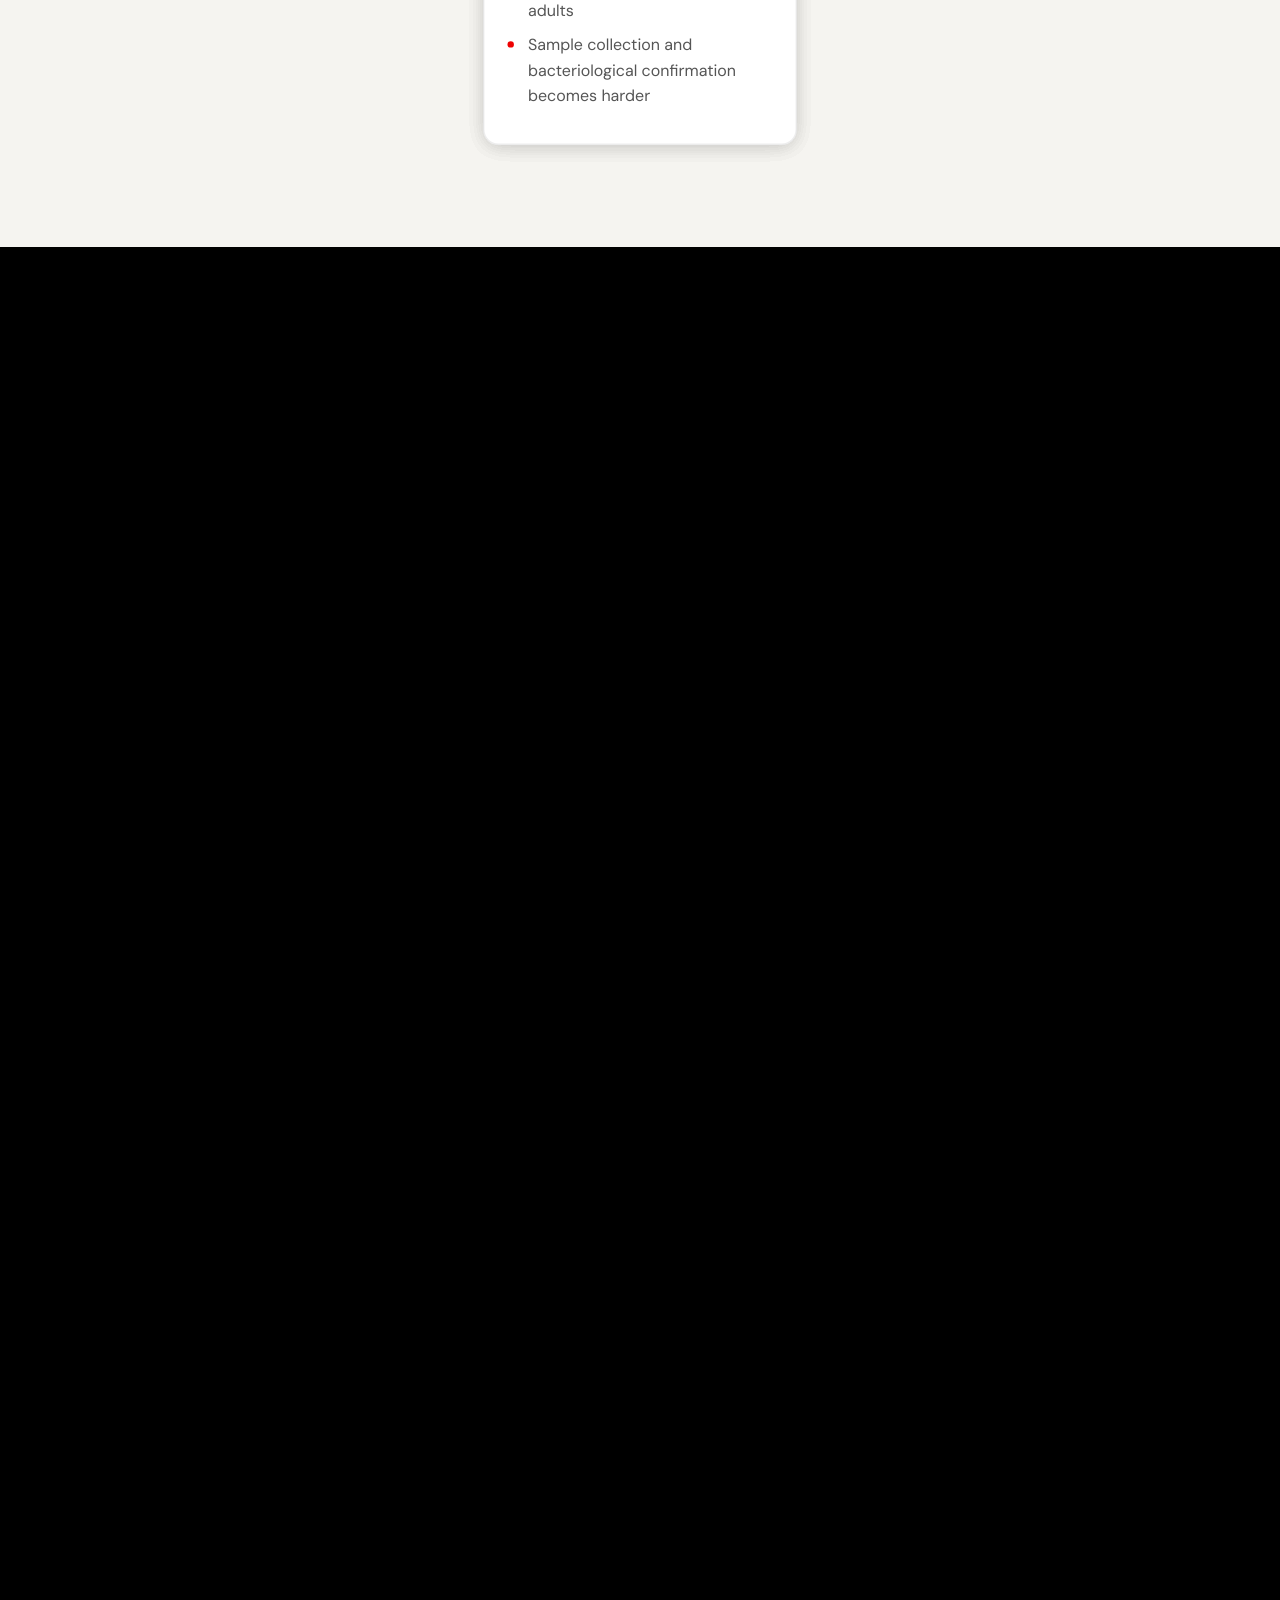
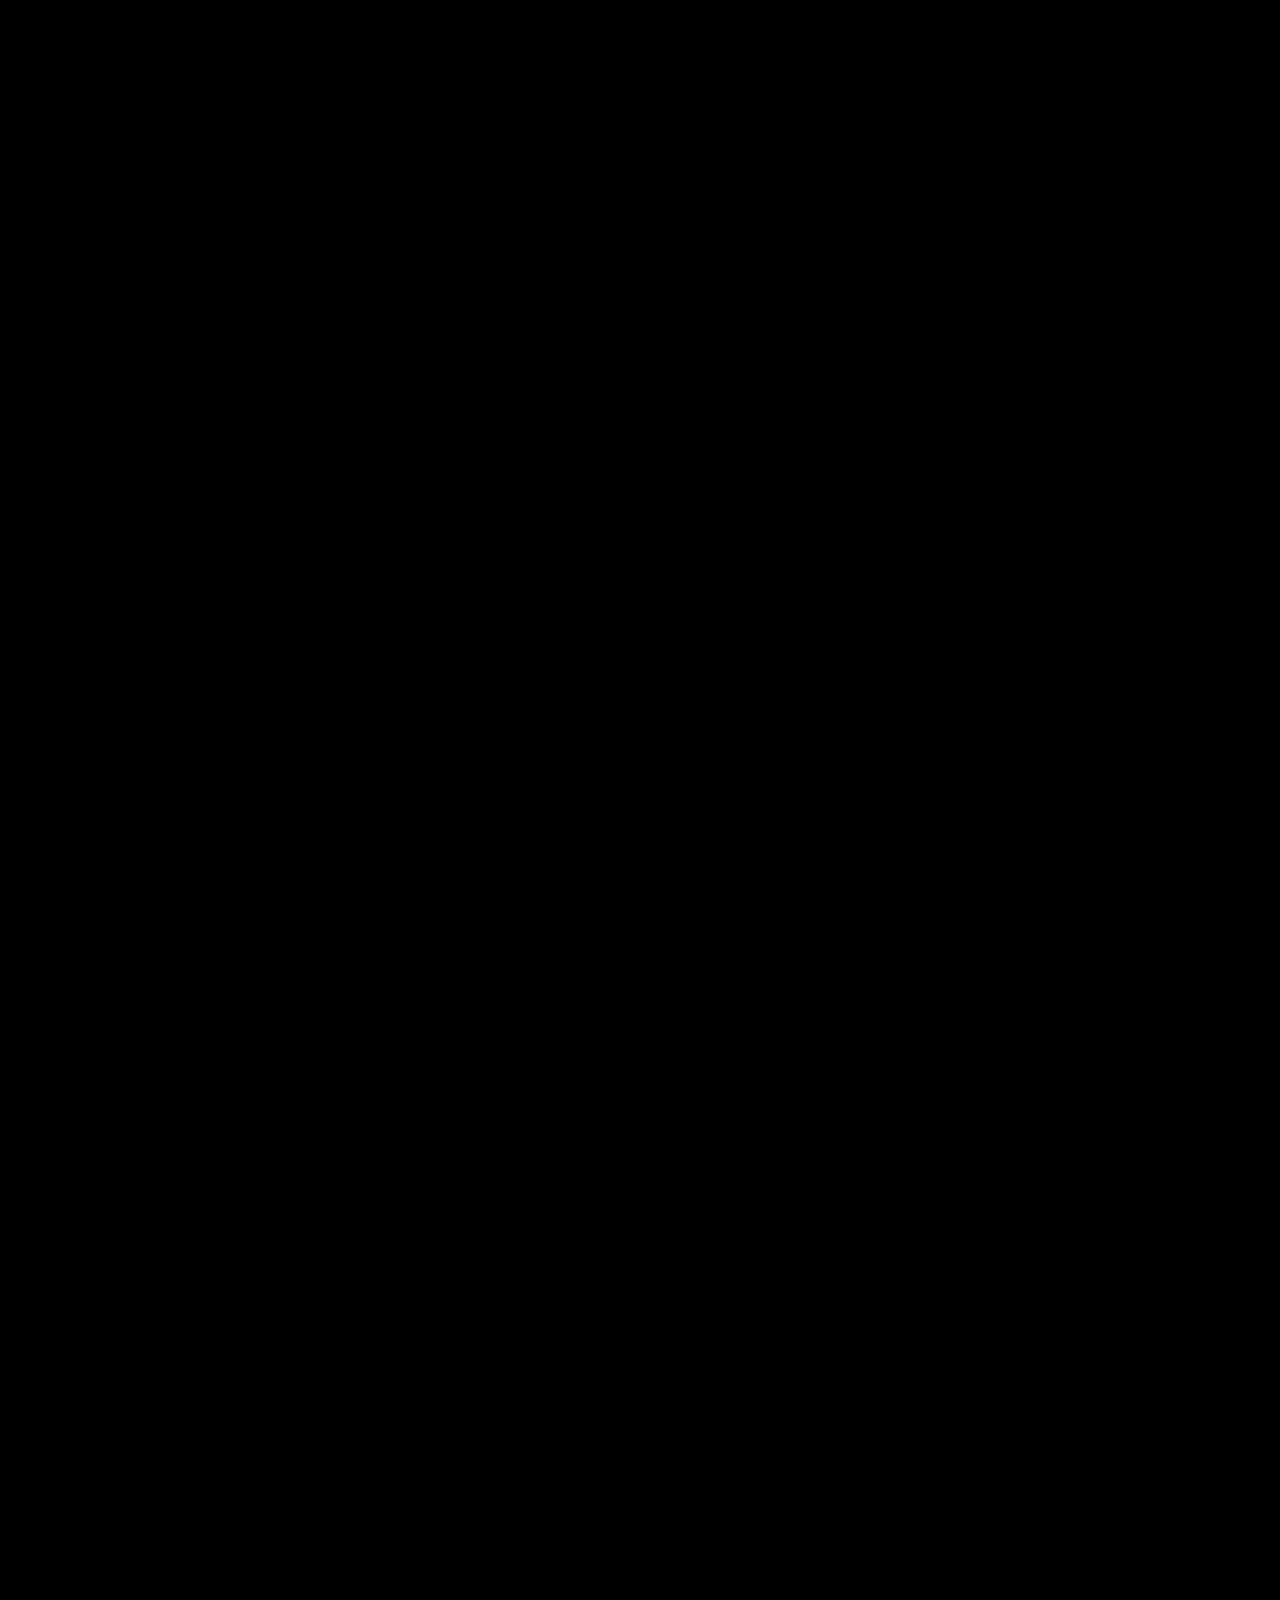
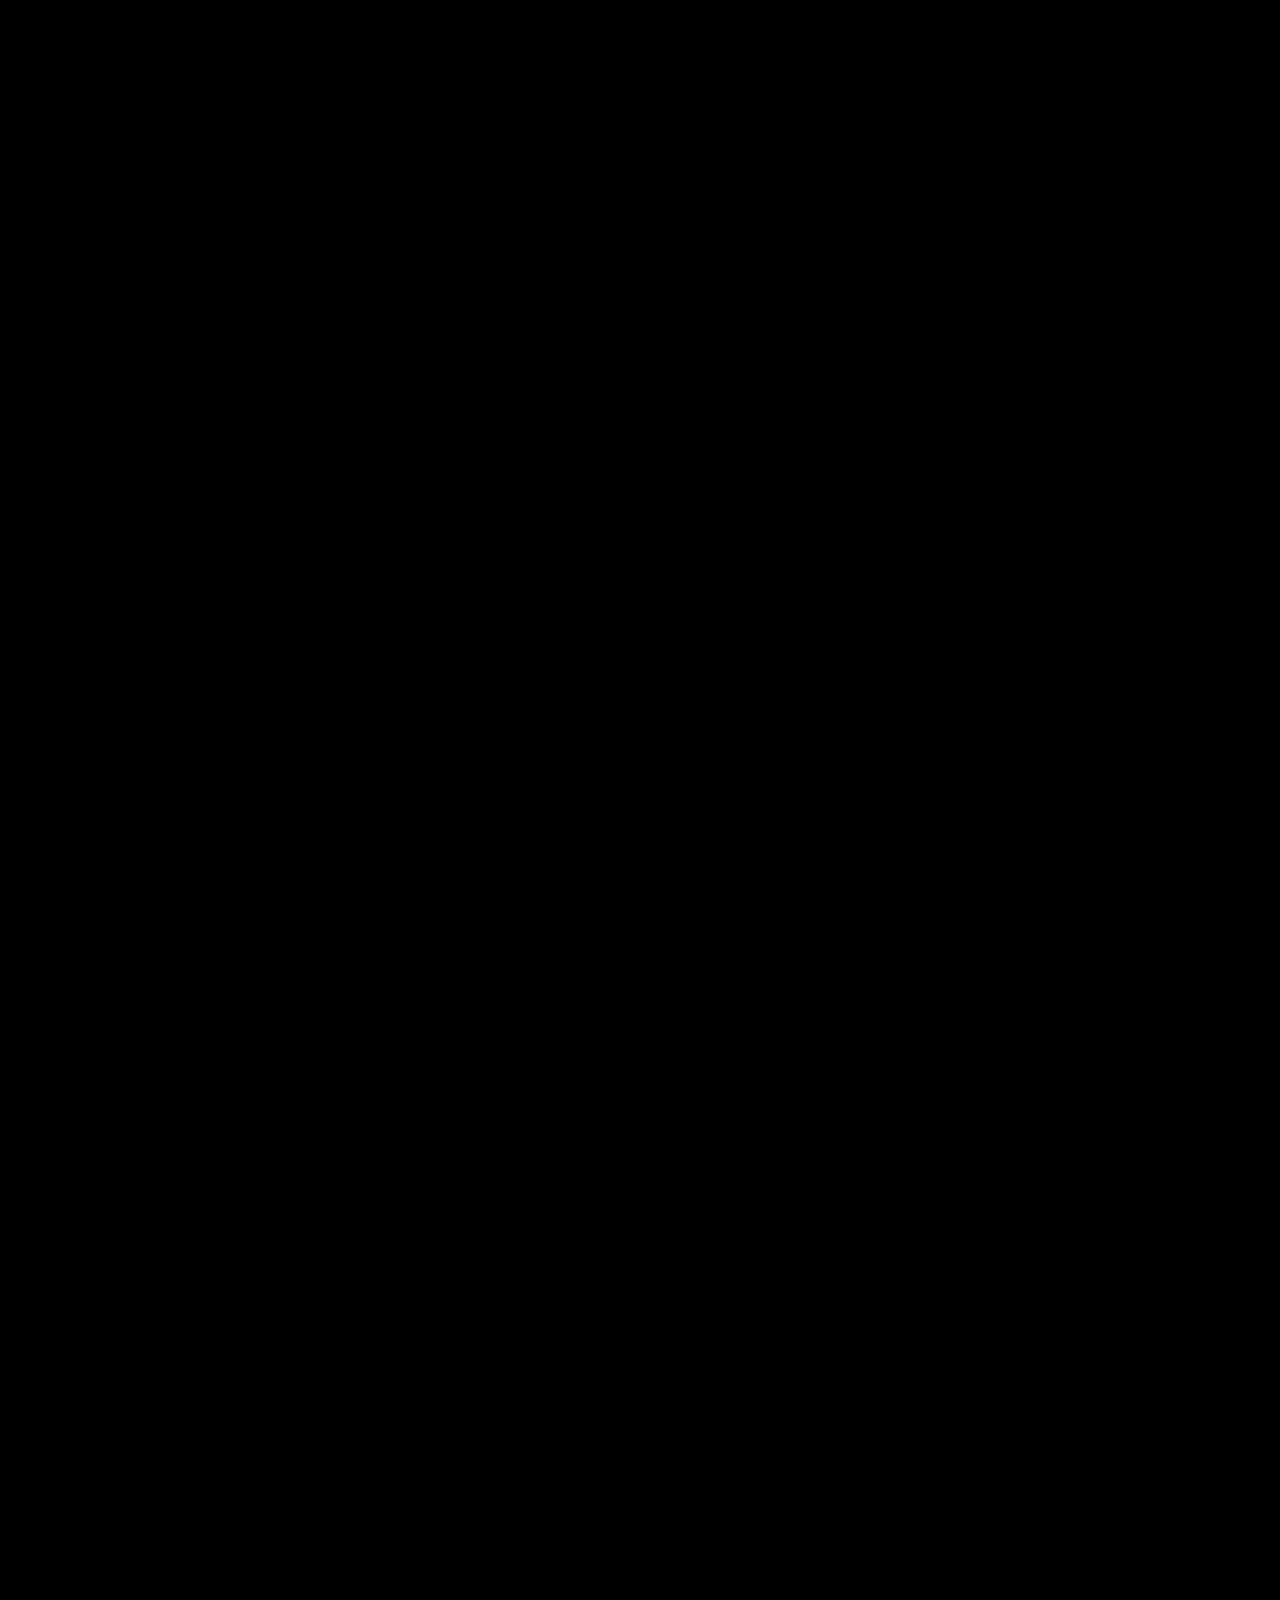
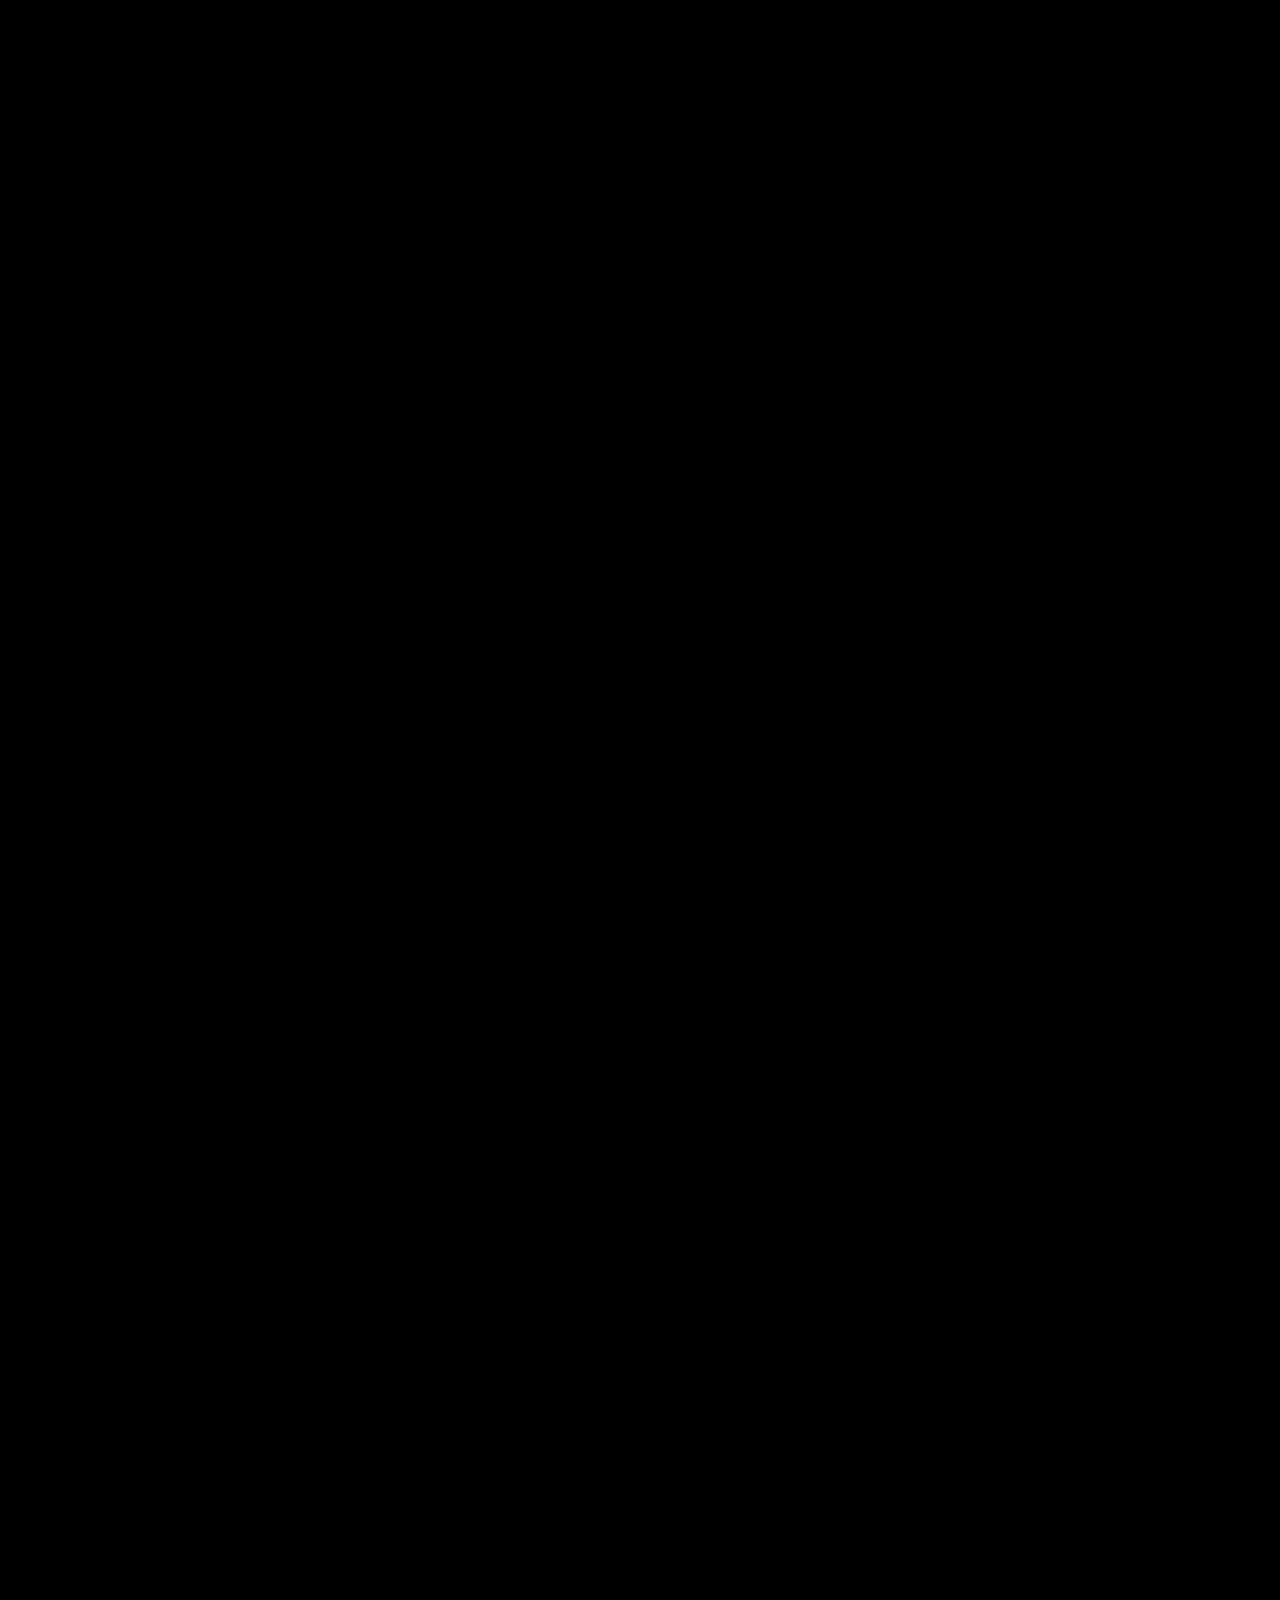
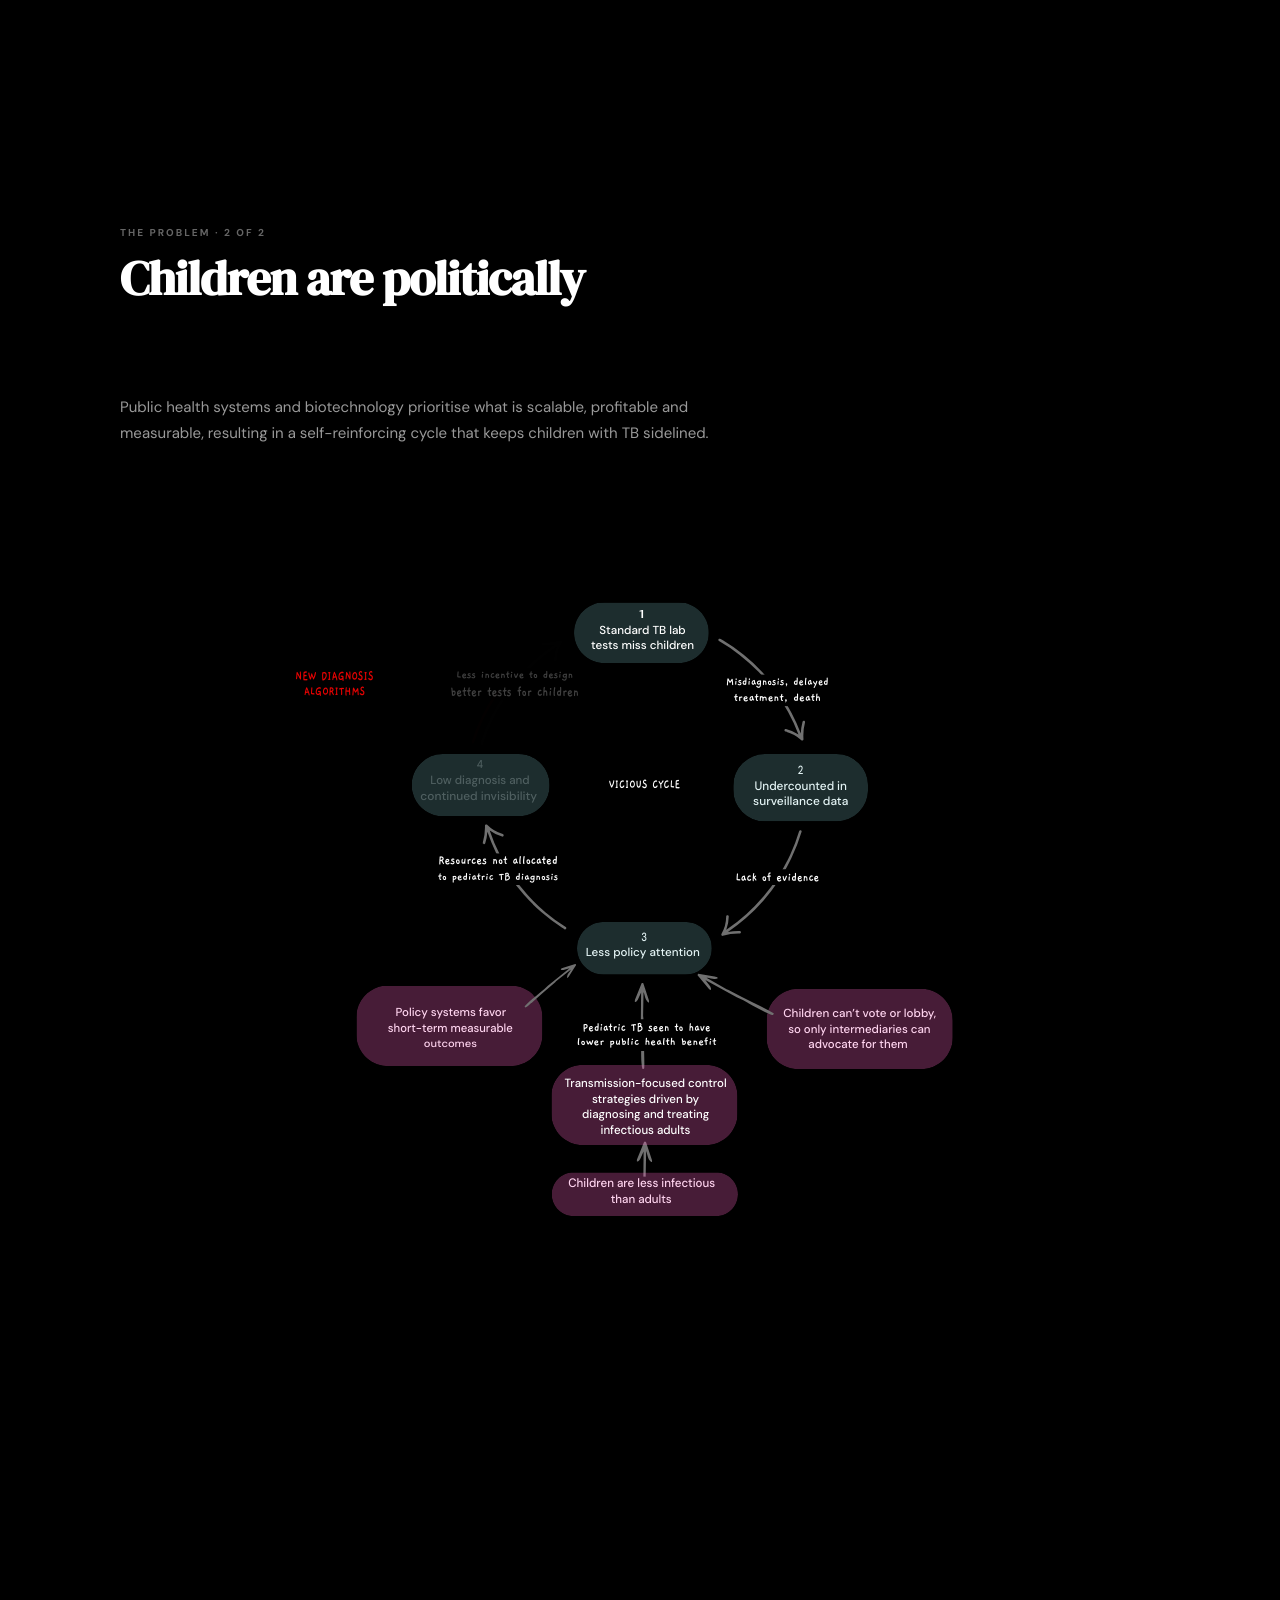
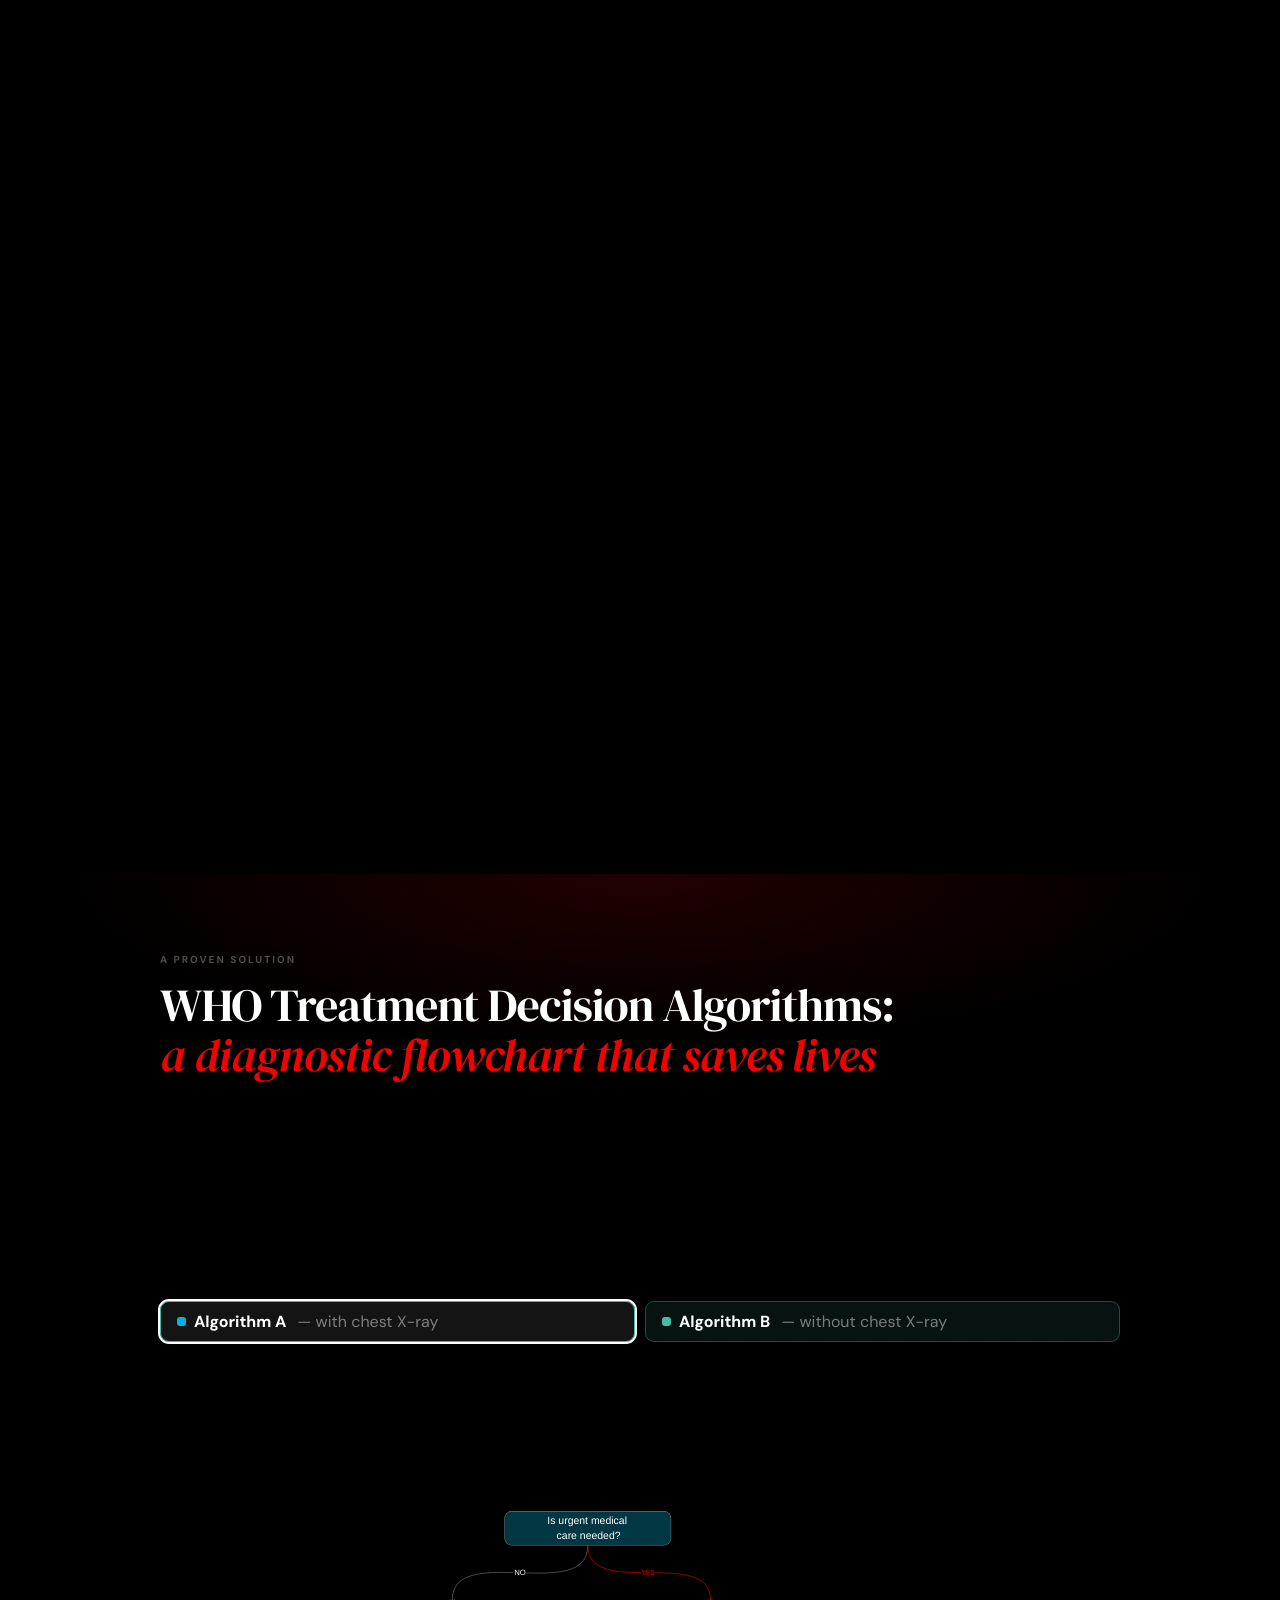
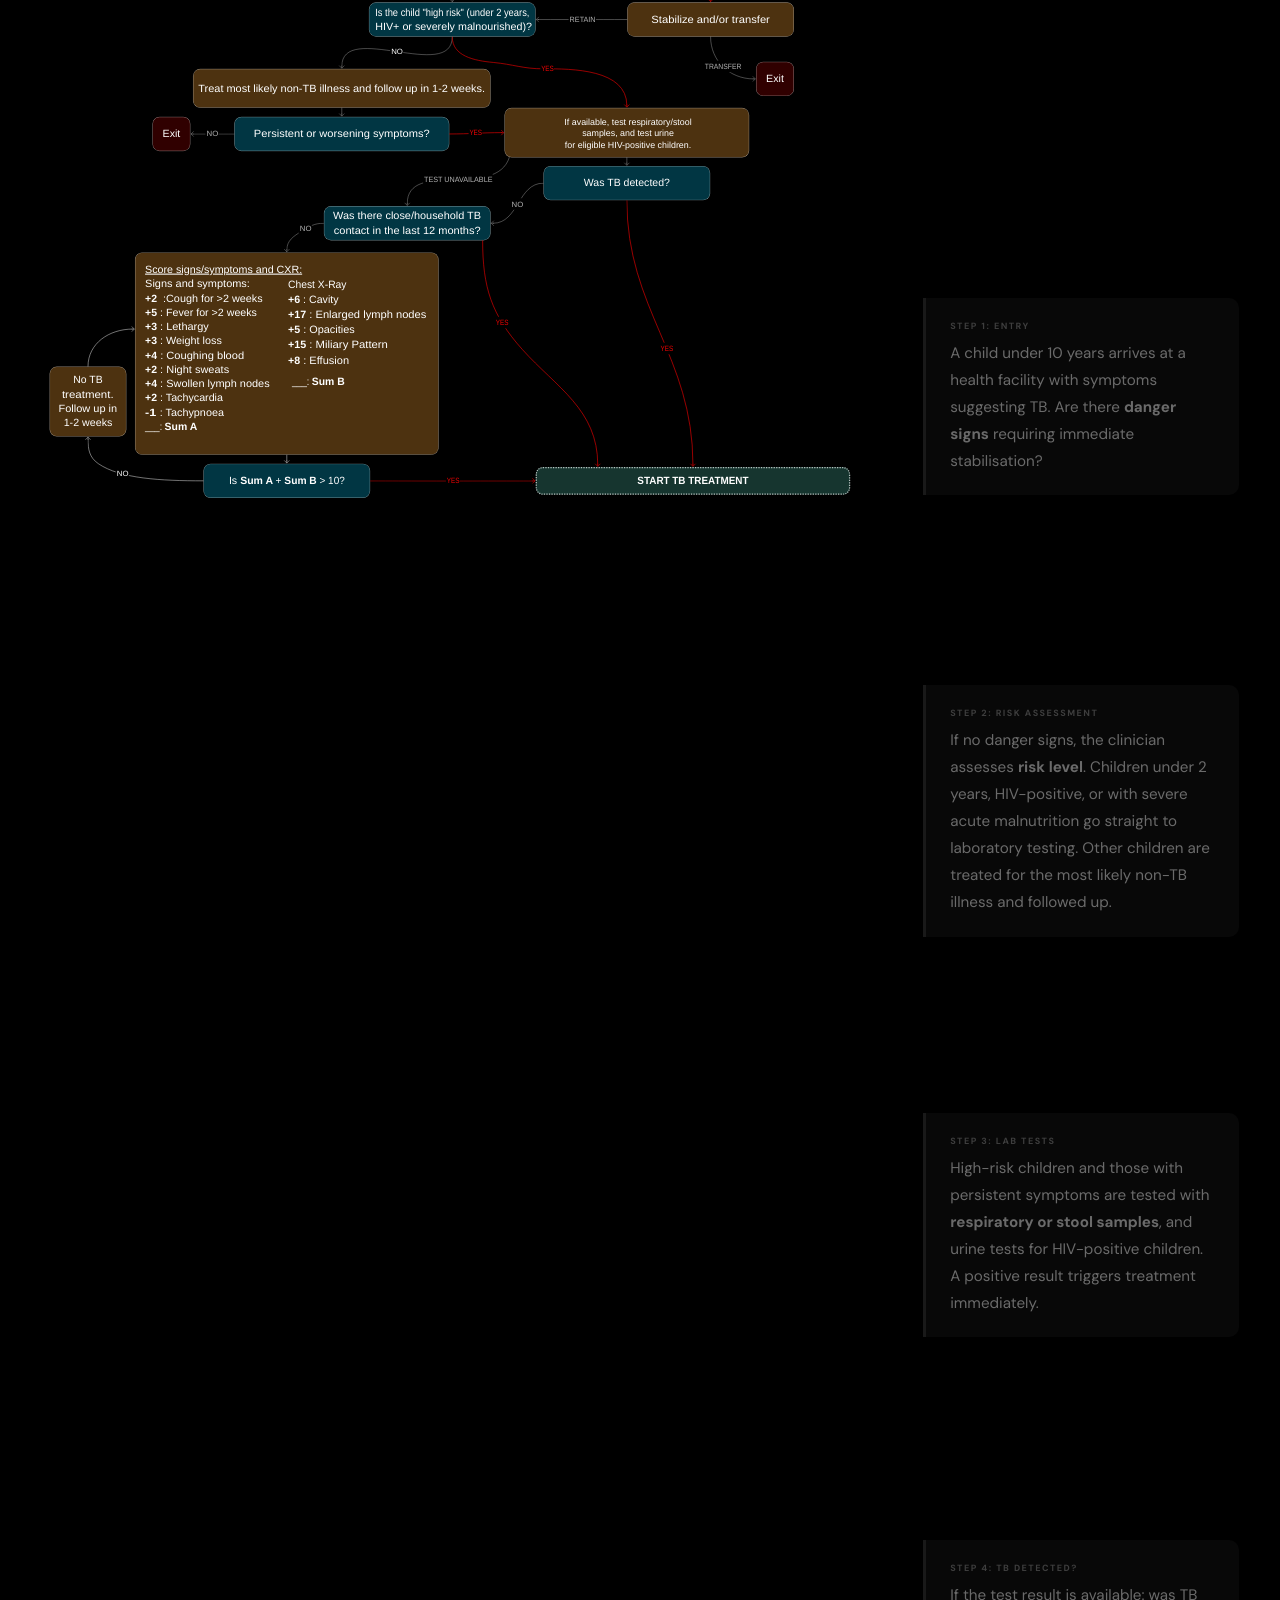
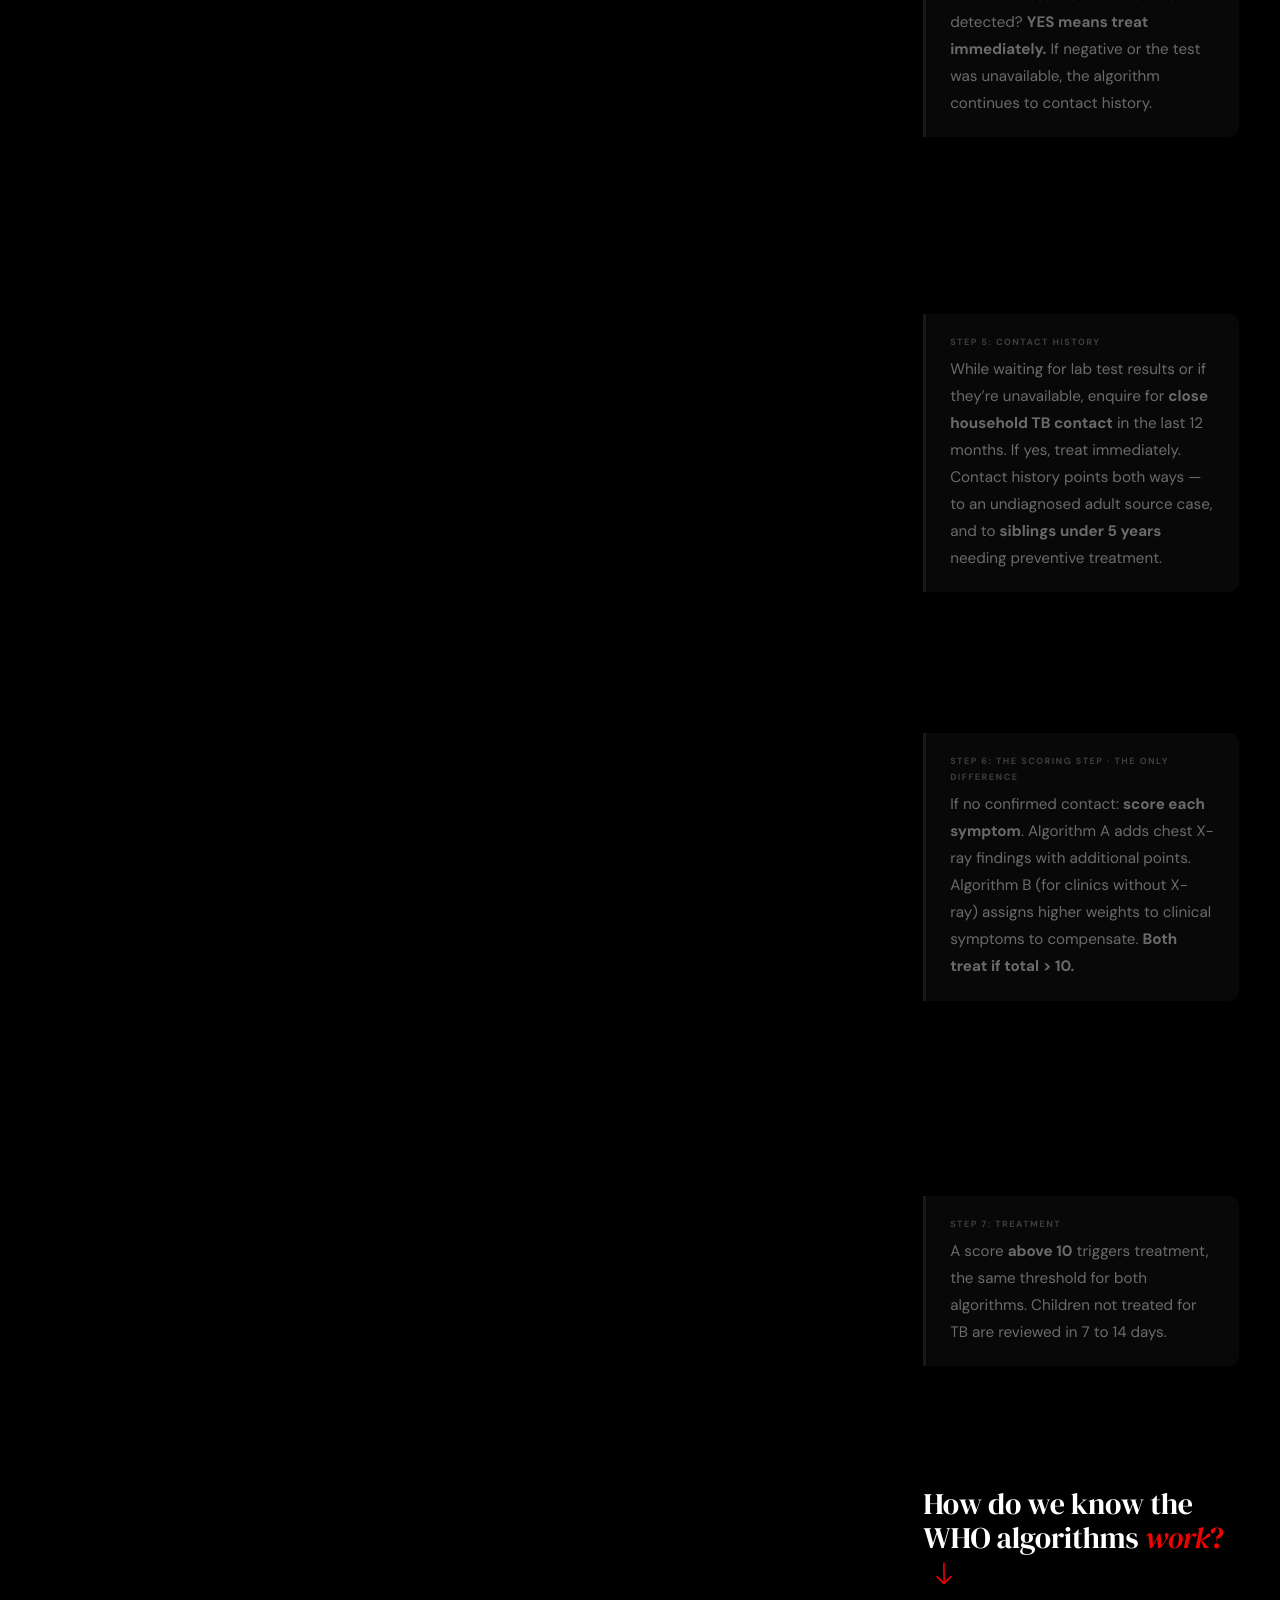
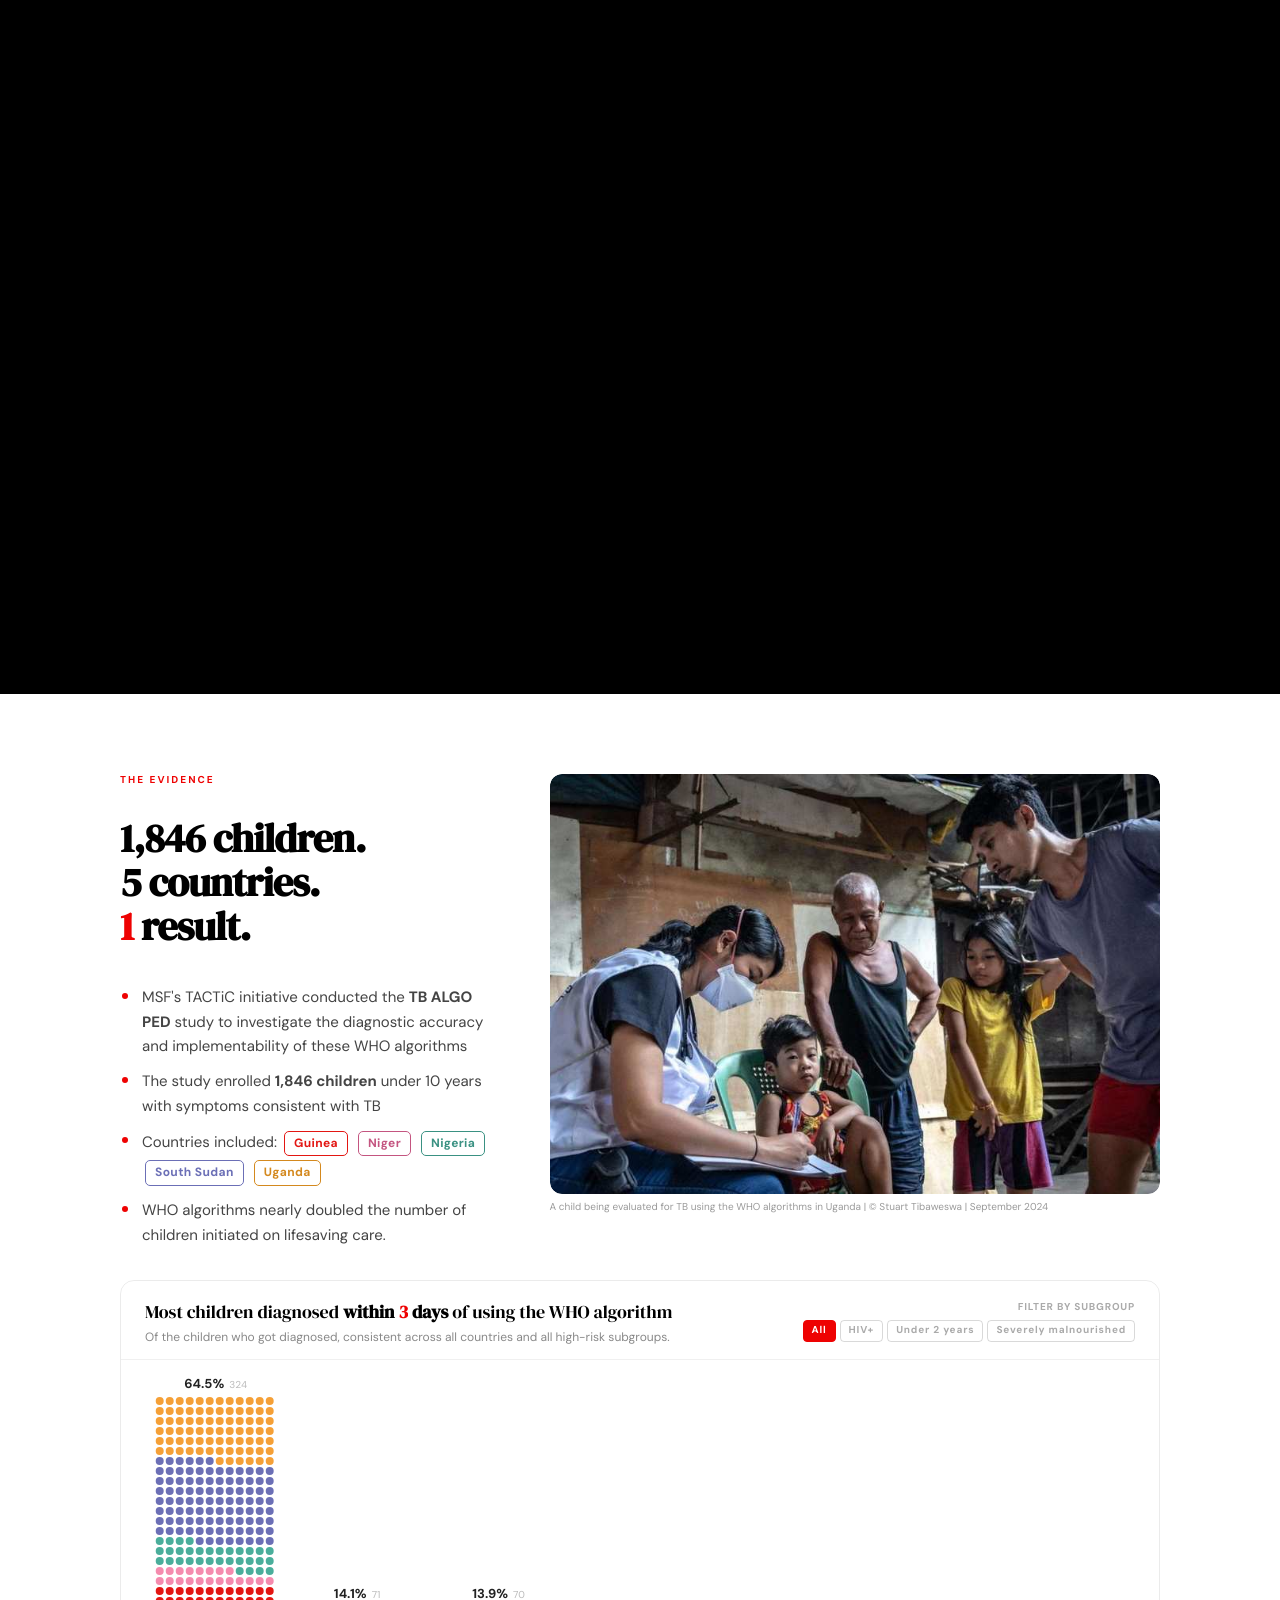
==== commit a3c79c7b: "Hero credit takes the /MSF suffix; DOUBLE -> DOUBLES Matches the four photo credits added earlier, a" ====
--- a/index.html
+++ b/index.html
@@ -14,7 +14,7 @@
 <div class="bar"><span class="bd"></span><span class="bt">Children lost to TB since you opened this page:</span><span class="bn" id="c1">0</span><span class="bq">&mdash; almost none diagnosed</span><span class="bsrc"><span class="brate">1 every 3 min · </span>WHO 2024</span></div>
 
 <!-- HERO -->
-<section class="hero"><div class="hp" id="hp"></div><div class="hg"></div><p class="hero-caption-tr" style="font-size:10px!important;font-family:'DM Sans',sans-serif;font-weight:400;font-style:normal;">Clark, 5, gets a chest X-ray in a mobile X-ray truck in Tondo, Manila, the Philippines. © Ezra Acayan.</p><div class="hc"><div class="ey">MSF TACTiC Initiative · TB Diagnosis in Children</div><h1>A child dies of TB<br><em>every 3 minutes.</em></h1><p>Almost none of them are diagnosed.<br>A proven diagnostic solution exists, but it's not being used.</p>
+<section class="hero"><div class="hp" id="hp"></div><div class="hg"></div><p class="hero-caption-tr" style="font-size:10px!important;font-family:'DM Sans',sans-serif;font-weight:400;font-style:normal;">Clark, 5, gets a chest X-ray in a mobile X-ray truck in Tondo, Manila, the Philippines. © Ezra Acayan/MSF.</p><div class="hc"><div class="ey">MSF TACTiC Initiative · TB Diagnosis in Children</div><h1>A child dies of TB<br><em>every 3 minutes.</em></h1><p>Almost none of them are diagnosed.<br>A proven diagnostic solution exists, but it's not being used.</p>
 <div class="hero-chain" id="hero-chain" aria-label="More diagnosis, more treatment, more lives saved">
   <span class="hero-chain__item" id="hc1">MORE DIAGNOSIS</span>
   <span class="hero-chain__arrow" id="ha1">
@@ -330,7 +330,7 @@
   <!-- FLOURISH VIZ: SLOPE CHART — Diagnosis rates -->
   <div class="vw">
     <div class="vh">
-      <div class="vt">WHO algorithm use <span class="dbl-wrap"><span class="dbl-line"></span><span class="dbl-line"></span><span class="dbl-line"></span><span class="dbl-word">DOUBLE</span></span> TB diagnosis rates in children</div>
+      <div class="vt">WHO algorithm use <span class="dbl-wrap"><span class="dbl-line"></span><span class="dbl-line"></span><span class="dbl-line"></span><span class="dbl-word">DOUBLES</span></span> TB diagnosis rates in children</div>
       <div class="vd">Percent (%) of children diagnosed and admitted with TB</div>
     </div>
     <div class="slope-wrap">
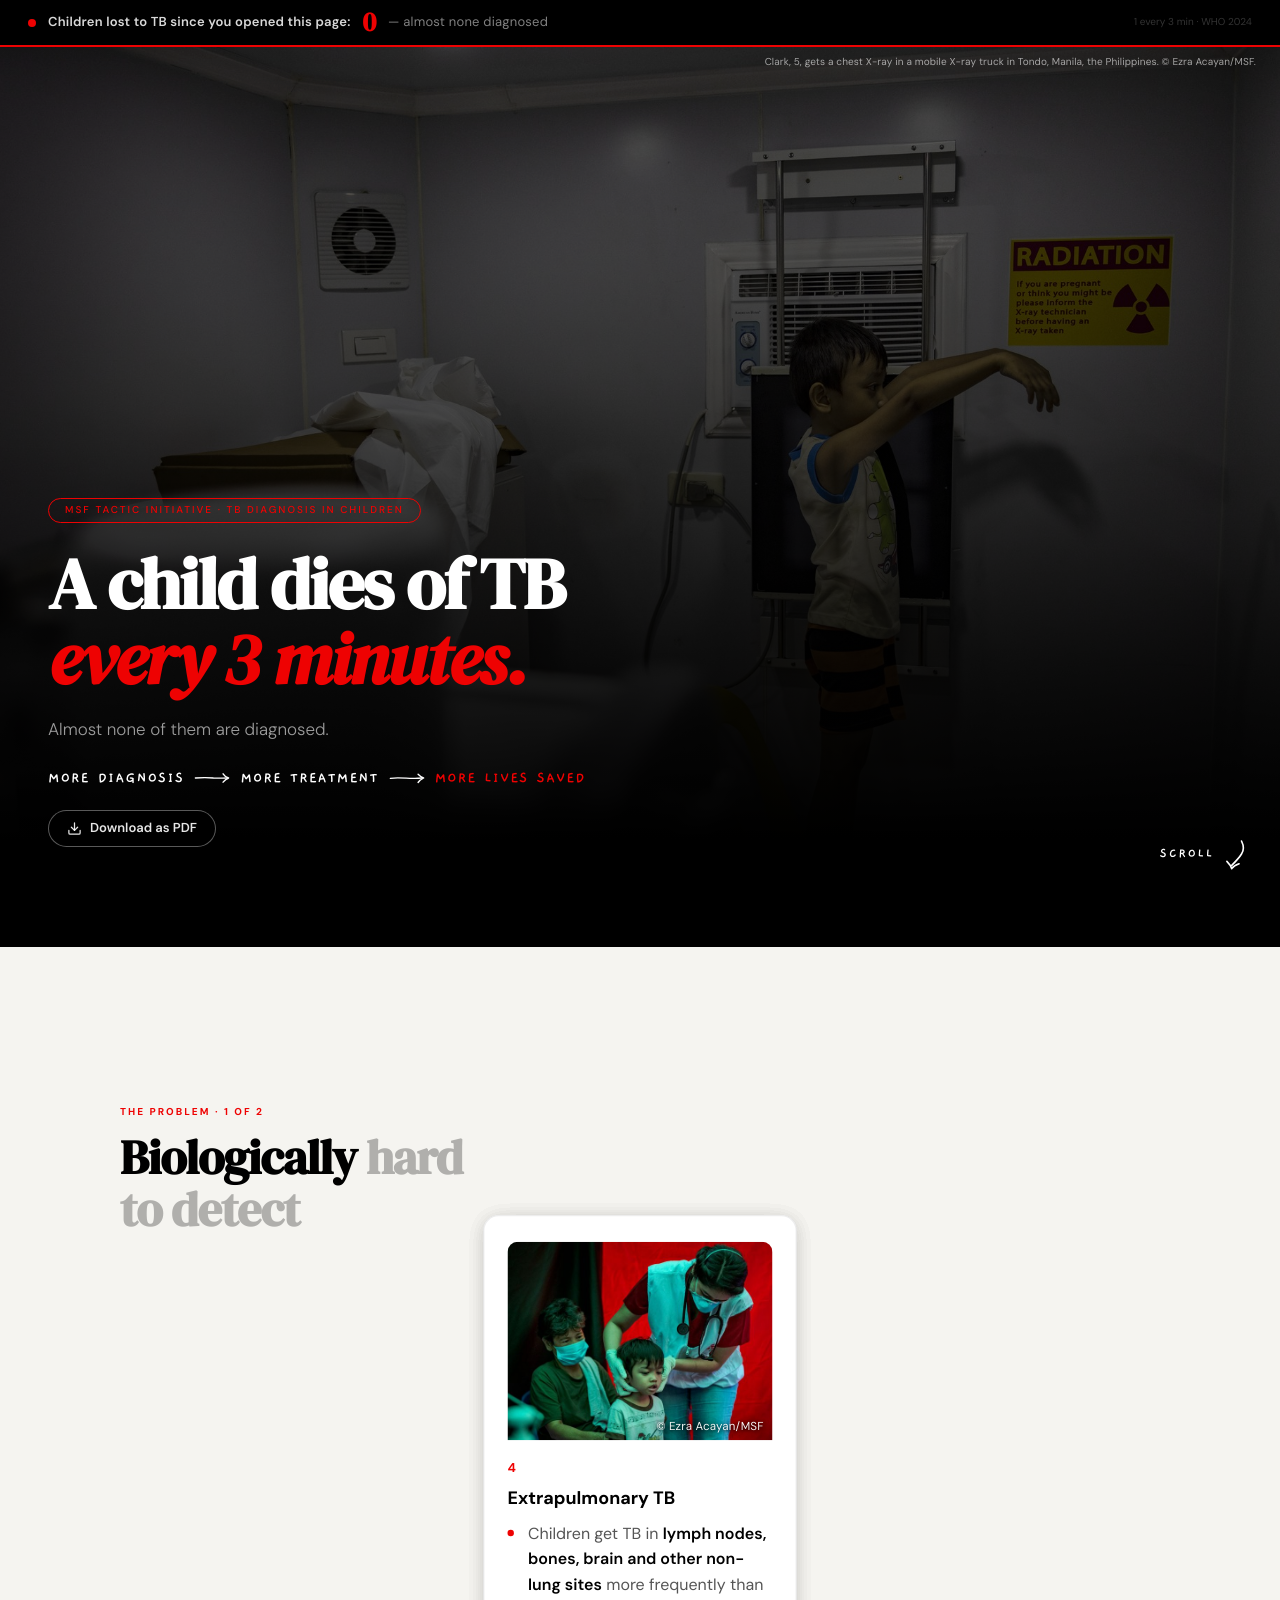
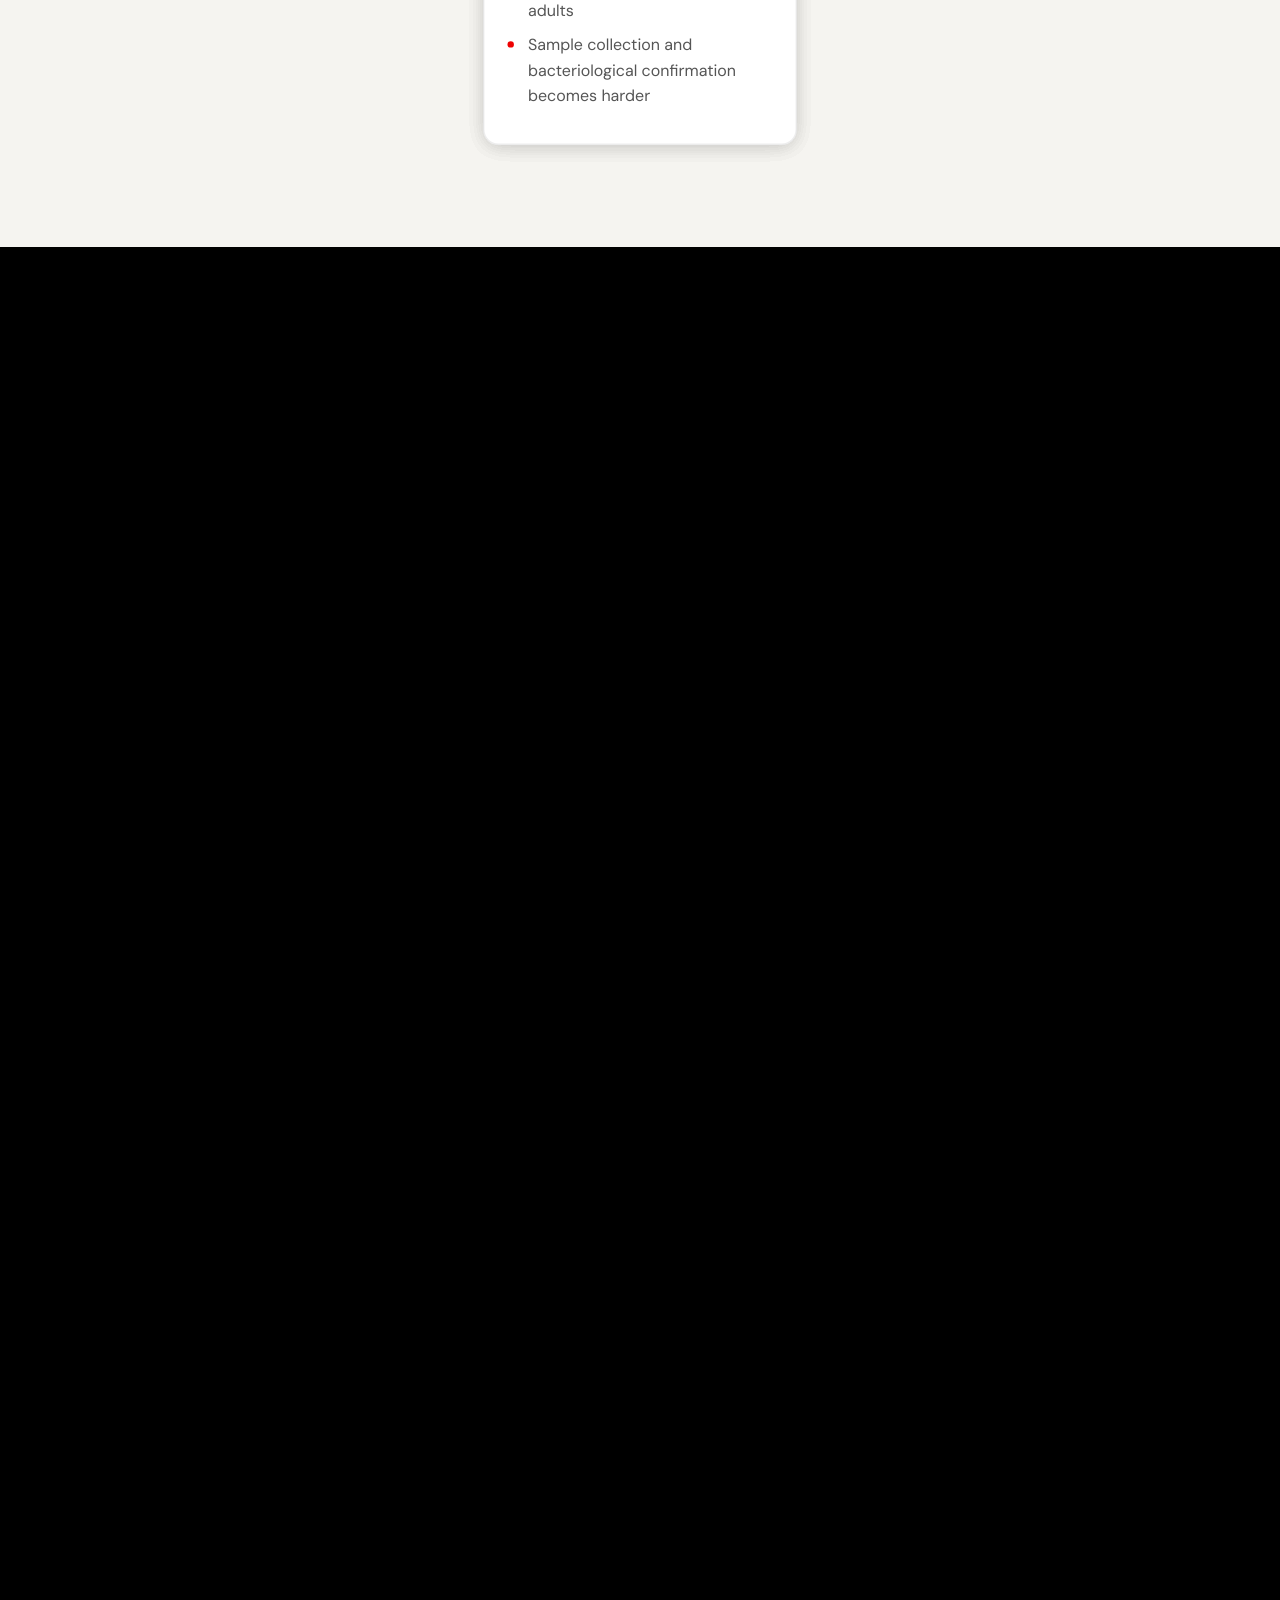
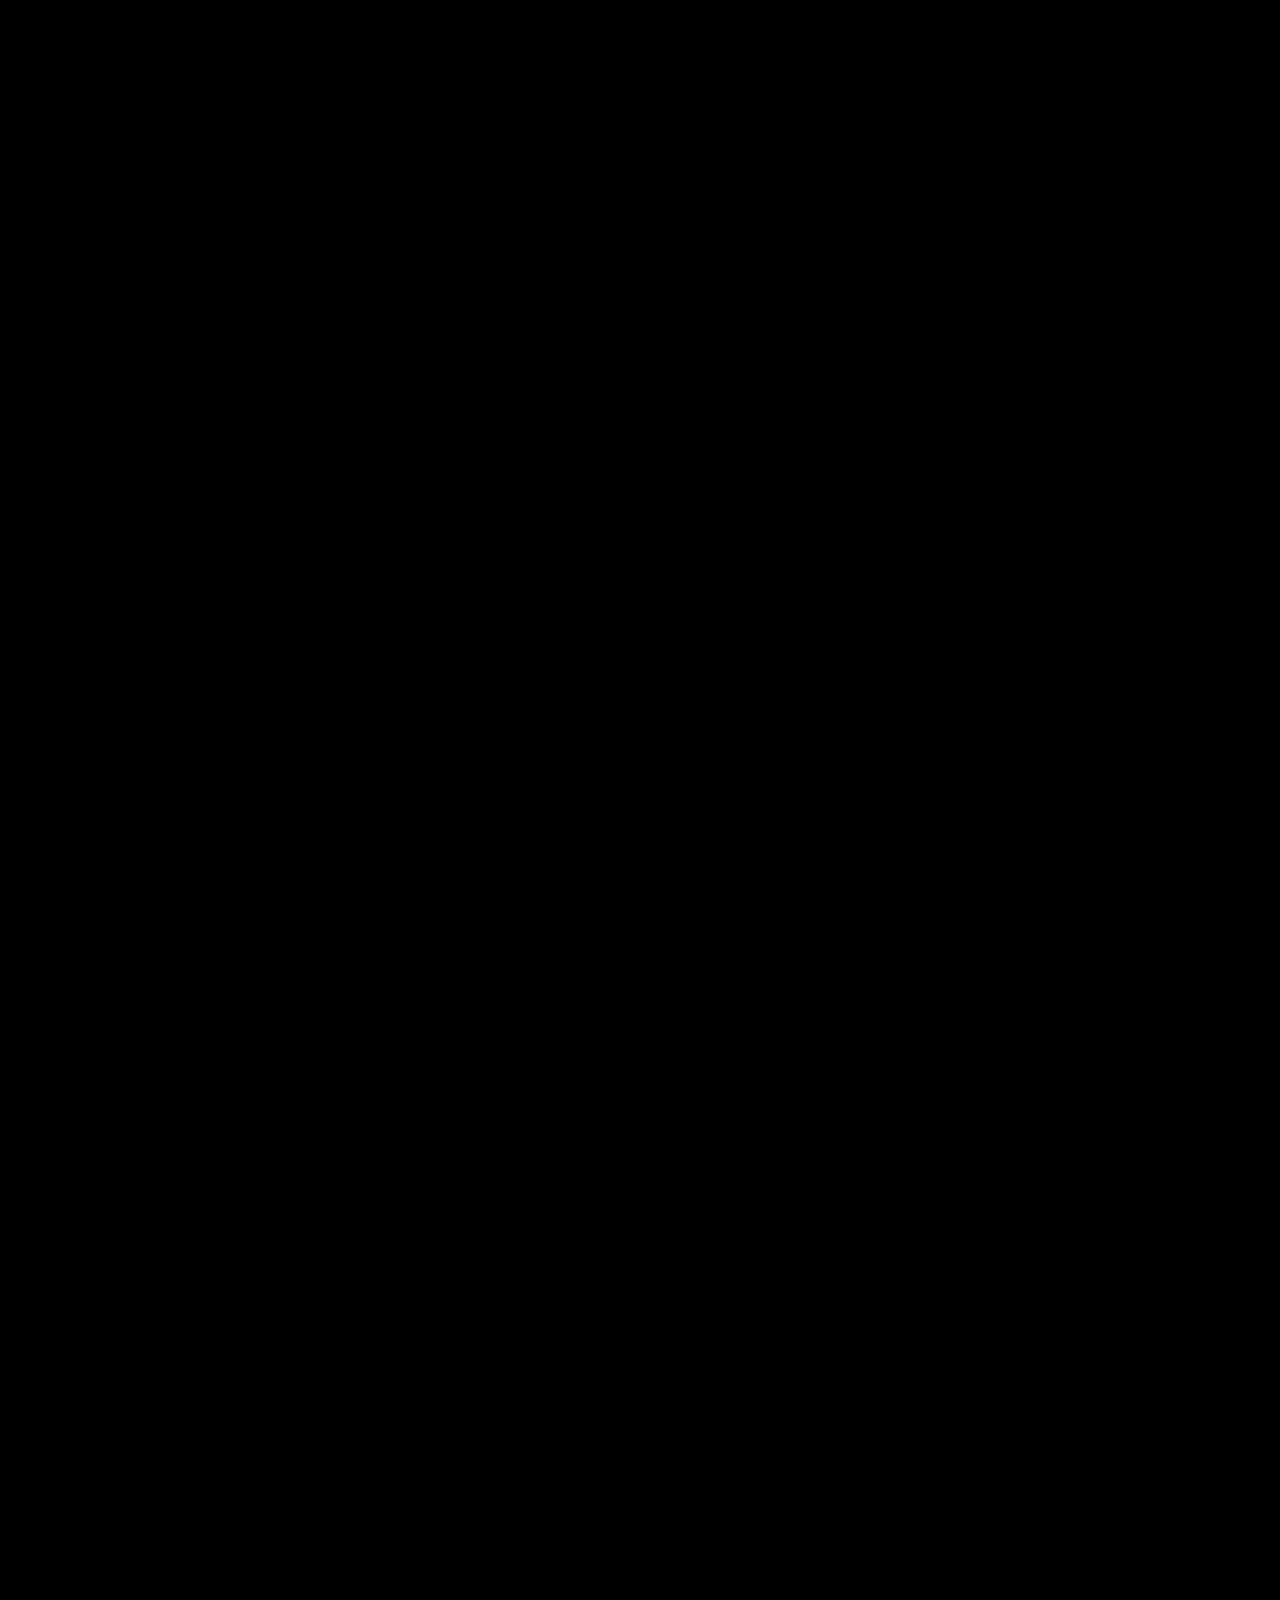
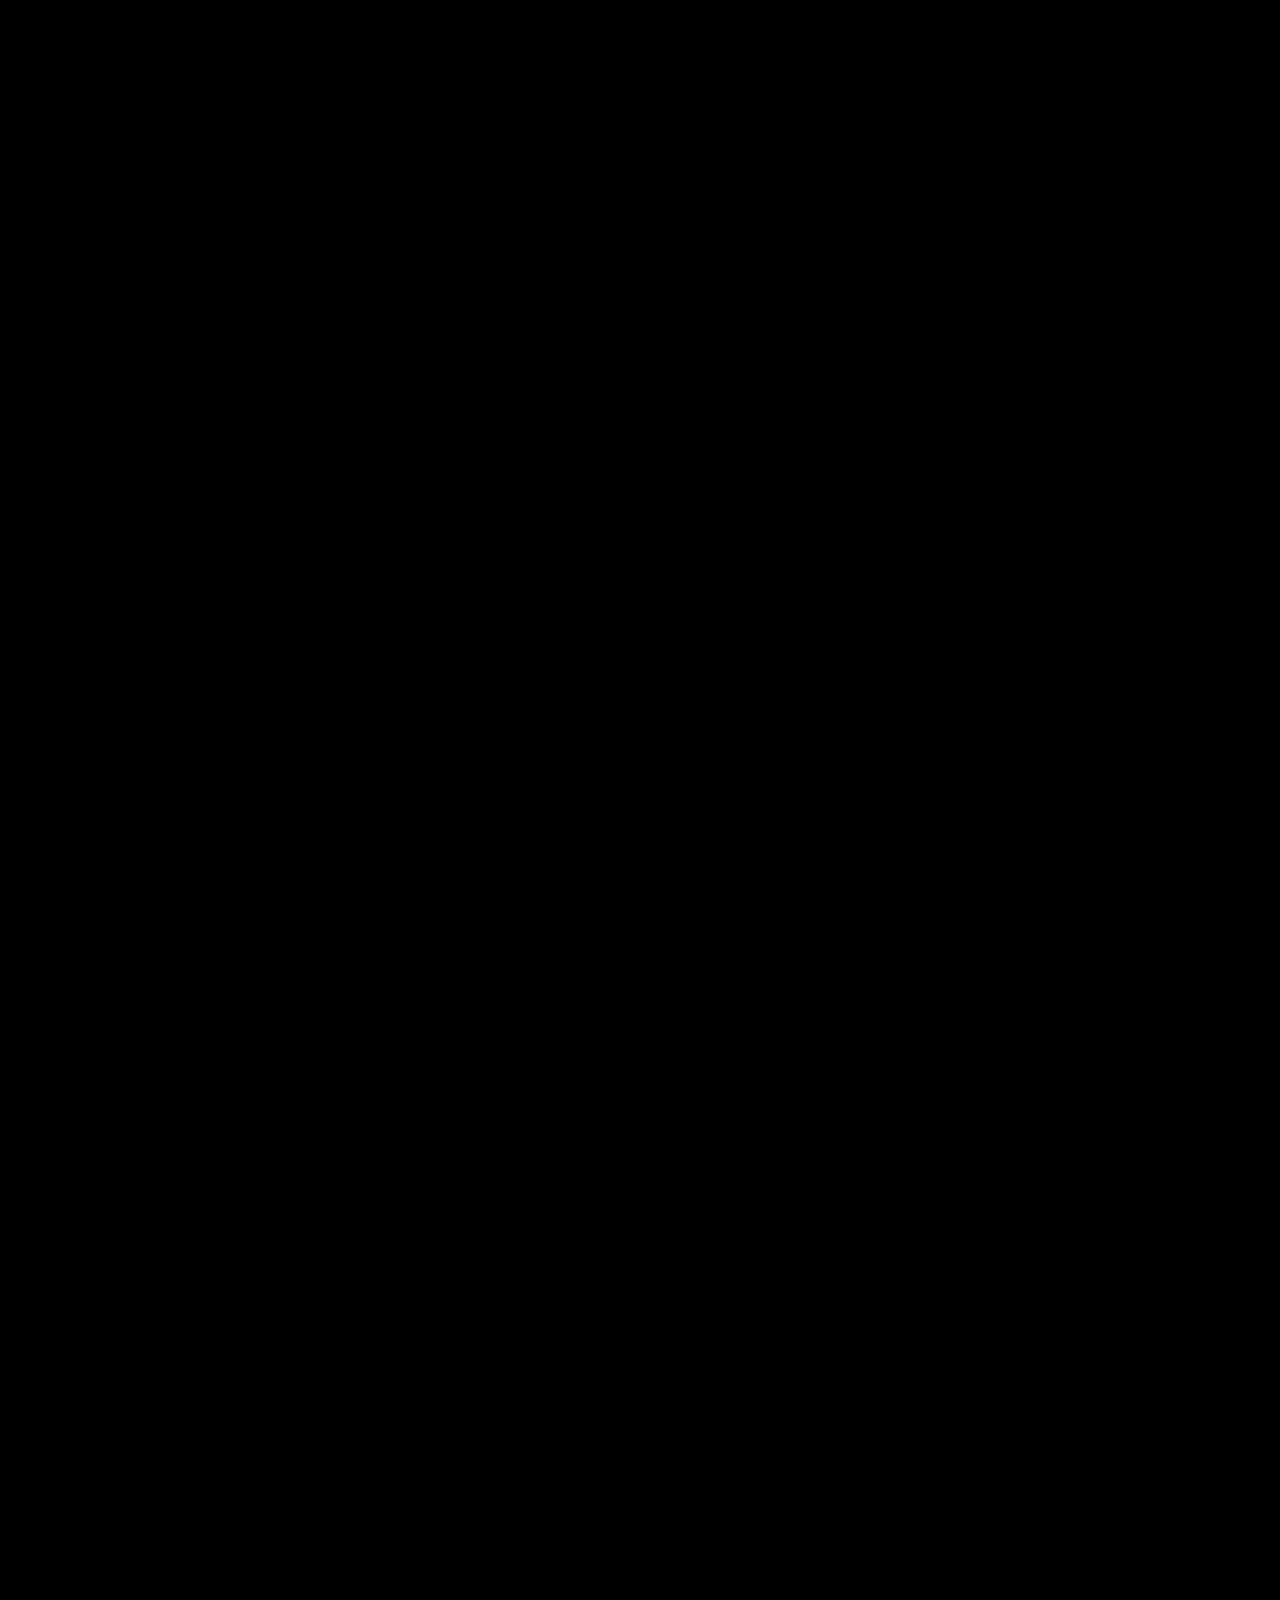
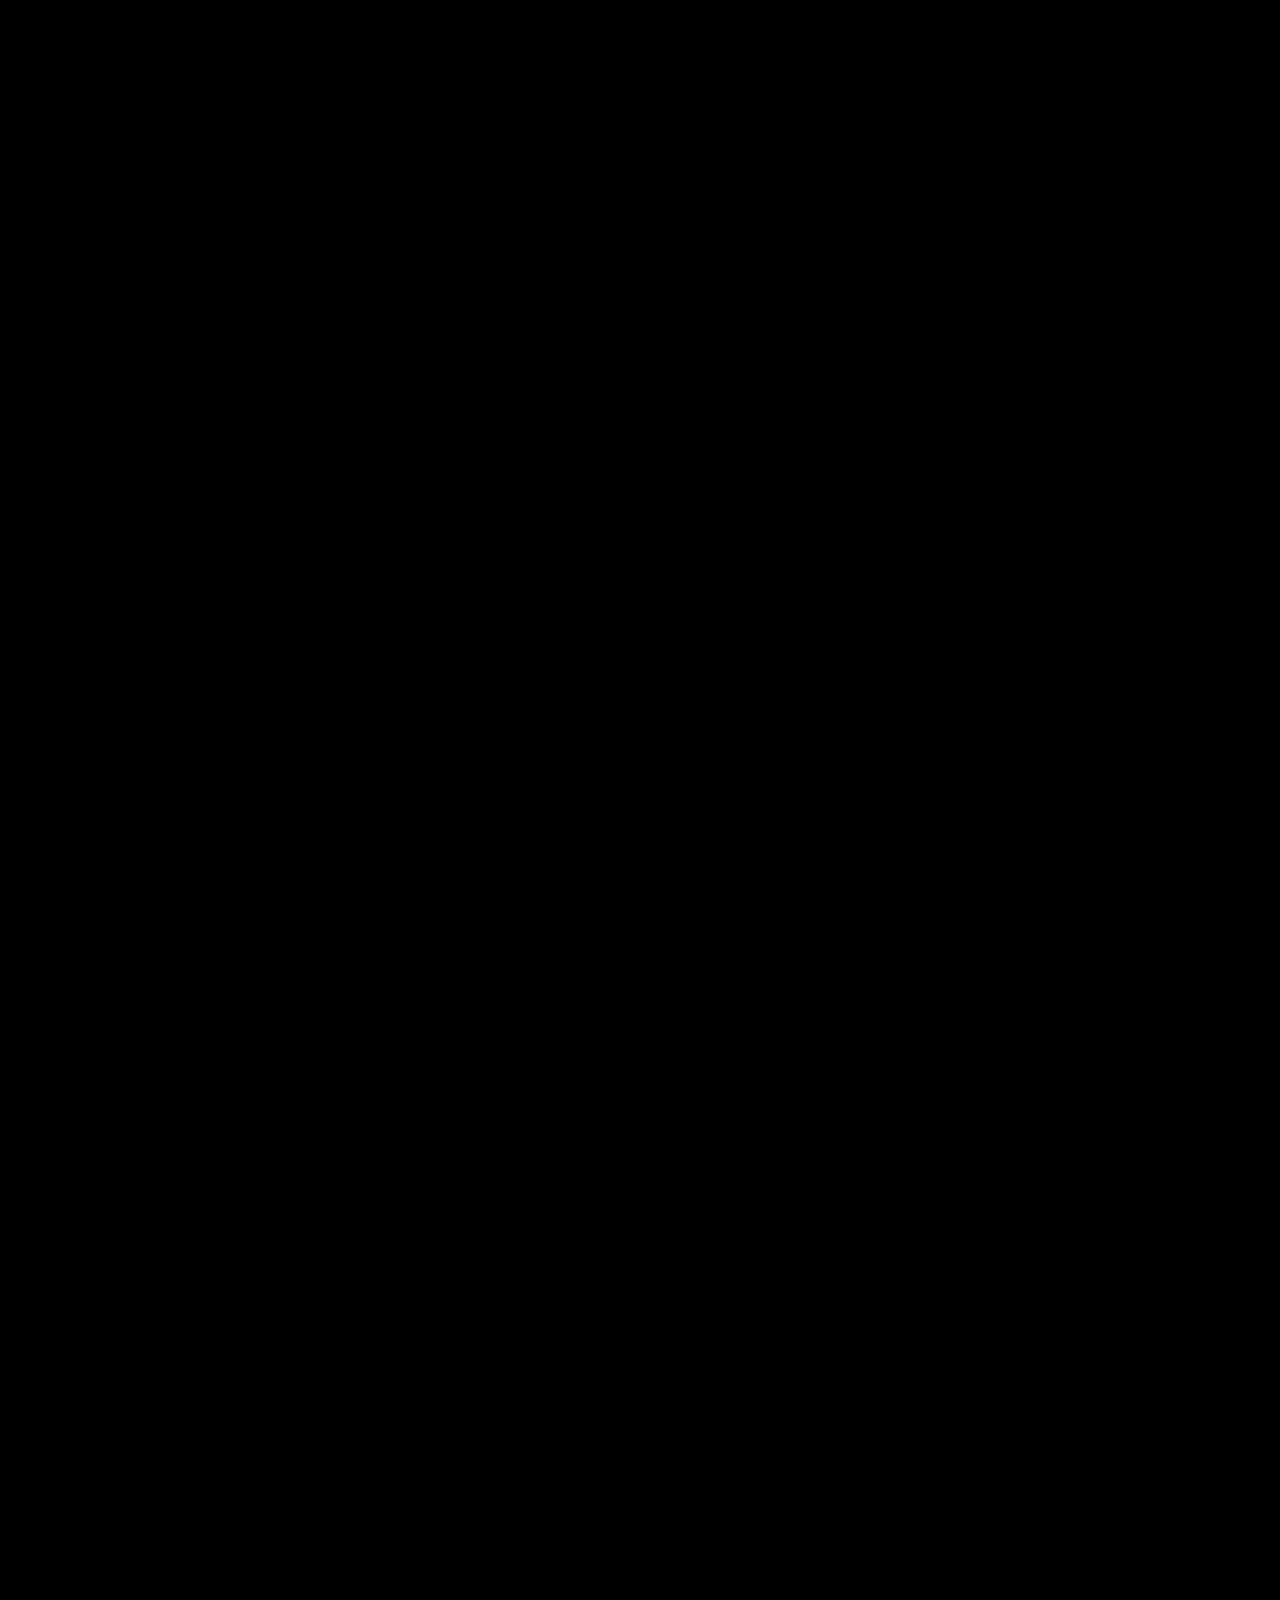
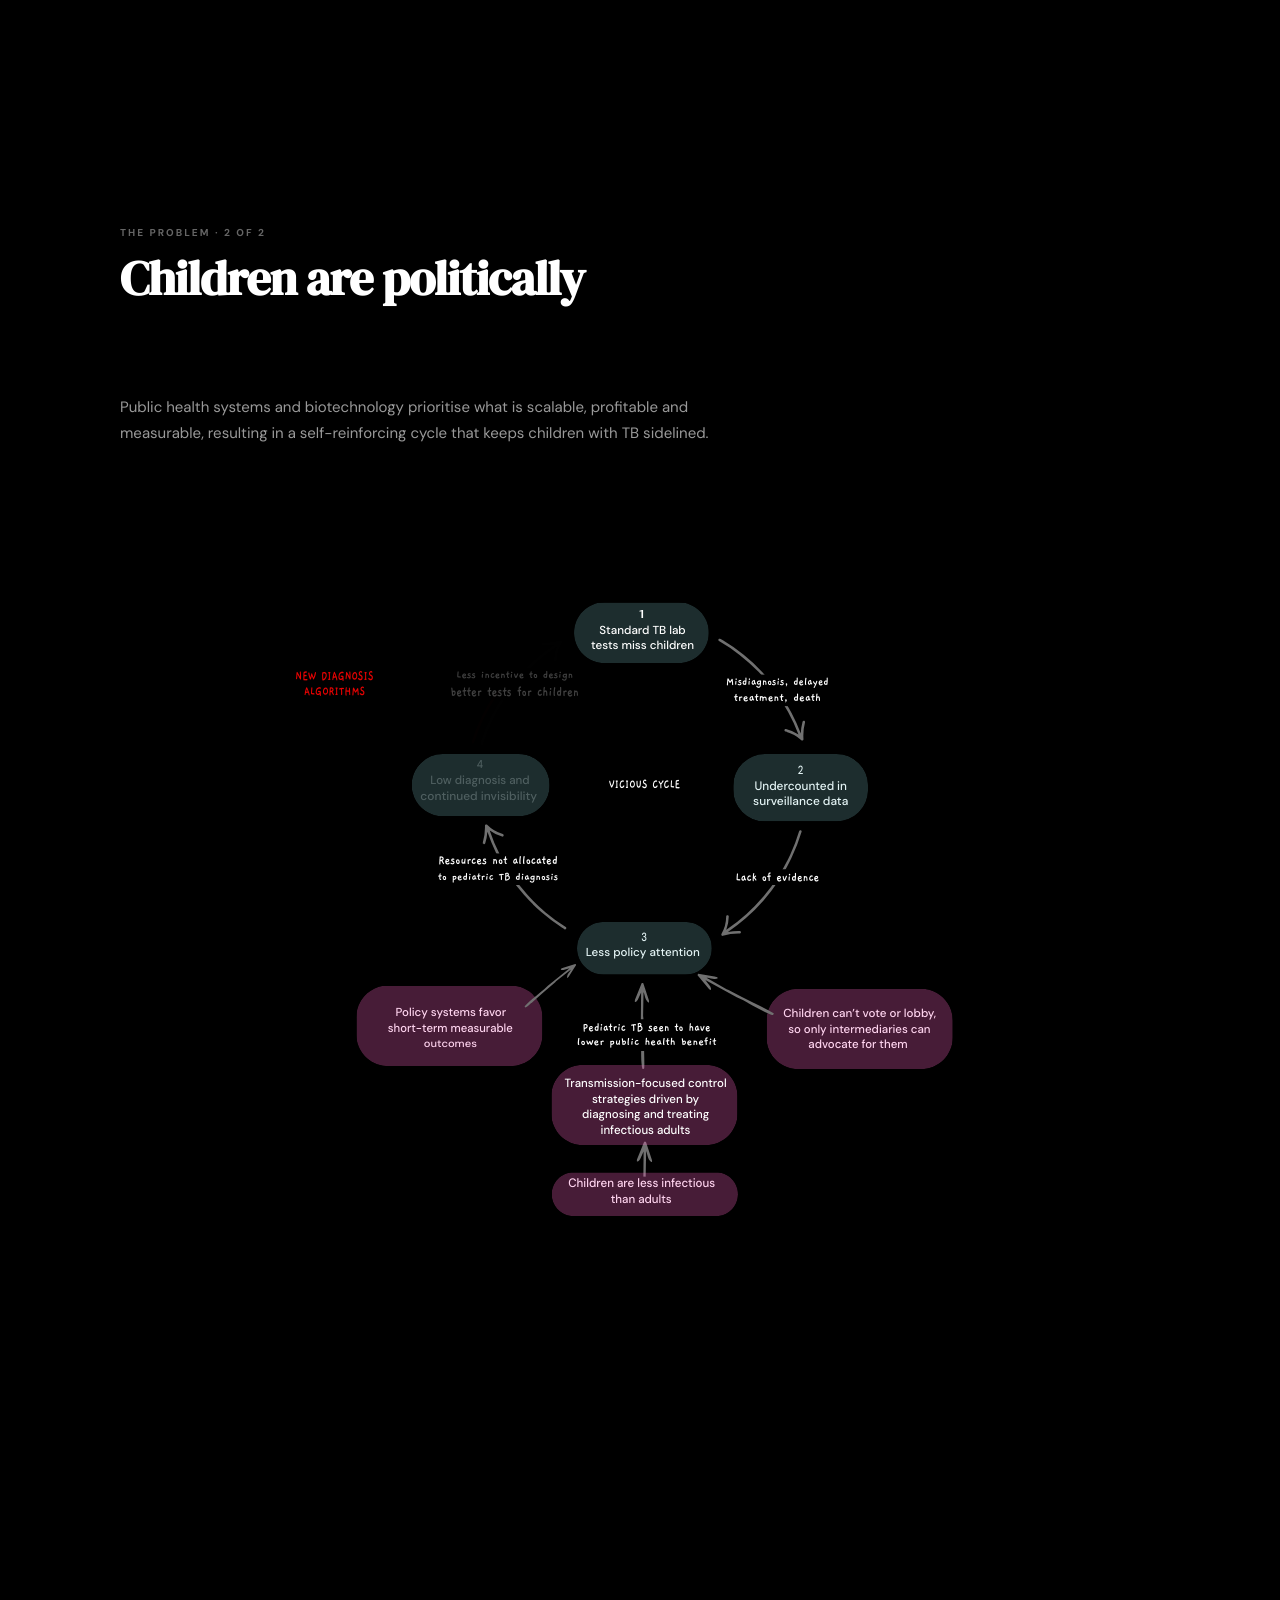
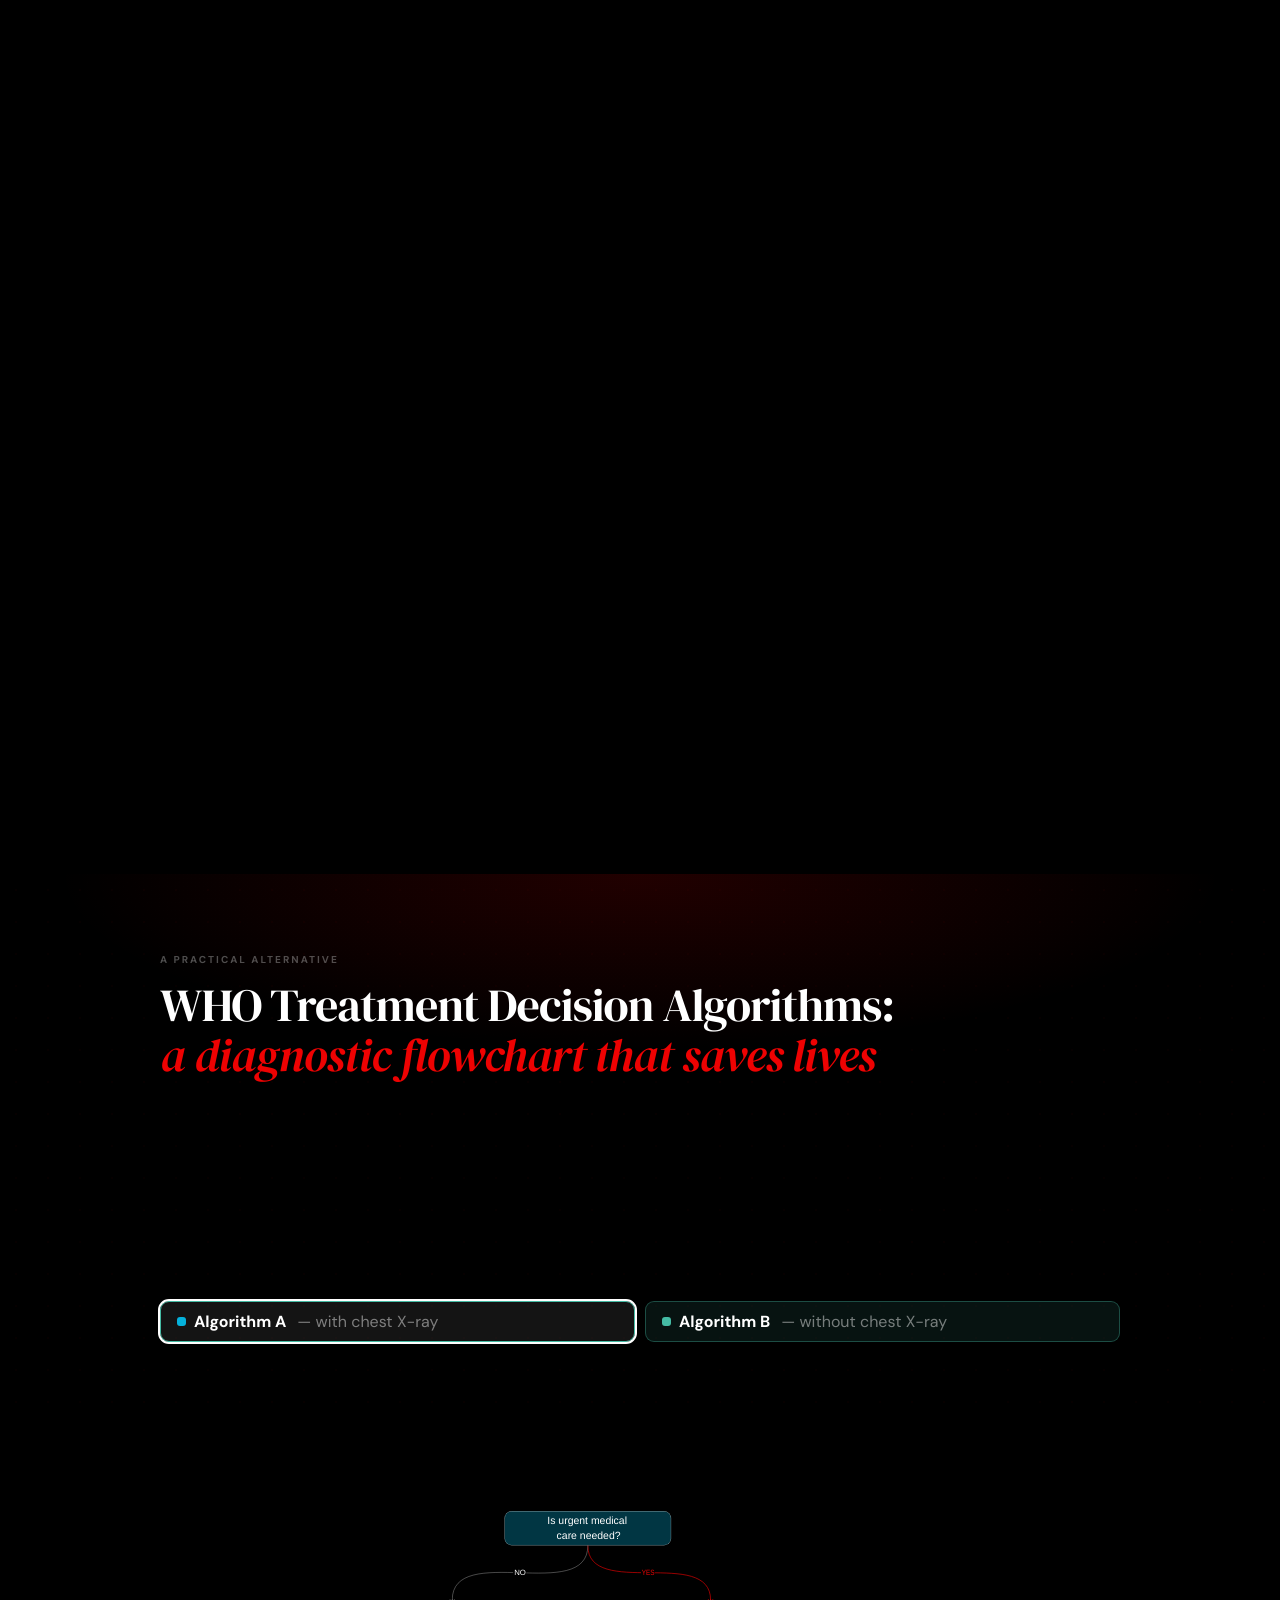
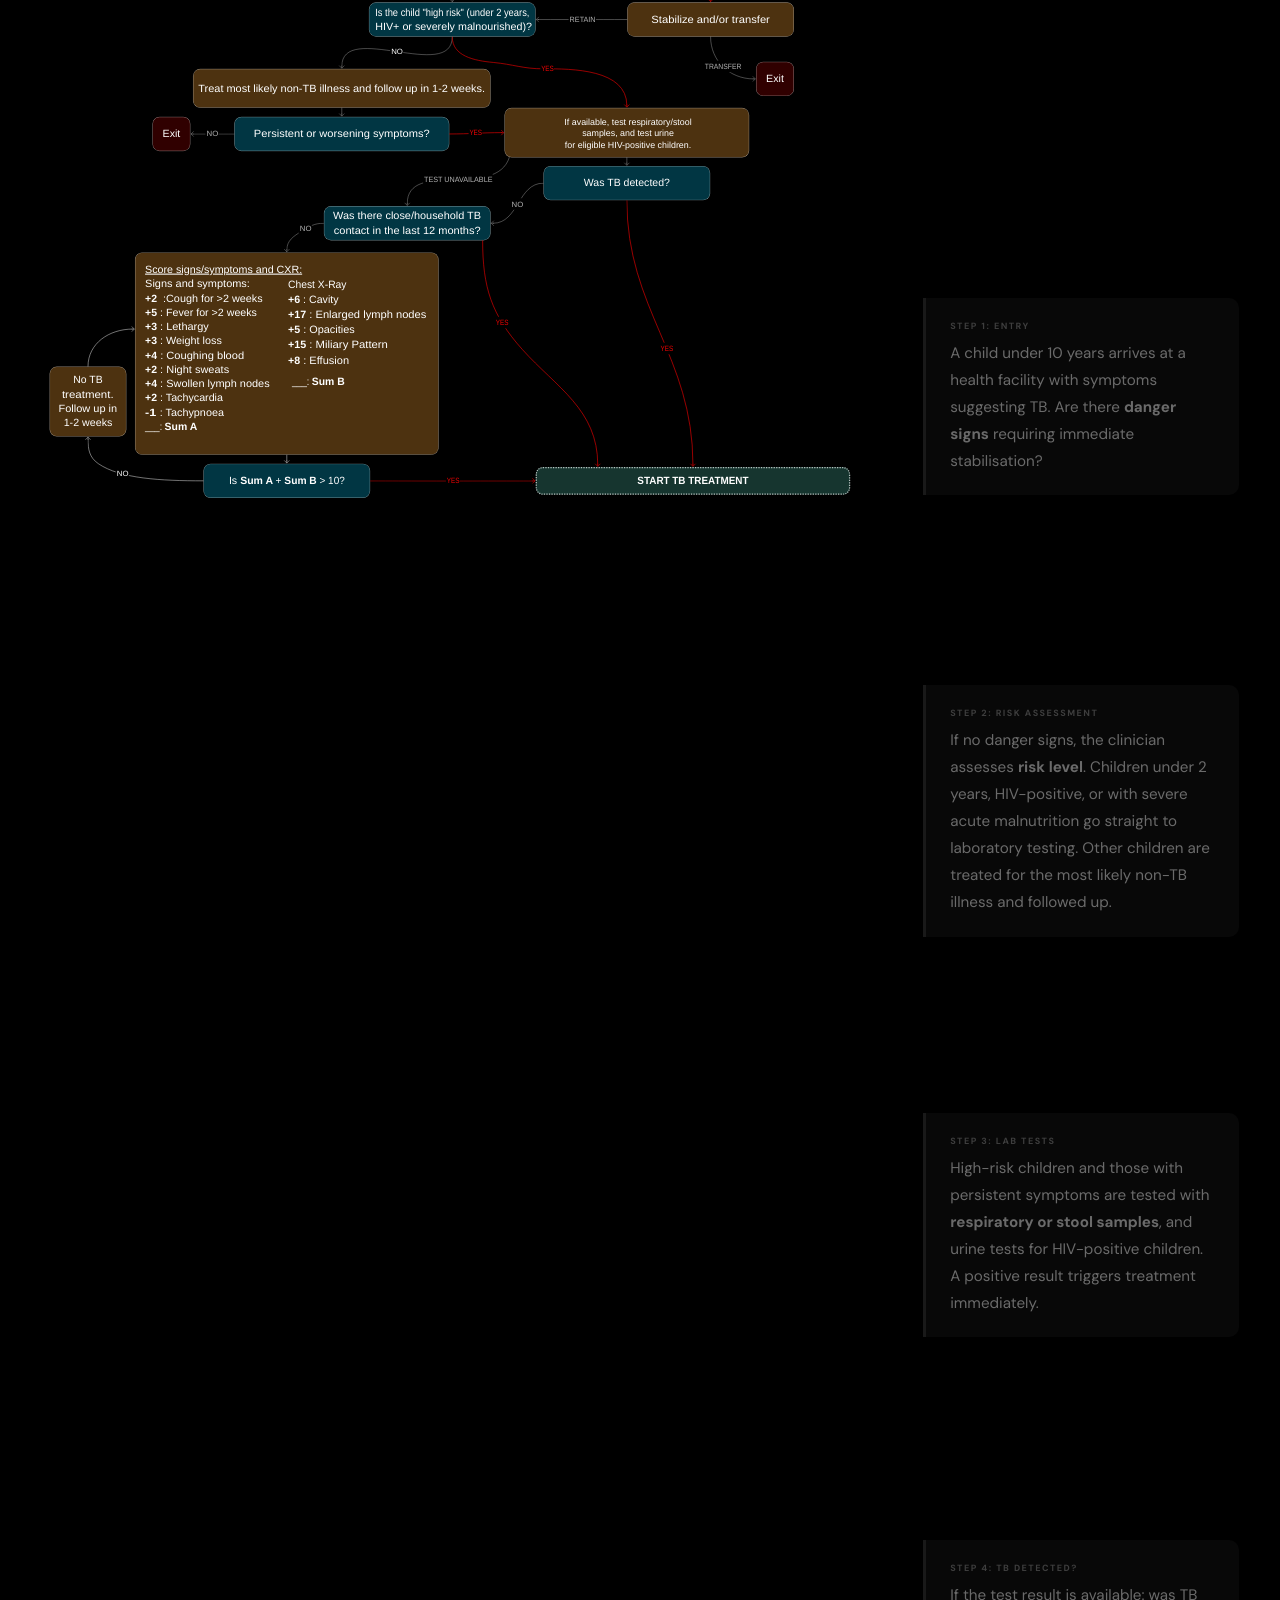
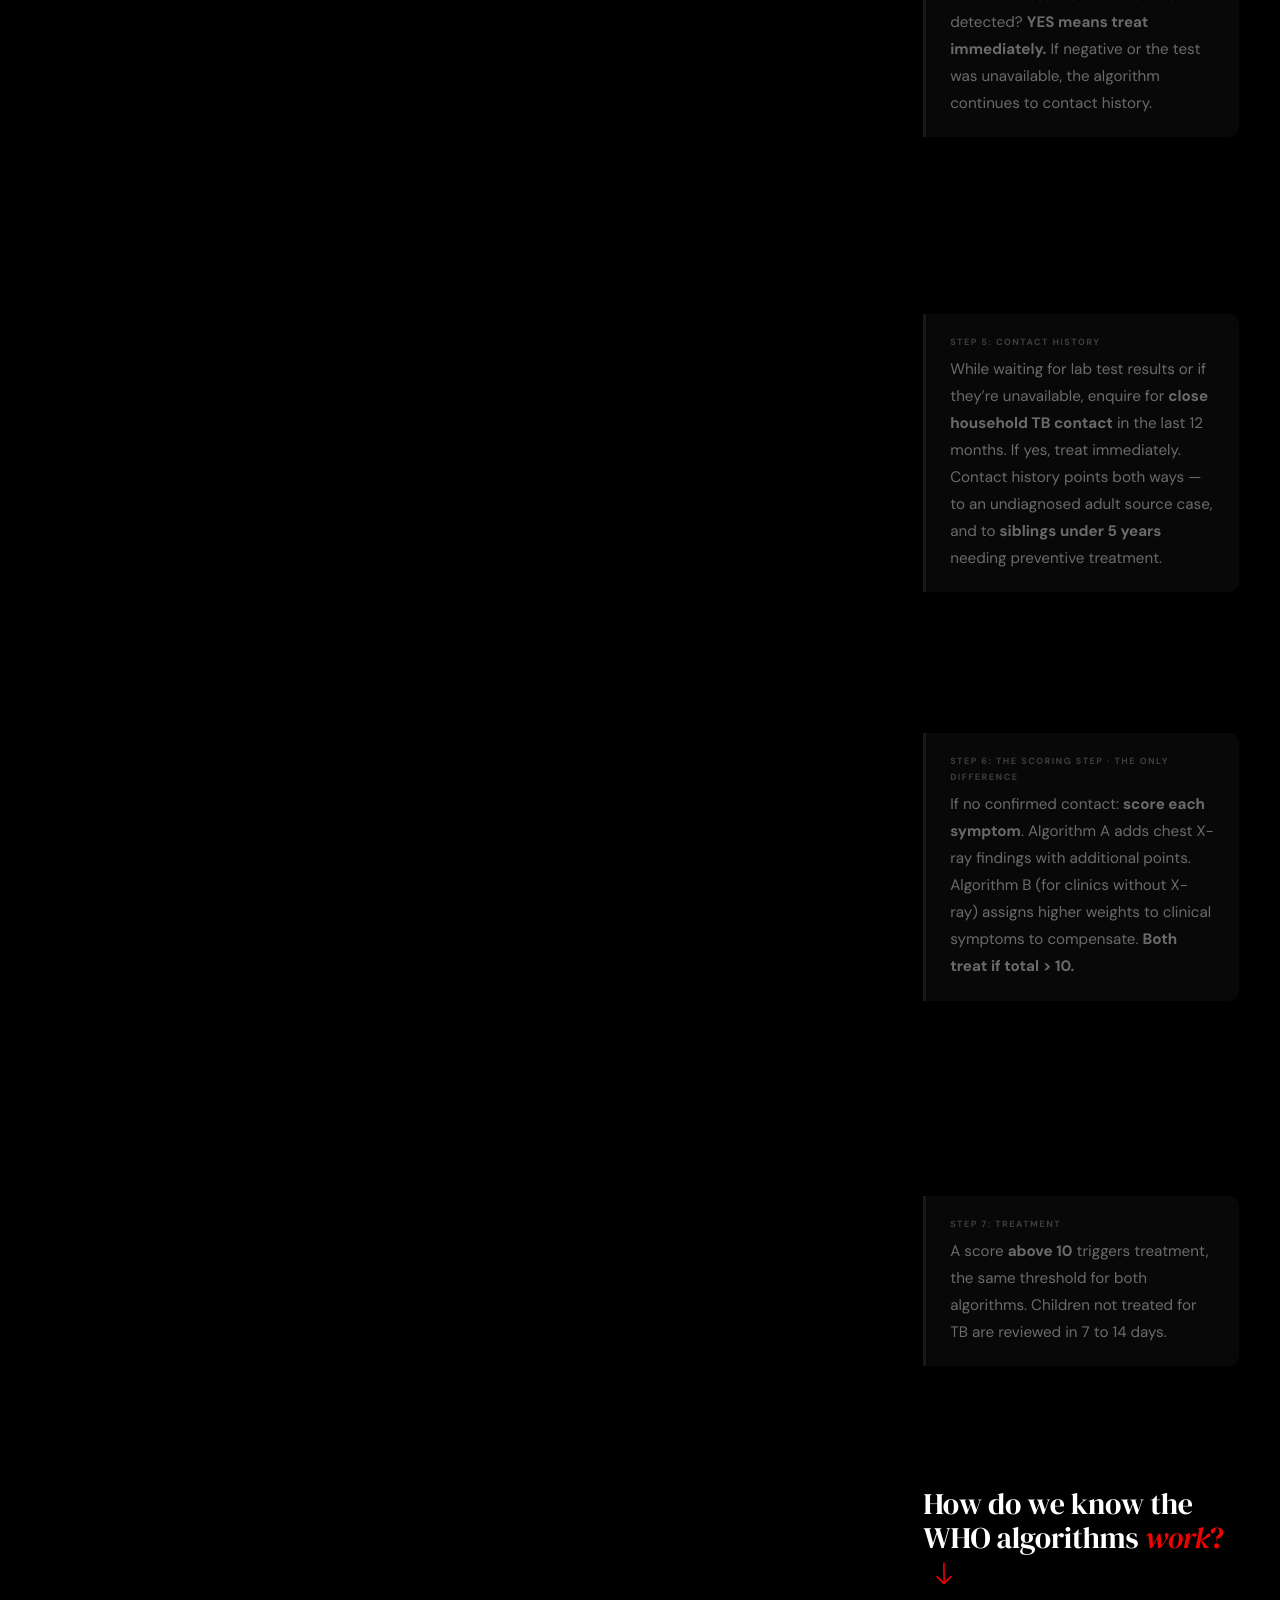
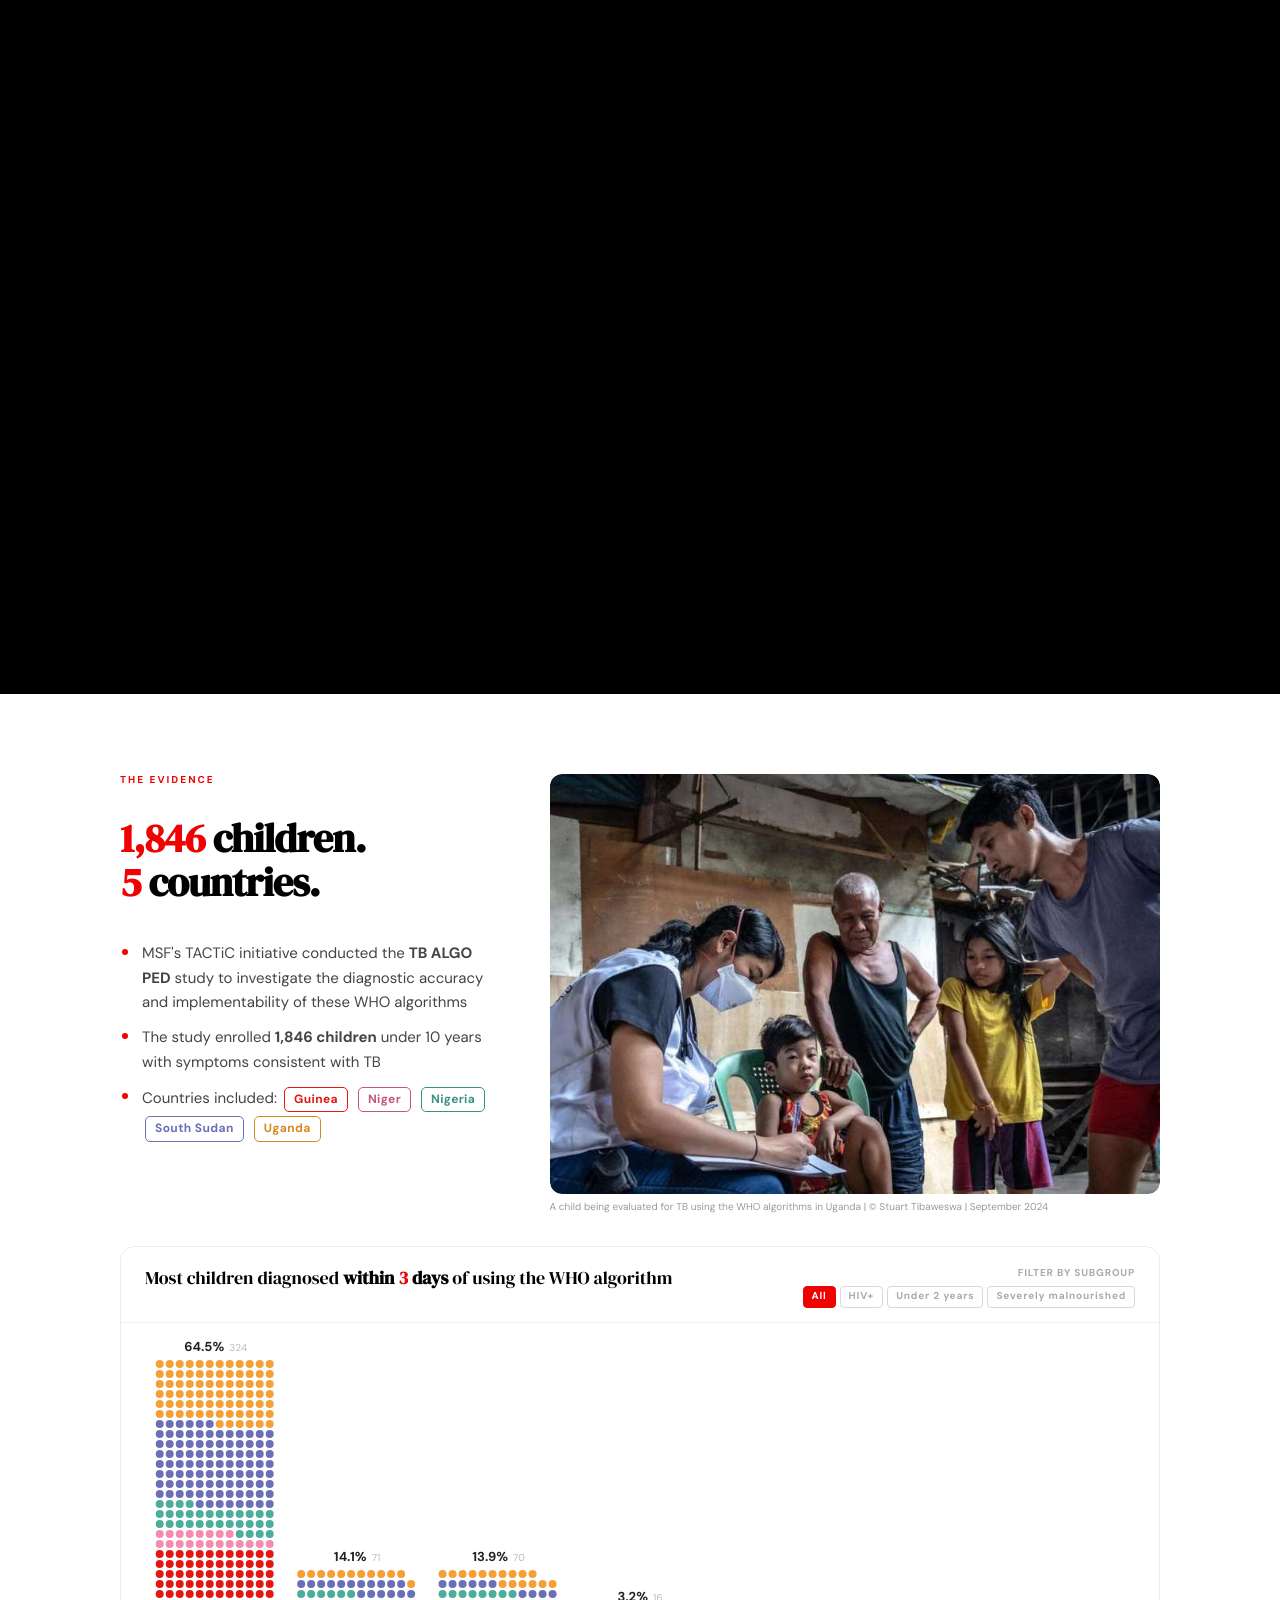
==== commit 0c19f59f: "Content edits across hero, problem, evidence, quotes, FAQ and Act Now Hero drops the "proven diagnos" ====
--- a/index.html
+++ b/index.html
@@ -4,7 +4,7 @@
 <meta charset="UTF-8">
 <meta name="viewport" content="width=device-width,initial-scale=1">
 <link href="https://fonts.googleapis.com/css2?family=DM+Serif+Display:ital@0;1&family=DM+Sans:opsz,wght@9..40,300;9..40,400;9..40,500;9..40,700&display=swap" rel="stylesheet">
-<link rel="stylesheet" href="styles.css?v=66">
+<link rel="stylesheet" href="styles.css?v=70">
 
 <link href="https://fonts.googleapis.com/css2?family=Gaegu:wght@700&display=swap" rel="stylesheet">
 </head>
@@ -14,7 +14,7 @@
 <div class="bar"><span class="bd"></span><span class="bt">Children lost to TB since you opened this page:</span><span class="bn" id="c1">0</span><span class="bq">&mdash; almost none diagnosed</span><span class="bsrc"><span class="brate">1 every 3 min · </span>WHO 2024</span></div>
 
 <!-- HERO -->
-<section class="hero"><div class="hp" id="hp"></div><div class="hg"></div><p class="hero-caption-tr" style="font-size:10px!important;font-family:'DM Sans',sans-serif;font-weight:400;font-style:normal;">Clark, 5, gets a chest X-ray in a mobile X-ray truck in Tondo, Manila, the Philippines. © Ezra Acayan/MSF.</p><div class="hc"><div class="ey">MSF TACTiC Initiative · TB Diagnosis in Children</div><h1>A child dies of TB<br><em>every 3 minutes.</em></h1><p>Almost none of them are diagnosed.<br>A proven diagnostic solution exists, but it's not being used.</p>
+<section class="hero"><div class="hp" id="hp"></div><div class="hg"></div><p class="hero-caption-tr" style="font-size:10px!important;font-family:'DM Sans',sans-serif;font-weight:400;font-style:normal;">Clark, 5, gets a chest X-ray in a mobile X-ray truck in Tondo, Manila, the Philippines. © Ezra Acayan/MSF.</p><div class="hc"><div class="ey">MSF TACTiC Initiative · TB Diagnosis in Children</div><h1>A child dies of TB<br><em>every 3 minutes.</em></h1><p>Almost none of them are diagnosed.</p>
 <div class="hero-chain" id="hero-chain" aria-label="More diagnosis, more treatment, more lives saved">
   <span class="hero-chain__item" id="hc1">MORE DIAGNOSIS</span>
   <span class="hero-chain__arrow" id="ha1">
@@ -55,10 +55,23 @@
 
       <div class="prob-card">
         <div class="prob-card__img-placeholder" style="background:#000;border:none;padding:0;overflow:hidden;">
+          <img src="[data-uri]" alt="A mother holding her child during an MSF medical consultation" style="width:100%;height:100%;object-fit:cover;display:block;">
+          <p class="prob-card__credit">© Lynzy Billing/MSF</p>
+        </div>
+        <div class="prob-card__num">1</div>
+        <div class="prob-card__title">Non-specific symptoms</div>
+        <ul class="prob-card__list">
+          <li>Fever, fatigue, weight loss — TB symptoms in children <strong>overlap with dozens of common illnesses</strong></li>
+          
+        </ul>
+      </div>
+
+<div class="prob-card">
+        <div class="prob-card__img-placeholder" style="background:#000;border:none;padding:0;overflow:hidden;">
           <img src="[data-uri]" alt="MSF lab assistant examining samples under a microscope at a TB hospital" style="width:100%;height:100%;object-fit:cover;display:block;">
           <p class="prob-card__credit">© Mohamed Ali Adan/MSF</p>
         </div>
-        <div class="prob-card__num">1</div>
+        <div class="prob-card__num">2</div>
         <div class="prob-card__title">Lower bacterial loads</div>
         <ul class="prob-card__list">
           <li>Children have lower bacterial loads than adults</li>
@@ -67,34 +80,21 @@
         </ul>
       </div>
 
-      <div class="prob-card">
+<div class="prob-card">
         <div class="prob-card__img-placeholder" style="background:#000;border:none;padding:0;overflow:hidden;">
           <img src="[data-uri]" alt="A child receiving treatment at an MSF paediatric TB programme" style="width:100%;height:100%;object-fit:cover;display:block;">
           <p class="prob-card__credit">© Jasňa Riegerová/MSF</p>
         </div>
-        <div class="prob-card__num">2</div>
+        <div class="prob-card__num">3</div>
         <div class="prob-card__title">Can't produce sputum</div>
         <ul class="prob-card__list">
           <li>Most diagnostics rely on sputum samples</li>
           <li>Most children under 5 years <strong>can't cough up sputum on demand</strong></li>
-          <li>Primary specimen collection method unfeasible for children</li>
+          
         </ul>
       </div>
 
-      <div class="prob-card">
-        <div class="prob-card__img-placeholder" style="background:#000;border:none;padding:0;overflow:hidden;">
-          <img src="[data-uri]" alt="A mother holding her child during an MSF medical consultation" style="width:100%;height:100%;object-fit:cover;display:block;">
-          <p class="prob-card__credit">© Lynzy Billing/MSF</p>
-        </div>
-        <div class="prob-card__num">3</div>
-        <div class="prob-card__title">Non-specific symptoms</div>
-        <ul class="prob-card__list">
-          <li>Fever, fatigue, weight loss — TB symptoms in children <strong>overlap with dozens of common illnesses</strong></li>
-          <li>This causes under-diagnosis and dangerous delays</li>
-        </ul>
-      </div>
-
-      <div class="prob-card">
+<div class="prob-card">
         <div class="prob-card__img-placeholder" style="background:#000;border:none;padding:0;overflow:hidden;">
           <img src="[data-uri]" alt="An MSF doctor examining a child at a TB case-finding site" style="width:100%;height:100%;object-fit:cover;display:block;">
           <p class="prob-card__credit">© Ezra Acayan/MSF</p>
@@ -140,7 +140,7 @@
 <section class="ctx">
   <div class="ctx-glow"></div><div class="ctx-dots"></div>
   <div class="ctx-inner">
-    <div class="tag">A Proven Solution</div>
+    <div class="tag">A Practical Alternative</div>
     <h2 class="ctx-h">WHO Treatment Decision Algorithms:<br><em>a diagnostic flowchart that saves lives</em></h2>
     <div class="ctx-facts">
       <div class="ctx-fact">
@@ -161,7 +161,7 @@
       </div>
       <div class="ctx-fact">
         <svg class="ctx-fact__icon" width="18" height="18" viewBox="0 0 24 24" fill="none" stroke="#6f73d2" stroke-width="1.5" stroke-linecap="round" stroke-linejoin="round"><rect x="9" y="9" width="13" height="13" rx="2"/><path d="M5 15H4a2 2 0 01-2-2V4a2 2 0 012-2h9a2 2 0 012 2v1"/></svg>
-        <span><strong>Two versions:</strong> <strong style="color:#05b2dc">A</strong> for clinics with chest X-ray, <strong style="color:#44bba4">B</strong> for those without — identical logic, different scoring weights</span>
+        <span><strong>Two versions:</strong> <strong style="color:#05b2dc">A</strong> for clinics with chest X-ray, <strong style="color:#44bba4">B</strong> for those without X-ray and/or radiological interpretation</span>
       </div>
       <div class="ctx-fact">
         <svg class="ctx-fact__icon" width="18" height="18" viewBox="0 0 24 24" fill="none" stroke="#44bba4" stroke-width="1.5" stroke-linecap="round" stroke-linejoin="round"><ellipse cx="12" cy="5" rx="9" ry="3"/><path d="M21 12c0 1.66-4 3-9 3s-9-1.34-9-3M3 5v14c0 1.66 4 3 9 3s9-1.34 9-3V5"/></svg>
@@ -257,7 +257,7 @@
     <!-- Left: tag + heading + body -->
     <div class="ev-intro-text">
       <div class="tr">The Evidence</div>
-      <h2>1,846 children.<br>5 countries.<br><span style="color:#ee0202">1</span> result.</h2>
+      <h2><span style="color:#ee0202">1,846</span> children.<br><span style="color:#ee0202">5</span> countries.</h2>
       <div class="ev-bullets">
         <div class="ev-bullet">MSF's TACTiC initiative conducted the <strong>TB ALGO PED</strong> study to investigate the diagnostic accuracy and implementability of these WHO algorithms</div>
         <div class="ev-bullet">The study enrolled <strong>1,846 children</strong> under 10 years with symptoms consistent with TB</div>
@@ -268,7 +268,6 @@
           <span class="ctry-lbl" style="color:#6B6FB6;border-color:#6B6FB6">South Sudan</span>
           <span class="ctry-lbl" style="color:#d4891e;border-color:#d4891e">Uganda</span>
         </div>
-        <div class="ev-bullet">WHO algorithms nearly doubled the number of children initiated on lifesaving care.</div>
       </div>
     </div>
     <!-- Right: full photo -->
@@ -285,7 +284,7 @@
     <div class="vh picto-vh">
       <div>
         <div class="vt">Most children diagnosed <strong>within <span class="tick-wrap"><span class="tick" id="picto-tick"><span class="tick-n">0</span><span class="tick-n">1</span><span class="tick-n">2</span><span class="tick-n tick-red">3</span></span></span> days</strong> of using the WHO algorithm</div>
-        <div class="vd">Of the children who got diagnosed, consistent across all countries and all high-risk subgroups.</div>
+        <div class="vd"></div>
       </div>
       <div class="picto-filter" id="picto-filter">
         <span class="picto-filter-lbl">Filter by subgroup</span>
@@ -309,7 +308,7 @@
     <div class="vh picto-vh">
       <div>
         <div class="vt">Diagnosis was mostly triggered by the <span id="sb-wrap" class="sb-wrap"><span class="sb"><span class="sb-l">s</span><span class="sb-p">+</span></span><span class="sb"><span class="sb-l">c</span><span class="sb-p">+</span></span><span class="sb"><span class="sb-l">o</span><span class="sb-p">+</span></span><span class="sb"><span class="sb-l">r</span><span class="sb-p">+</span></span><span class="sb"><span class="sb-l">i</span><span class="sb-p">+</span></span><span class="sb"><span class="sb-l">n</span><span class="sb-p">+</span></span><span class="sb"><span class="sb-l">g</span><span class="sb-p">+</span></span> <span class="sb"><span class="sb-l">b</span><span class="sb-p">+</span></span><span class="sb"><span class="sb-l">o</span><span class="sb-p">+</span></span><span class="sb"><span class="sb-l">x</span><span class="sb-p">+</span></span></span> in the WHO algorithms</div>
-        <div class="vd">Of 496 children diagnosed using the WHO algorithm across 5 countries. Hover a flow to explore.</div>
+        <div class="vd">Hover a flow to explore.</div>
       </div>
       <div class="picto-filter" id="sankey-filter">
         <span class="picto-filter-lbl">Filter by subgroup</span>
@@ -461,7 +460,7 @@
             <div class="feas-qcard__img"><img data-fbimg="barry" src="" alt="Dr Ibrahima Barry"></div>
             <div class="feas-qcard__byline-text">
               <div class="feas-qcard__attr">Dr Ibrahima Barry</div>
-              <div class="feas-qcard__role">Local Principal Investigator, Algo TB Ped study, Guinea 🇬🇳</div>
+              <div class="feas-qcard__role">Local Principal Investigator, TB ALGO PED study, Guinea 🇬🇳</div>
               <div class="feas-qcard__meta"><span class="feas-qcard__tag feas-qcard__tag--blue">Impact</span></div>
             </div>
           </div>
@@ -473,7 +472,7 @@
             <div class="feas-qcard__img"><img data-fbimg="cathy" src="" alt="Dr Cathy Hewson"></div>
             <div class="feas-qcard__byline-text">
               <div class="feas-qcard__attr">Dr Cathy Hewson</div>
-              <div class="feas-qcard__role">MSF Working Group Lead</div>
+              <div class="feas-qcard__role">MSF TB Advisor</div>
               <div class="feas-qcard__meta"><span class="feas-qcard__tag feas-qcard__tag--orange">Implementation Gap</span></div>
             </div>
           </div>
@@ -485,7 +484,7 @@
             <div class="feas-qcard__img"><img data-fbimg="farouk" src="" alt="Dr Moussa Mamane Oumarou Farouk"></div>
             <div class="feas-qcard__byline-text">
               <div class="feas-qcard__attr">Dr Moussa Mamane Oumarou Farouk</div>
-              <div class="feas-qcard__role">TB Focal Point, Niger 🇳🇪</div>
+              <div class="feas-qcard__role">MSF TB Focal Point, Niger 🇳🇪</div>
               <div class="feas-qcard__meta"><span class="feas-qcard__tag feas-qcard__tag--purple">Call to Action</span></div>
             </div>
           </div>
@@ -523,7 +522,7 @@
             <div class="feas-qcard__img"><img data-fbimg="farouk" src="" alt="Dr Moussa Mamane Oumarou Farouk"></div>
             <div class="feas-qcard__byline-text">
               <div class="feas-qcard__attr">Dr Moussa Mamane Oumarou Farouk</div>
-              <div class="feas-qcard__role">TB Focal Point, Niger 🇳🇪</div>
+              <div class="feas-qcard__role">MSF TB Focal Point, Niger 🇳🇪</div>
               <div class="feas-qcard__meta"><span class="feas-qcard__tag feas-qcard__tag--teal">Diagnostic Shift</span></div>
             </div>
           </div>
@@ -535,7 +534,7 @@
             <div class="feas-qcard__img"><svg viewBox="0 0 48 48" fill="none"><circle cx="24" cy="16" r="9" stroke="#bbb" stroke-width="1.5"/><path d="M6 44c0-9.941 8.059-18 18-18s18 8.059 18 18" stroke="#bbb" stroke-width="1.5" stroke-linecap="round"/></svg></div>
             <div class="feas-qcard__byline-text">
               <div class="feas-qcard__attr">Dr Chol</div>
-              <div class="feas-qcard__role">Clinician, South Sudan 🇸🇸</div>
+              <div class="feas-qcard__role">MSF Clinician, South Sudan 🇸🇸</div>
               <div class="feas-qcard__meta"><span class="feas-qcard__tag feas-qcard__tag--teal">Diagnostic Shift</span></div>
             </div>
           </div>
@@ -547,7 +546,7 @@
             <div class="feas-qcard__img"><svg viewBox="0 0 48 48" fill="none"><circle cx="24" cy="16" r="9" stroke="#bbb" stroke-width="1.5"/><path d="M6 44c0-9.941 8.059-18 18-18s18 8.059 18 18" stroke="#bbb" stroke-width="1.5" stroke-linecap="round"/></svg></div>
             <div class="feas-qcard__byline-text">
               <div class="feas-qcard__attr">Dr Angeline Dore</div>
-              <div class="feas-qcard__role">TACTiC Focal Point, Guinea 🇬🇳</div>
+              <div class="feas-qcard__role">MSF TACTiC Focal Point, Guinea 🇬🇳</div>
               <div class="feas-qcard__meta"><span class="feas-qcard__tag feas-qcard__tag--teal">Diagnostic Shift</span></div>
             </div>
           </div>
@@ -564,18 +563,6 @@
             </div>
           </div>
         </div>
-        <div class="feas-qcard" data-theme="1">
-          <span class="feas-qcard__openq">“</span>
-          <blockquote class="feas-qcard__quote">Before the WHO TB treatment decision algorithm, we used the Pakistan Paediatric Association scoring system… <span class="qh qh--teal">we often had doubts about whether we should start TB treatment.</span></blockquote>
-          <div class="feas-qcard__byline">
-            <div class="feas-qcard__img"><img data-fbimg="umar" src="" alt="Dr Saima Umar"></div>
-            <div class="feas-qcard__byline-text">
-              <div class="feas-qcard__attr">Dr Saima Umar</div>
-              <div class="feas-qcard__role">Head of Paediatrics, Gujranwala Teaching Hospital, Pakistan 🇵🇰</div>
-              <div class="feas-qcard__meta"><span class="feas-qcard__tag feas-qcard__tag--teal">Diagnostic Shift</span></div>
-            </div>
-          </div>
-        </div>
 
         <!-- Impact -->
         <div class="feas-qcard" data-theme="2">
@@ -585,7 +572,7 @@
             <div class="feas-qcard__img"><svg viewBox="0 0 48 48" fill="none"><circle cx="24" cy="16" r="9" stroke="#bbb" stroke-width="1.5"/><path d="M6 44c0-9.941 8.059-18 18-18s18 8.059 18 18" stroke="#bbb" stroke-width="1.5" stroke-linecap="round"/></svg></div>
             <div class="feas-qcard__byline-text">
               <div class="feas-qcard__attr">Dr Lazro Fidelle Nyikayo</div>
-              <div class="feas-qcard__role">Study Coordinator, South Sudan 🇸🇸</div>
+              <div class="feas-qcard__role">MSF TB ALGO PED Study Coordinator, South Sudan 🇸🇸</div>
               <div class="feas-qcard__meta"><span class="feas-qcard__tag feas-qcard__tag--blue">Impact</span></div>
             </div>
           </div>
@@ -597,7 +584,7 @@
             <div class="feas-qcard__img"><img data-fbimg="helena" src="" alt="Dr Helena Huerga"></div>
             <div class="feas-qcard__byline-text">
               <div class="feas-qcard__attr">Dr Helena Huerga</div>
-              <div class="feas-qcard__role">Principal Investigator, TACTiC study, MSF</div>
+              <div class="feas-qcard__role">Principal Investigator, TB ALGO PED study, MSF</div>
               <div class="feas-qcard__meta"><span class="feas-qcard__tag feas-qcard__tag--blue">Impact</span></div>
             </div>
           </div>
@@ -611,7 +598,7 @@
             <div class="feas-qcard__img"><img data-fbimg="abdullahi" src="" alt="Dr Mohammed Bashir Abdullahi"></div>
             <div class="feas-qcard__byline-text">
               <div class="feas-qcard__attr">Dr Mohammed Bashir Abdullahi</div>
-              <div class="feas-qcard__role">Medical Activity Manager, Nigeria 🇳🇬</div>
+              <div class="feas-qcard__role">MSF Medical Activity Manager, Nigeria 🇳🇬</div>
               <div class="feas-qcard__meta"><span class="feas-qcard__tag feas-qcard__tag--orange">Implementation Gap</span></div>
             </div>
           </div>
@@ -623,7 +610,7 @@
             <div class="feas-qcard__img"><img data-fbimg="helena" src="" alt="Dr Helena Huerga"></div>
             <div class="feas-qcard__byline-text">
               <div class="feas-qcard__attr">Dr Helena Huerga</div>
-              <div class="feas-qcard__role">Principal Investigator, TACTiC study, MSF</div>
+              <div class="feas-qcard__role">Principal Investigator, TB ALGO PED study, MSF</div>
               <div class="feas-qcard__meta"><span class="feas-qcard__tag feas-qcard__tag--orange">Implementation Gap</span></div>
             </div>
           </div>
@@ -670,29 +657,29 @@
               </div>
               <div class="faq-stat">
                 <span class="faq-stat__term" style="color:#ffa737">Specificity · 83.8%</span>
-                <p>Some children who <em>don't</em> have TB will still be flagged — a deliberate tradeoff. <strong>Missing a child in a disease this deadly costs more than over-treating.</strong></p>
+                <p>Some children who <em>don't</em> have TB will still start TB treatment — a deliberate tradeoff. <strong>With a disease this deadly, over-treating is less costly than missing a diagnosis.</strong></p>
               </div>
             </div>
           </details>
 
           <details class="faq__item">
-            <summary class="faq__q">Aren't lab tests more reliable than the WHO algorithms?</summary>
-            <p class="faq__a">Not in children. Current lab tests often fail to detect pediatric TB. WHO algorithms use clinical, radiographic, and contact-with-TB evidence to reflect how diagnosis actually happens in practice.</p>
+            <summary class="faq__q">Aren't lab tests more sensitive than the WHO algorithms?</summary>
+            <p class="faq__a">Not in young children. Current lab tests often fail to detect pediatric TB. WHO algorithms use clinical, radiographic, and contact-with-TB evidence.</p>
           </details>
 
           <details class="faq__item">
             <summary class="faq__q">Are health systems equipped to use WHO algorithms?</summary>
-            <p class="faq__a">Yes. WHO algorithms are designed for low-resource, primary care settings and reduce reliance on laboratory infrastructure.</p>
+            <p class="faq__a">Yes. WHO algorithms are designed for all settings and reduce reliance on laboratory infrastructure and X-ray.</p>
           </details>
 
           <details class="faq__item">
             <summary class="faq__q">Is there enough evidence to support WHO algorithms?</summary>
-            <p class="faq__a">Yes. Endorsed by the World Health Organization in 2022, WHO algorithms are backed by multi-country evidence showing strong diagnostic performance and real-world impact.</p>
+            <p class="faq__a">Yes. Endorsed by the World Health Organization in 2022, WHO algorithms are backed by multi-country evidence showing strong diagnostic performance.</p>
           </details>
 
           <details class="faq__item">
             <summary class="faq__q">How complex is implementation?</summary>
-            <p class="faq__a">No special devices or new equipment are needed. Rolling them out requires staff training, WHO algorithm integration into existing workflows and anticipating drug needs for treatment.<br><br>However, the main barrier is policy inertia and incentive structures that favor lab-confirmed cases over clinically diagnosed children.</p>
+            <p class="faq__a">No special devices or new equipment are needed. Rolling them out requires staff training, WHO algorithm integration into existing workflows and anticipating drug needs for treatment.<br><br></p>
           </details>
 
         </div>
@@ -705,12 +692,15 @@
 <section id="act-now" class="dark"><div class="gb"></div>
   <div class="sec-cta r"><div style="max-width:700px;margin:0 auto">
     <div class="td">Act Now</div>
-    <h2 class="wh">The WHO algorithms are ready.<br>We know they work.<br><em style="color:var(--red);font-style:italic">Children are waiting.</em></h2>
+    <h2 class="wh">The WHO algorithms save lives.<br><em style="color:var(--red);font-style:italic">Children are waiting.</em></h2>
     <div class="ctph"><img id="img-smile" src="" alt="Vaishnavi with MSF nurse"><p class="cap-dk" style="text-align:center;margin-top:6px">Vaishnavi, 7,  has DR-TB and interacts with MSF nurse Prachi in Mumbai, India. February 2022. © Prem Hessenkamp.</p></div>
-    <p class="bpd" style="max-width:480px;margin:0 auto">The WHO algorithms are validated in the field and can be integrated into National TB Programmes today.</p>
-    <div class="ctb"><a href="https://tbksp.who.int/en/node/2032" target="_blank" rel="noopener" class="bs3" style="display:inline-flex;align-items:center;text-decoration:none">View WHO Guidelines</a><a href="https://www.msf.org/tactic-tuberculosis-children" target="_blank" rel="noopener" class="bs3" style="display:inline-flex;align-items:center;text-decoration:none">Learn about TACTiC</a><a href="mailto:tic-tb.children@paris.msf.org" class="bp3" id="contact-btn" style="display:inline-flex;align-items:center;text-decoration:none">Contact us</a></div>
+    <p class="bpd" style="max-width:480px;margin:0 auto">The WHO algorithms have been validated and can be adapted to local contexts today.</p>
+    <div class="ctb"><a href="https://tbksp.who.int/en/node/2032" target="_blank" rel="noopener" class="bs3" style="display:inline-flex;align-items:center;text-decoration:none">View WHO Guidelines</a><a href="https://www.msf.org/tactic-tuberculosis-children" target="_blank" rel="noopener" class="bs3" style="display:inline-flex;align-items:center;text-decoration:none">Learn about TACTiC</a><a href="https://epicentre.msf.org/en/tb-algo-ped-diagnostic-performance-and-feasibility-two-new-treatment-decision-algorithms-pulmonary" target="_blank" rel="noopener" class="bs3" style="display:inline-flex;align-items:center;text-decoration:none">Learn about TB ALGO PED</a><a href="mailto:tic-tb.children@paris.msf.org" class="bp3" id="contact-btn" style="display:inline-flex;align-items:center;text-decoration:none">Contact us</a></div>
     <div class="ctcl">While you read this, approximately <span class="ctn" id="c3">0</span> more children died of TB — almost none diagnosed. A preventable, treatable disease with a proven diagnostic solution.</div>
   </div></div>
+</section>
+
+</div>
 </section>
 
 <footer style="background:#050505;border-top:1px solid rgba(255,255,255,.07);padding:28px 48px;display:flex;align-items:center;gap:36px;flex-wrap:wrap">
@@ -726,8 +716,8 @@
     <div class="foot-fund">
       <span class="foot-fund__lbl">Funded by</span>
       <div class="foot-fund__row">
+        <img src="logo_msf.svg" alt="Médecins Sans Frontières" class="foot-fund__logo foot-fund__logo--msf">
         <img src="logo_anrs.png" alt="ANRS — Maladies infectieuses émergentes" class="foot-fund__logo foot-fund__logo--anrs">
-        <img src="logo_msf.svg" alt="Médecins Sans Frontières" class="foot-fund__logo foot-fund__logo--msf">
       </div>
     </div>
   </div>
@@ -759,5 +749,5 @@
 <script src="https://unpkg.com/scrollama"></script>
 <script src="images.js?v=3"></script>
 <script src="scroll.js?v=16"></script>
-<script src="main.js?v=99"></script>
+<script src="main.js?v=103"></script>
 </html>
--- a/styles.css
+++ b/styles.css
@@ -1532,64 +1532,66 @@
 }
 .foot-fund__row{display:flex;align-items:center;gap:16px}
 .foot-fund__logo{width:auto;display:block;opacity:.9}
-.foot-fund__logo--anrs{height:34px}
-.foot-fund__logo--msf{height:42px}
+.foot-fund__logo--anrs{height:30px}
+.foot-fund__logo--msf{height:52px}
 @media(max-width:700px){
   .foot-fund{align-items:flex-start;margin-top:14px}
   .foot-fund__row{gap:13px}
-  .foot-fund__logo--anrs{height:29px}
-  .foot-fund__logo--msf{height:36px}
-}
+  .foot-fund__logo--anrs{height:26px}
+  .foot-fund__logo--msf{height:44px}
+}
+
+/* The hidden attribute works through a very low-specificity UA rule
+   ([hidden]{display:none}), so any display declaration below beats it and
+   leaves the element laid out and swallowing clicks across the whole
+   viewport. Both overlays need this. Do not drop it. */
+.pdf-prompt[hidden],
+.lang-pick[hidden]{display:none}
 
 /* ── Phone prompt: offline PDF ────────────────────────────────────────
    A bottom sheet rather than a centre modal: it never covers the thing
-   the reader is looking at, and it is trivially dismissible. Shown once
-   per device; the dismissal is remembered in localStorage. */
-/* The hidden attribute works through a very low-specificity UA rule
-   ([hidden]{display:none}), so any display declaration here beats it and
-   leaves the element laid out and swallowing clicks. Both overlays need
-   this. */
-.pdf-prompt[hidden],
-.lang-pick[hidden]{display:none}
-
+   the reader is looking at. Stacked rather than side-by-side — at this
+   size a row squeezed the message into a ~150px column that wrapped to
+   three lines next to the button. Shown once per device; the dismissal
+   is remembered in localStorage. */
 .pdf-prompt{
   position:fixed;z-index:300;
   left:10px;right:10px;bottom:10px;
   bottom:calc(10px + env(safe-area-inset-bottom));
-  display:flex;align-items:center;gap:11px;
-  padding:13px 14px;
+  display:flex;flex-direction:column;align-items:stretch;gap:12px;
+  padding:17px 17px 16px;
   background:#141414;
   border:1px solid rgba(255,255,255,.14);
-  border-radius:14px;
-  box-shadow:0 12px 44px rgba(0,0,0,.65);
+  border-radius:16px;
+  box-shadow:0 14px 48px rgba(0,0,0,.7);
   font-family:var(--font-body);
   transform:translateY(160%);
   transition:transform .4s cubic-bezier(.22,1,.36,1);
 }
 .pdf-prompt.on{transform:translateY(0)}
-.pdf-prompt__txt{display:flex;flex-direction:column;gap:2px;min-width:0;flex:1}
-.pdf-prompt__txt strong{font-size:13px;font-weight:700;color:#fff;letter-spacing:.1px}
-.pdf-prompt__txt span{font-size:11.5px;line-height:1.35;color:rgba(255,255,255,.5)}
+.pdf-prompt__txt{display:flex;flex-direction:column;gap:3px;padding-right:30px}
+.pdf-prompt__txt strong{font-size:16px;font-weight:700;color:#fff;letter-spacing:.1px}
+.pdf-prompt__txt span{font-size:13px;line-height:1.4;color:rgba(255,255,255,.58)}
 .pdf-prompt__btn{
-  flex-shrink:0;
+  display:block;text-align:center;
   background:var(--red);color:#fff;text-decoration:none;
-  font-size:12.5px;font-weight:600;
-  padding:10px 15px;border-radius:100px;
-  box-shadow:0 4px 18px rgba(238,2,2,.45);
-  white-space:nowrap;
+  font-size:14.5px;font-weight:600;
+  padding:14px 18px;border-radius:100px;
+  box-shadow:0 4px 20px rgba(238,2,2,.45);
 }
 .pdf-prompt__x{
-  flex-shrink:0;
-  width:30px;height:30px;padding:0;margin-right:-3px;
+  position:absolute;top:9px;right:9px;
+  width:36px;height:36px;padding:0;
   background:none;border:none;cursor:pointer;
-  color:rgba(255,255,255,.4);font-size:21px;line-height:1;
-  font-family:var(--font-body);
+  color:rgba(255,255,255,.45);font-size:24px;line-height:1;
+  font-family:var(--font-body);border-radius:10px;
 }
 /* the scroll hint sits bottom-right and would collide with the sheet */
 body.has-pdf-prompt #sh{display:none !important}
 @media(max-width:360px){
-  .pdf-prompt__txt span{display:none}
-  .pdf-prompt__btn{padding:9px 13px;font-size:12px}
+  .pdf-prompt{padding:15px 15px 14px;gap:10px}
+  .pdf-prompt__txt strong{font-size:15px}
+  .pdf-prompt__btn{padding:13px 16px;font-size:14px}
 }
 
 /* ── PDF language chooser ─────────────────────────────────────────────
